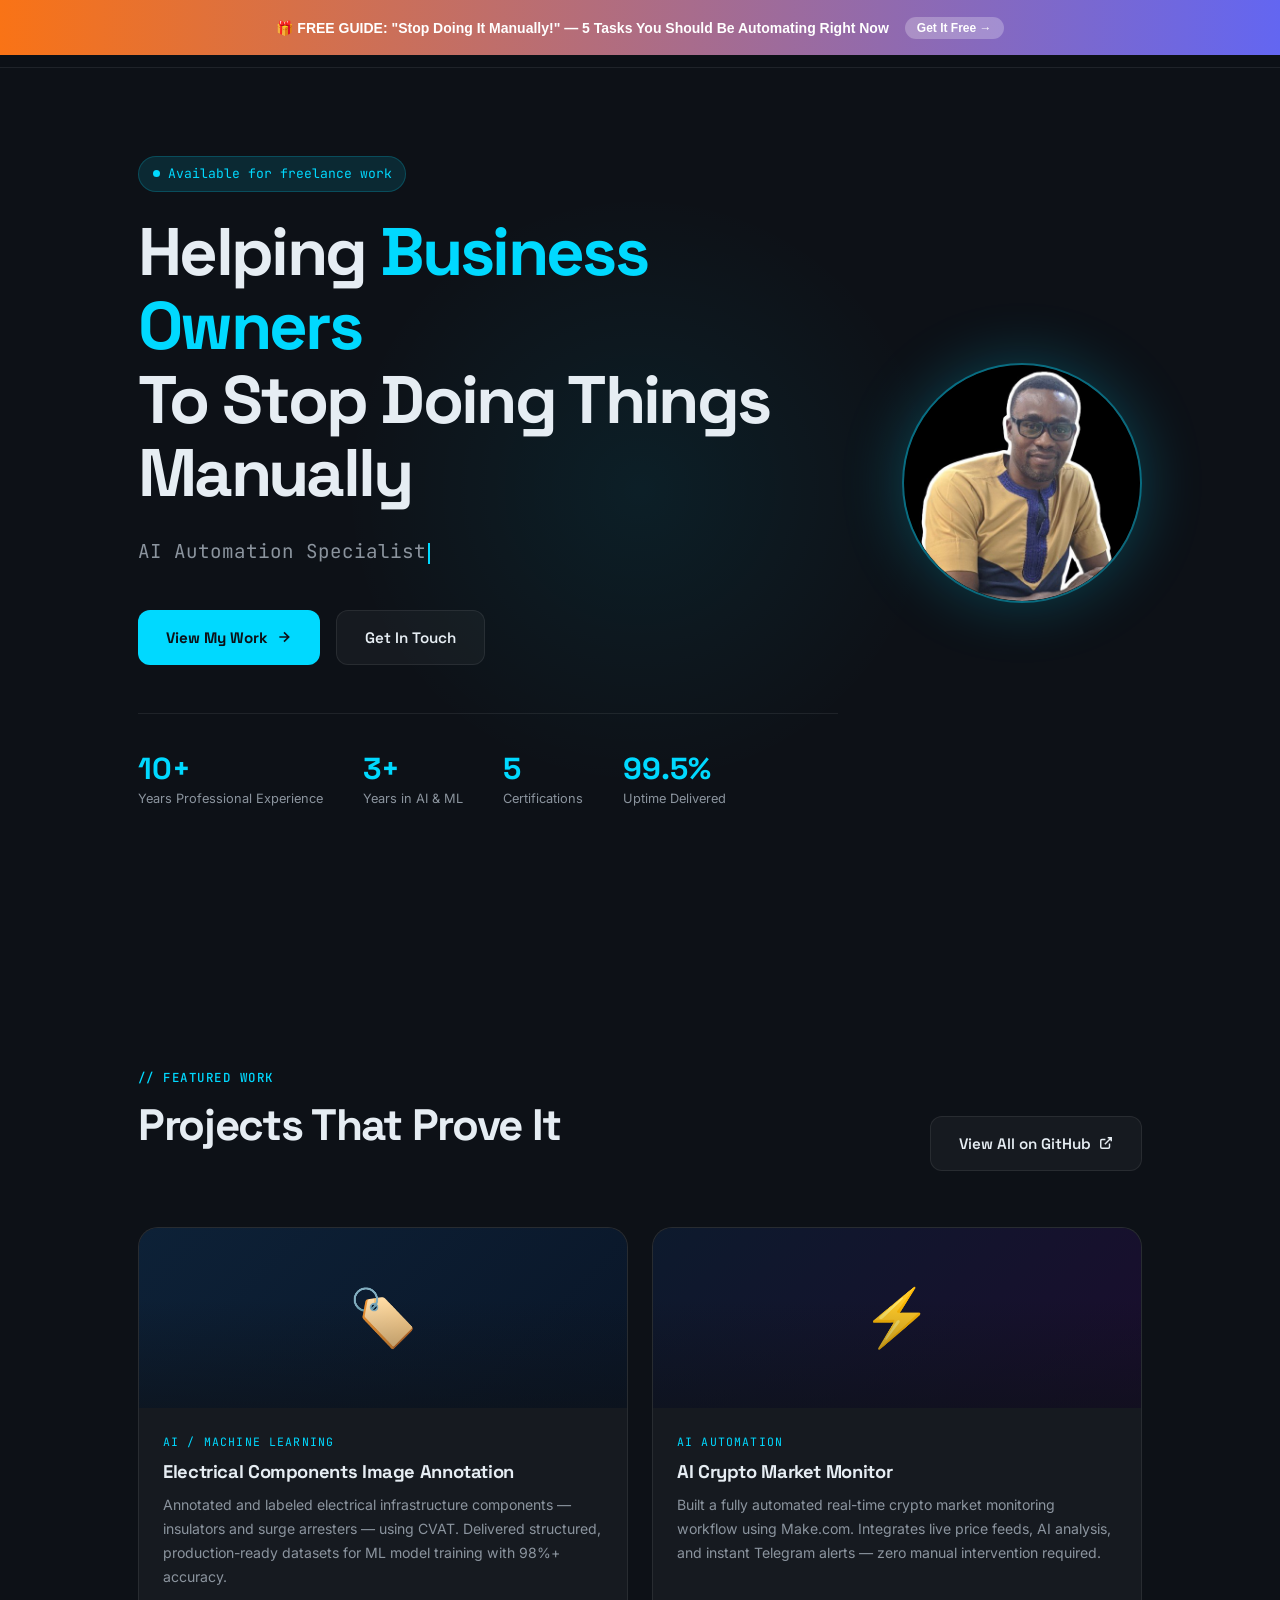
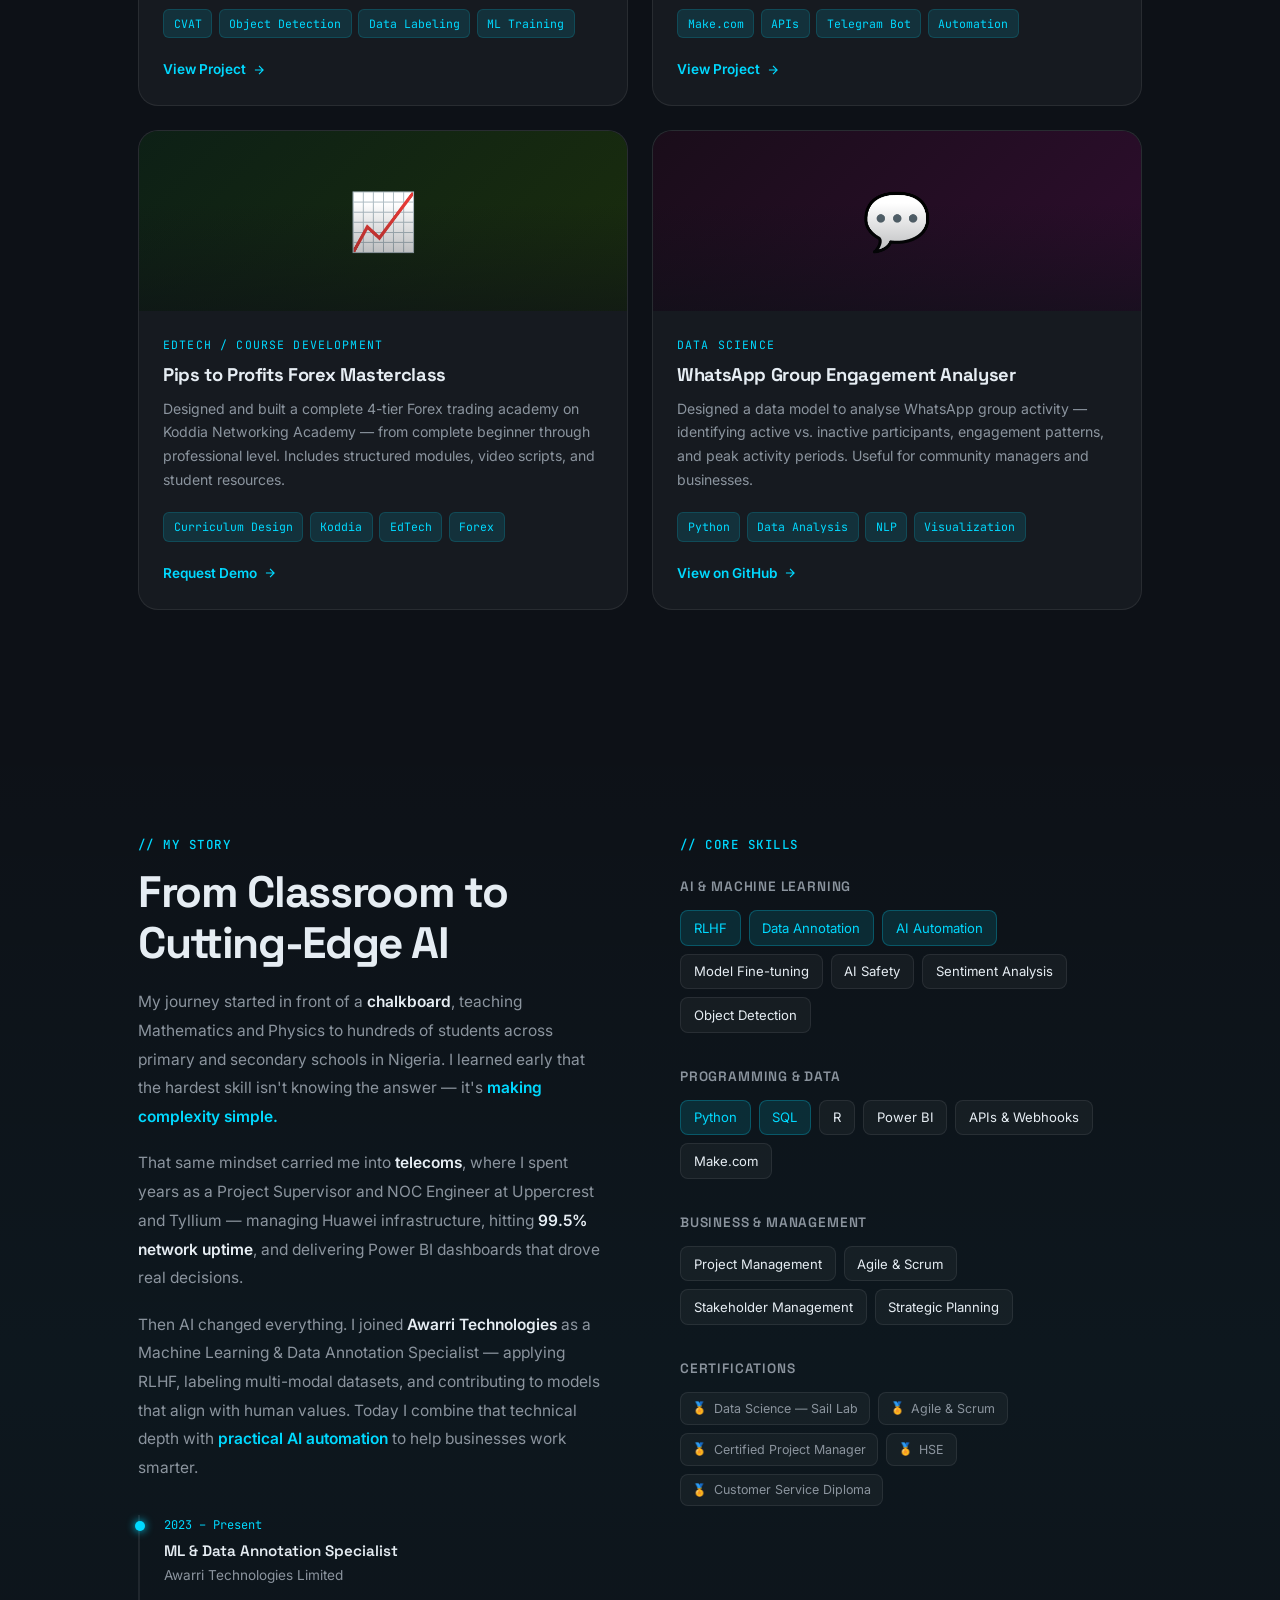
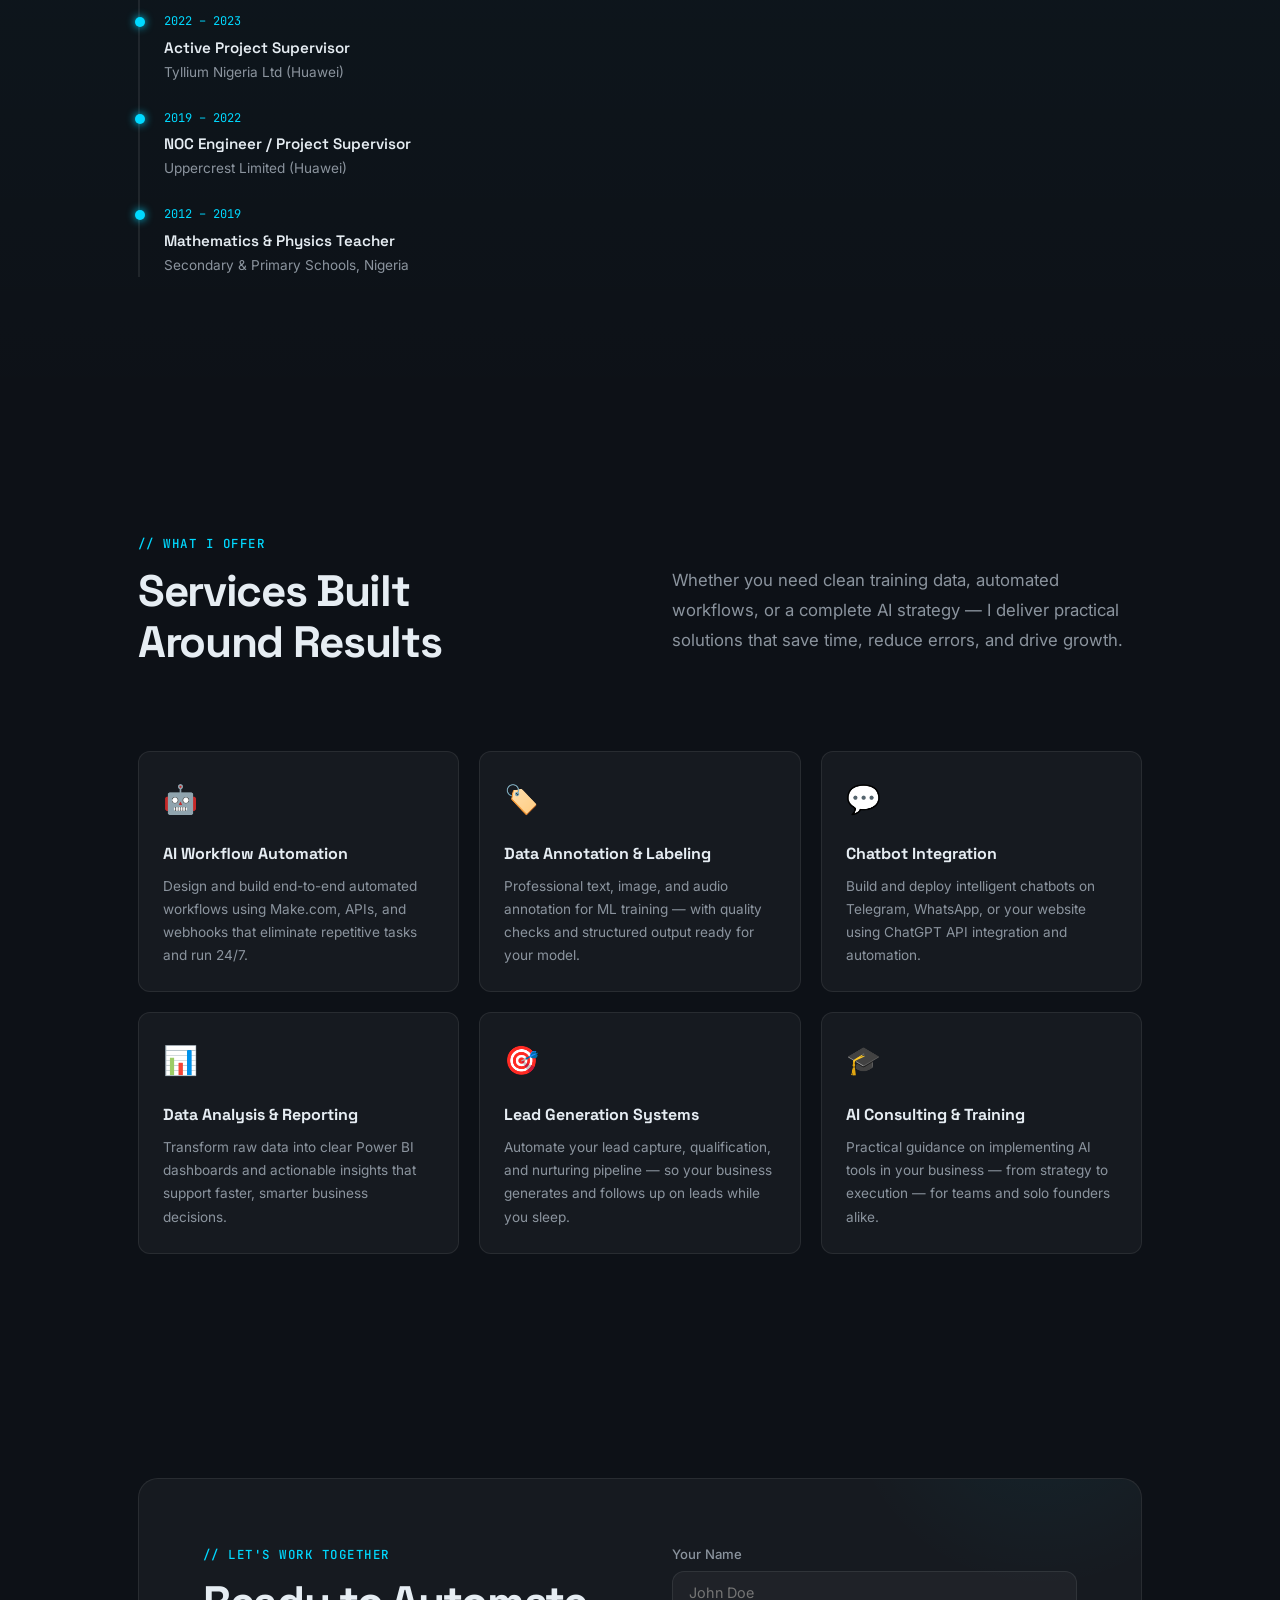
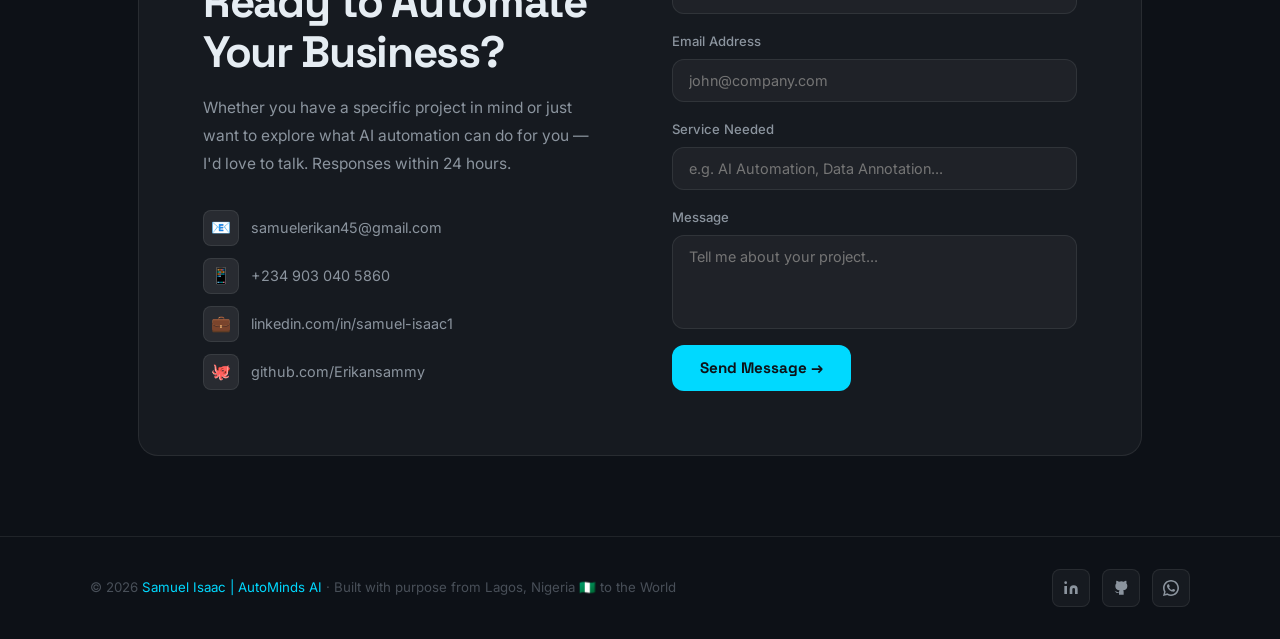
==== index.html @ 9fdaac25 "Add files via upload" ====
<!DOCTYPE html>
<html lang="en" data-theme="dark">
<head>
  <meta charset="UTF-8" />
  <meta name="viewport" content="width=device-width, initial-scale=1.0" />
  <meta name="description" content="AutoMinds AI — Samuel Isaac helps Nigerian small businesses automate their operations using AI. Stop doing things manually. Save time, capture leads, and grow." />
  <meta name="keywords" content="AI Automation, Data Scientist, Machine Learning, RLHF, Make.com, Workflow Automation, Nigeria, Samuel Isaac" />
  <meta property="og:title" content="Samuel Isaac | AutoMinds AI — AI Automation Specialist" />
  <meta property="og:description" content="helps Nigerian small businesses automate their operations using AI. Stop doing things manually. Save time, capture leads, and grow." />
  <title>Samuel Isaac | AutoMinds AI — AI Automation Specialist</title>
  <link rel="preconnect" href="https://fonts.googleapis.com" />
  <link rel="preconnect" href="https://fonts.gstatic.com" crossorigin />
  <link href="https://fonts.googleapis.com/css2?family=Space+Grotesk:wght@300;400;500;600;700&family=Inter:wght@300;400;500;600&family=JetBrains+Mono:wght@400;500&display=swap" rel="stylesheet" />
  <style>
    /* ── TOKENS ──────────────────────────────────────────── */
    :root {
      --bg:          #0D1117;
      --bg-card:     rgba(255,255,255,0.04);
      --bg-card-h:   rgba(255,255,255,0.08);
      --border:      rgba(255,255,255,0.08);
      --border-h:    rgba(0,217,255,0.4);
      --cyan:        #00D9FF;
      --cyan-dim:    rgba(0,217,255,0.12);
      --cyan-glow:   rgba(0,217,255,0.25);
      --text:        #E6EDF3;
      --text-muted:  #8B949E;
      --text-faint:  #484F58;
      --white:       #ffffff;
      --radius:      12px;
      --radius-lg:   20px;
      --nav-h:       68px;
      --transition:  0.25s cubic-bezier(0.4,0,0.2,1);
    }
    [data-theme="light"] {
      --bg:          #F6F8FA;
      --bg-card:     rgba(0,0,0,0.03);
      --bg-card-h:   rgba(0,0,0,0.06);
      --border:      rgba(0,0,0,0.08);
      --border-h:    rgba(0,150,180,0.5);
      --cyan:        #0088AA;
      --cyan-dim:    rgba(0,136,170,0.10);
      --cyan-glow:   rgba(0,136,170,0.20);
      --text:        #1C2128;
      --text-muted:  #57606A;
      --text-faint:  #B0BAC4;
      --white:       #ffffff;
    }

    /* ── RESET ───────────────────────────────────────────── */
    *, *::before, *::after { box-sizing: border-box; margin: 0; padding: 0; }
    html { scroll-behavior: smooth; }
    body {
      font-family: 'Inter', sans-serif;
      background: var(--bg);
      color: var(--text);
      line-height: 1.7;
      overflow-x: hidden;
      transition: background var(--transition), color var(--transition);
    }
    a { color: inherit; text-decoration: none; }
    img { display: block; max-width: 100%; }
    ul { list-style: none; }
    button { cursor: pointer; font-family: inherit; border: none; background: none; }

    /* ── ANIMATIONS ──────────────────────────────────────── */
    @keyframes fadeUp {
      from { opacity: 0; transform: translateY(28px); }
      to   { opacity: 1; transform: translateY(0); }
    }
    @keyframes blink {
      0%,100% { opacity: 1; } 50% { opacity: 0; }
    }
    @keyframes pulse-ring {
      0%   { transform: scale(0.9); box-shadow: 0 0 0 0 var(--cyan-glow); }
      70%  { transform: scale(1);   box-shadow: 0 0 0 14px rgba(0,217,255,0); }
      100% { transform: scale(0.9); box-shadow: 0 0 0 0 rgba(0,217,255,0); }
    }
    @keyframes shimmer {
      0%   { background-position: -400px 0; }
      100% { background-position: 400px 0; }
    }
    @keyframes float {
      0%,100% { transform: translateY(0px); }
      50%      { transform: translateY(-8px); }
    }
    .fade-up { animation: fadeUp 0.7s ease both; }
    .delay-1 { animation-delay: 0.1s; }
    .delay-2 { animation-delay: 0.22s; }
    .delay-3 { animation-delay: 0.36s; }
    .delay-4 { animation-delay: 0.52s; }
    .delay-5 { animation-delay: 0.68s; }

    /* ── NAV ─────────────────────────────────────────────── */
    nav {
      position: fixed; top: 0; left: 0; right: 0; z-index: 100;
      height: var(--nav-h);
      display: flex; align-items: center;
      padding: 0 clamp(1.25rem, 5vw, 3rem);
      background: rgba(13,17,23,0.85);
      backdrop-filter: blur(18px);
      border-bottom: 1px solid var(--border);
      transition: background var(--transition), border-color var(--transition);
    }
    [data-theme="light"] nav { background: rgba(246,248,250,0.88); }
    .nav-inner {
      width: 100%; max-width: 1100px; margin: 0 auto;
      display: flex; align-items: center; justify-content: space-between;
    }
    .nav-logo {
      font-family: 'Space Grotesk', sans-serif;
      font-weight: 700; font-size: 1.15rem;
      letter-spacing: -0.02em;
    }
    .nav-logo span { color: var(--cyan); }
    .nav-links {
      display: flex; gap: 2rem; align-items: center;
    }
    .nav-links a {
      font-size: 0.9rem; font-weight: 500;
      color: var(--text-muted);
      transition: color var(--transition);
      position: relative;
    }
    .nav-links a::after {
      content: ''; position: absolute; bottom: -4px; left: 0;
      width: 0; height: 2px; background: var(--cyan);
      transition: width var(--transition);
    }
    .nav-links a:hover { color: var(--text); }
    .nav-links a:hover::after { width: 100%; }
    .nav-right { display: flex; align-items: center; gap: 1rem; }
    .theme-toggle {
      width: 40px; height: 40px; border-radius: 50%;
      display: flex; align-items: center; justify-content: center;
      background: var(--bg-card);
      border: 1px solid var(--border);
      color: var(--text-muted);
      font-size: 1rem;
      transition: all var(--transition);
    }
    .theme-toggle:hover { border-color: var(--border-h); color: var(--cyan); }
    .nav-cta {
      padding: 0.45rem 1.1rem;
      background: var(--cyan-dim);
      border: 1px solid var(--border-h);
      border-radius: 8px;
      color: var(--cyan);
      font-size: 0.85rem; font-weight: 600;
      transition: all var(--transition);
    }
    .nav-cta:hover { background: var(--cyan); color: var(--bg); }
    .hamburger {
      display: none; flex-direction: column; gap: 5px;
      width: 32px; padding: 4px;
    }
    .hamburger span {
      display: block; height: 2px; width: 100%;
      background: var(--text); border-radius: 2px;
      transition: all var(--transition);
    }
    .mobile-menu {
      display: none; position: fixed; top: var(--nav-h); left: 0; right: 0;
      background: var(--bg); border-bottom: 1px solid var(--border);
      padding: 1.5rem clamp(1.25rem,5vw,3rem);
      flex-direction: column; gap: 1.25rem; z-index: 99;
    }
    .mobile-menu.open { display: flex; }
    .mobile-menu a {
      font-size: 1rem; font-weight: 500; color: var(--text-muted);
      transition: color var(--transition);
    }
    .mobile-menu a:hover { color: var(--cyan); }

    /* ── LAYOUT HELPERS ──────────────────────────────────── */
    .container {
      max-width: 1100px; margin: 0 auto;
      padding: 0 clamp(1.25rem, 5vw, 3rem);
    }
    section { padding: 7rem 0; }
    .section-label {
      font-family: 'JetBrains Mono', monospace;
      font-size: 0.78rem; font-weight: 500;
      color: var(--cyan); letter-spacing: 0.12em;
      text-transform: uppercase; margin-bottom: 0.75rem;
    }
    .section-title {
      font-family: 'Space Grotesk', sans-serif;
      font-size: clamp(2rem, 4vw, 2.75rem);
      font-weight: 700; letter-spacing: -0.03em;
      line-height: 1.15; margin-bottom: 1.25rem;
    }
    .section-sub {
      font-size: 1.05rem; color: var(--text-muted);
      max-width: 520px; line-height: 1.8;
    }

    /* ── HERO ────────────────────────────────────────────── */
    #hero {
      min-height: 100vh;
      display: flex; align-items: center;
      padding-top: var(--nav-h);
      position: relative; overflow: hidden;
    }
    .hero-glow {
      position: absolute; top: 15%; left: 50%;
      transform: translateX(-50%);
      width: 600px; height: 600px; border-radius: 50%;
      background: radial-gradient(circle, rgba(0,217,255,0.07) 0%, transparent 70%);
      pointer-events: none;
    }
    .hero-inner {
      display: grid; grid-template-columns: 1fr auto;
      gap: 4rem; align-items: center;
      width: 100%;
    }
    .hero-eyebrow {
      display: inline-flex; align-items: center; gap: 0.5rem;
      font-family: 'JetBrains Mono', monospace;
      font-size: 0.82rem; color: var(--cyan);
      background: var(--cyan-dim);
      border: 1px solid rgba(0,217,255,0.2);
      padding: 0.35rem 0.85rem; border-radius: 100px;
      margin-bottom: 1.5rem;
    }
    .hero-eyebrow::before {
      content: ''; width: 7px; height: 7px; border-radius: 50%;
      background: var(--cyan); animation: pulse-ring 2s ease-out infinite;
    }
    .hero-headline {
      font-family: 'Space Grotesk', sans-serif;
      font-size: clamp(2.6rem, 6vw, 4.2rem);
      font-weight: 700; letter-spacing: -0.04em;
      line-height: 1.1; margin-bottom: 1.5rem;
    }
    .hero-headline .accent { color: var(--cyan); }
    .hero-headline .line2 { display: block; }
    .typewriter-wrap {
      font-family: 'JetBrains Mono', monospace;
      font-size: clamp(1rem, 2vw, 1.2rem);
      color: var(--text-muted); margin-bottom: 2.5rem;
      min-height: 1.8em;
    }
    .typewriter-wrap .cursor {
      display: inline-block; width: 2px; height: 1.1em;
      background: var(--cyan); margin-left: 2px;
      animation: blink 1s step-end infinite;
      vertical-align: text-bottom;
    }
    .hero-ctas { display: flex; gap: 1rem; flex-wrap: wrap; }
    .btn-primary {
      display: inline-flex; align-items: center; gap: 0.5rem;
      padding: 0.85rem 1.75rem;
      background: var(--cyan); color: #0D1117;
      font-family: 'Space Grotesk', sans-serif;
      font-weight: 700; font-size: 0.95rem;
      border-radius: var(--radius);
      transition: all var(--transition);
      box-shadow: 0 0 0 0 var(--cyan-glow);
    }
    .btn-primary:hover {
      transform: translateY(-2px);
      box-shadow: 0 8px 30px var(--cyan-glow);
    }
    .btn-secondary {
      display: inline-flex; align-items: center; gap: 0.5rem;
      padding: 0.85rem 1.75rem;
      background: var(--bg-card);
      border: 1px solid var(--border);
      color: var(--text);
      font-family: 'Space Grotesk', sans-serif;
      font-weight: 600; font-size: 0.95rem;
      border-radius: var(--radius);
      transition: all var(--transition);
    }
    .btn-secondary:hover { border-color: var(--border-h); color: var(--cyan); transform: translateY(-2px); }
    .hero-avatar-wrap {
      position: relative; flex-shrink: 0;
      animation: float 5s ease-in-out infinite;
    }
    .hero-avatar {
      width: 240px; height: 240px; border-radius: 50%;
      background: linear-gradient(135deg, var(--cyan-dim), var(--bg-card));
      border: 2px solid var(--border-h);
      display: flex; align-items: center; justify-content: center;
      font-size: 5rem; overflow: hidden;
      box-shadow: 0 0 60px var(--cyan-glow);
    }
    .hero-avatar img { width: 100%; height: 100%; object-fit: cover; }
    .avatar-initials {
      font-family: 'Space Grotesk', sans-serif;
      font-size: 3.5rem; font-weight: 700;
      color: var(--cyan); letter-spacing: -0.05em;
    }
    .hero-stats {
      display: flex; gap: 2.5rem; margin-top: 3rem;
      padding-top: 2.5rem;
      border-top: 1px solid var(--border);
    }
    .stat-item { }
    .stat-num {
      font-family: 'Space Grotesk', sans-serif;
      font-size: 1.9rem; font-weight: 700;
      color: var(--cyan); line-height: 1;
    }
    .stat-label {
      font-size: 0.8rem; color: var(--text-muted);
      margin-top: 0.25rem;
    }

    /* ── PROJECTS ────────────────────────────────────────── */
    #work { background: transparent; }
    .projects-header {
      display: flex; justify-content: space-between;
      align-items: flex-end; flex-wrap: wrap;
      gap: 1.5rem; margin-bottom: 3.5rem;
    }
    .projects-grid {
      display: grid;
      grid-template-columns: repeat(auto-fill, minmax(min(100%, 320px), 1fr));
      gap: 1.5rem;
    }
    .project-card {
      background: var(--bg-card);
      border: 1px solid var(--border);
      border-radius: var(--radius-lg);
      overflow: hidden;
      transition: all var(--transition);
      display: flex; flex-direction: column;
    }
    .project-card:hover {
      border-color: var(--border-h);
      transform: translateY(-5px);
      box-shadow: 0 20px 60px rgba(0,0,0,0.3);
    }
    .project-thumb {
      height: 180px;
      display: flex; align-items: center; justify-content: center;
      font-size: 3.5rem; position: relative; overflow: hidden;
    }
    .thumb-annotation { background: linear-gradient(135deg, #0D2137, #0A1628); }
    .thumb-automation { background: linear-gradient(135deg, #0D1A2D, #1A0D2D); }
    .thumb-forex      { background: linear-gradient(135deg, #0D2016, #1A2D0D); }
    .thumb-whatsapp   { background: linear-gradient(135deg, #1A0D1A, #2D0D2D); }
    .project-thumb::after {
      content: ''; position: absolute; inset: 0;
      background: linear-gradient(to bottom, transparent 40%, rgba(13,17,23,0.6));
    }
    .project-body { padding: 1.5rem; flex: 1; display: flex; flex-direction: column; }
    .project-category {
      font-family: 'JetBrains Mono', monospace;
      font-size: 0.72rem; color: var(--cyan);
      letter-spacing: 0.1em; text-transform: uppercase;
      margin-bottom: 0.5rem;
    }
    .project-title {
      font-family: 'Space Grotesk', sans-serif;
      font-size: 1.15rem; font-weight: 700;
      letter-spacing: -0.02em; margin-bottom: 0.6rem;
      line-height: 1.3;
    }
    .project-desc {
      font-size: 0.88rem; color: var(--text-muted);
      line-height: 1.7; flex: 1; margin-bottom: 1.25rem;
    }
    .project-tags { display: flex; flex-wrap: wrap; gap: 0.4rem; margin-bottom: 1.25rem; }
    .tag {
      font-family: 'JetBrains Mono', monospace;
      font-size: 0.72rem; padding: 0.25rem 0.6rem;
      background: var(--cyan-dim);
      border: 1px solid rgba(0,217,255,0.15);
      border-radius: 6px; color: var(--cyan);
    }
    .project-link {
      display: inline-flex; align-items: center; gap: 0.4rem;
      font-size: 0.85rem; font-weight: 600; color: var(--cyan);
      transition: gap var(--transition);
    }
    .project-link:hover { gap: 0.65rem; }

    /* ── ABOUT ───────────────────────────────────────────── */
    #about {
      background: linear-gradient(180deg, transparent, rgba(0,217,255,0.03) 50%, transparent);
    }
    .about-grid {
      display: grid; grid-template-columns: 1fr 1fr;
      gap: 5rem; align-items: start;
    }
    .about-bio p {
      font-size: 0.97rem; color: var(--text-muted);
      line-height: 1.85; margin-bottom: 1.1rem;
    }
    .about-bio p strong { color: var(--text); font-weight: 600; }
    .about-bio .highlight {
      color: var(--cyan); font-weight: 600; font-style: normal;
    }
    .timeline {
      margin: 2rem 0;
      border-left: 2px solid var(--border);
      padding-left: 1.5rem;
      display: flex; flex-direction: column; gap: 1.5rem;
    }
    .timeline-item { position: relative; }
    .timeline-item::before {
      content: ''; position: absolute;
      left: calc(-1.5rem - 5px); top: 6px;
      width: 10px; height: 10px; border-radius: 50%;
      background: var(--cyan);
      box-shadow: 0 0 8px var(--cyan);
    }
    .timeline-year {
      font-family: 'JetBrains Mono', monospace;
      font-size: 0.75rem; color: var(--cyan);
      margin-bottom: 0.2rem;
    }
    .timeline-role {
      font-family: 'Space Grotesk', sans-serif;
      font-weight: 600; font-size: 0.95rem;
    }
    .timeline-place { font-size: 0.85rem; color: var(--text-muted); }
    .skills-panel { }
    .skills-panel .section-label { margin-bottom: 1.25rem; }
    .skill-group { margin-bottom: 2rem; }
    .skill-group-title {
      font-family: 'Space Grotesk', sans-serif;
      font-size: 0.85rem; font-weight: 600;
      color: var(--text-muted); text-transform: uppercase;
      letter-spacing: 0.06em; margin-bottom: 0.75rem;
    }
    .skill-chips { display: flex; flex-wrap: wrap; gap: 0.5rem; }
    .skill-chip {
      font-size: 0.82rem; padding: 0.35rem 0.8rem;
      background: var(--bg-card);
      border: 1px solid var(--border);
      border-radius: 8px; color: var(--text);
      transition: all var(--transition);
    }
    .skill-chip:hover { border-color: var(--border-h); color: var(--cyan); }
    .skill-chip.core {
      background: var(--cyan-dim);
      border-color: rgba(0,217,255,0.25);
      color: var(--cyan);
    }
    .certs-row {
      display: flex; flex-wrap: wrap; gap: 0.5rem;
      margin-top: 0.5rem;
    }
    .cert-badge {
      display: flex; align-items: center; gap: 0.4rem;
      font-size: 0.78rem; padding: 0.3rem 0.7rem;
      background: var(--bg-card);
      border: 1px solid var(--border);
      border-radius: 8px; color: var(--text-muted);
    }
    .cert-badge::before { content: '🏅'; font-size: 0.75rem; }

    /* ── SERVICES ────────────────────────────────────────── */
    #services { }
    .services-intro {
      display: grid; grid-template-columns: 1fr 1fr;
      gap: 4rem; align-items: center; margin-bottom: 4rem;
    }
    .services-grid {
      display: grid;
      grid-template-columns: repeat(auto-fill, minmax(min(100%, 280px), 1fr));
      gap: 1.25rem;
    }
    .service-card {
      background: var(--bg-card);
      border: 1px solid var(--border);
      border-radius: var(--radius);
      padding: 1.5rem;
      transition: all var(--transition);
      position: relative; overflow: hidden;
    }
    .service-card::before {
      content: ''; position: absolute;
      top: 0; left: 0; right: 0; height: 2px;
      background: linear-gradient(90deg, var(--cyan), transparent);
      opacity: 0; transition: opacity var(--transition);
    }
    .service-card:hover { border-color: var(--border-h); transform: translateY(-3px); }
    .service-card:hover::before { opacity: 1; }
    .service-icon { font-size: 1.75rem; margin-bottom: 1rem; }
    .service-name {
      font-family: 'Space Grotesk', sans-serif;
      font-weight: 700; font-size: 1rem;
      margin-bottom: 0.5rem;
    }
    .service-desc { font-size: 0.85rem; color: var(--text-muted); line-height: 1.7; }

    /* ── CONTACT ─────────────────────────────────────────── */
    #contact { padding-bottom: 5rem; }
    .contact-box {
      background: var(--bg-card);
      border: 1px solid var(--border);
      border-radius: var(--radius-lg);
      padding: clamp(2rem, 5vw, 4rem);
      display: grid; grid-template-columns: 1fr 1fr;
      gap: 4rem; align-items: center;
      position: relative; overflow: hidden;
    }
    .contact-box::before {
      content: ''; position: absolute;
      top: -50%; right: -10%;
      width: 400px; height: 400px; border-radius: 50%;
      background: radial-gradient(circle, rgba(0,217,255,0.06) 0%, transparent 70%);
      pointer-events: none;
    }
    .contact-left .section-title { margin-bottom: 1rem; }
    .contact-desc { font-size: 0.97rem; color: var(--text-muted); line-height: 1.8; margin-bottom: 2rem; }
    .contact-links { display: flex; flex-direction: column; gap: 0.75rem; }
    .contact-link-item {
      display: flex; align-items: center; gap: 0.75rem;
      font-size: 0.9rem; color: var(--text-muted);
      transition: color var(--transition);
    }
    .contact-link-item:hover { color: var(--cyan); }
    .contact-link-icon {
      width: 36px; height: 36px; border-radius: 8px;
      background: var(--bg-card-h);
      border: 1px solid var(--border);
      display: flex; align-items: center; justify-content: center;
      font-size: 1rem; flex-shrink: 0;
    }
    .contact-form { display: flex; flex-direction: column; gap: 1rem; }
    .form-group { display: flex; flex-direction: column; gap: 0.4rem; }
    .form-group label {
      font-size: 0.82rem; font-weight: 500;
      color: var(--text-muted);
    }
    .form-group input,
    .form-group textarea {
      padding: 0.75rem 1rem;
      background: rgba(255,255,255,0.04);
      border: 1px solid var(--border);
      border-radius: var(--radius);
      color: var(--text); font-family: inherit; font-size: 0.9rem;
      transition: border-color var(--transition);
      resize: none;
    }
    [data-theme="light"] .form-group input,
    [data-theme="light"] .form-group textarea { background: rgba(0,0,0,0.04); }
    .form-group input:focus,
    .form-group textarea:focus {
      outline: none; border-color: var(--border-h);
      box-shadow: 0 0 0 3px var(--cyan-dim);
    }
    .form-submit {
      padding: 0.85rem 1.75rem;
      background: var(--cyan); color: #0D1117;
      font-family: 'Space Grotesk', sans-serif;
      font-weight: 700; font-size: 0.95rem;
      border-radius: var(--radius);
      transition: all var(--transition);
      align-self: flex-start;
    }
    .form-submit:hover { opacity: 0.88; transform: translateY(-2px); }

    /* ── FOOTER ──────────────────────────────────────────── */
    footer {
      border-top: 1px solid var(--border);
      padding: 2rem clamp(1.25rem, 5vw, 3rem);
    }
    .footer-inner {
      max-width: 1100px; margin: 0 auto;
      display: flex; justify-content: space-between;
      align-items: center; flex-wrap: wrap; gap: 1rem;
    }
    .footer-copy { font-size: 0.83rem; color: var(--text-faint); }
    .footer-copy span { color: var(--cyan); }
    .social-links { display: flex; gap: 0.75rem; }
    .social-link {
      width: 38px; height: 38px; border-radius: 8px;
      background: var(--bg-card);
      border: 1px solid var(--border);
      display: flex; align-items: center; justify-content: center;
      font-size: 1rem; color: var(--text-muted);
      transition: all var(--transition);
    }
    .social-link:hover { border-color: var(--border-h); color: var(--cyan); }

    /* ── SCROLL REVEAL ───────────────────────────────────── */
    .reveal {
      opacity: 0; transform: translateY(24px);
      transition: opacity 0.65s ease, transform 0.65s ease;
    }
    .reveal.visible { opacity: 1; transform: translateY(0); }

    /* ── RESPONSIVE ──────────────────────────────────────── */
    @media (max-width: 860px) {
      .hero-inner { grid-template-columns: 1fr; text-align: center; }
      .hero-avatar-wrap { display: none; }
      .hero-ctas { justify-content: center; }
      .hero-stats { justify-content: center; }
      .about-grid { grid-template-columns: 1fr; gap: 3rem; }
      .services-intro { grid-template-columns: 1fr; gap: 2rem; }
      .contact-box { grid-template-columns: 1fr; gap: 2.5rem; }
      .nav-links { display: none; }
      .nav-cta { display: none; }
      .hamburger { display: flex; }
    }
    @media (max-width: 560px) {
      section { padding: 4.5rem 0; }
      .hero-stats { gap: 1.5rem; }
      .stat-num { font-size: 1.5rem; }
    }
    @media (prefers-reduced-motion: reduce) {
      *, *::before, *::after { animation-duration: 0.01ms !important; transition-duration: 0.01ms !important; }
    }
  </style>
</head>
<body>

  <!-- NAV -->
  <nav>
    <div class="nav-inner">
      <a href="#hero" class="nav-logo">Samuel<span>.</span></a>
      <ul class="nav-links">
        <li><a href="#work">Work</a></li>
        <li><a href="#about">About</a></li>
        <li><a href="#services">Services</a></li>
        <li><a href="#contact">Contact</a></li>
      </ul>
      <div class="nav-right">
        <button class="theme-toggle" id="themeToggle" aria-label="Toggle theme">☀️</button>
        <a href="mailto:samuelerikan45@gmail.com" class="nav-cta">Hire Me</a>
        <button class="hamburger" id="hamburger" aria-label="Open menu">
          <span></span><span></span><span></span>
        </button>
      </div>
    </div>
  </nav>
  <div id="free-guide-banner" style="position:relative !important;z-index:9999 !important;background:linear-gradient(90deg,#F97316,#6366F1) !important;padding:14px 20px !important;text-align:center !important;font-family:'Segoe UI',sans-serif !important;width:100% !important;display:block !important;">
  <a href="free-consultation.html" style="color:#ffffff !important;text-decoration:none !important;font-size:14px !important;font-weight:700 !important;display:inline-flex !important;align-items:center !important;gap:8px !important;line-height:normal !important;">
    🎁 FREE GUIDE: "Stop Doing It Manually!" — 5 Tasks You Should Be Automating Right Now
    <span style="background:rgba(255,255,255,0.25) !important;padding:4px 12px !important;border-radius:20px !important;font-size:12px !important;margin-left:8px !important;color:#ffffff !important;">Get It Free →</span>
  </a>
</div>

  <!-- MOBILE MENU -->
  <div class="mobile-menu" id="mobileMenu">
    <a href="#work"     onclick="closeMobileMenu()">Work</a>
    <a href="#about"    onclick="closeMobileMenu()">About</a>
    <a href="#services" onclick="closeMobileMenu()">Services</a>
    <a href="#contact"  onclick="closeMobileMenu()">Contact</a>
    <a href="mailto:samuelerikan45@gmail.com" class="nav-cta" style="align-self:flex-start;">Hire Me</a>
  </div>

  <!-- HERO -->
  <section id="hero">
    <div class="hero-glow"></div>
    <div class="container">
      <div class="hero-inner">
        <div class="hero-content">
          <div class="hero-eyebrow fade-up delay-1">Available for freelance work</div>
          <h1 class="hero-headline fade-up delay-2">
            Helping <span class="accent">Business Owners</span>
            <span class="line2">To Stop Doing Things</span>
            <span class="line2">Manually</span>
          </h1>
          <div class="typewriter-wrap fade-up delay-3">
            <span id="typewriter"></span><span class="cursor"></span>
          </div>
          <div class="hero-ctas fade-up delay-4">
            <a href="#work" class="btn-primary">
              View My Work
              <svg width="16" height="16" viewBox="0 0 24 24" fill="none" stroke="currentColor" stroke-width="2.5"><path d="M5 12h14M12 5l7 7-7 7"/></svg>
            </a>
            <a href="mailto:samuelerikan45@gmail.com" class="btn-secondary">
              Get In Touch
            </a>
          </div>
          <div class="hero-stats fade-up delay-5">
            <div class="stat-item">
              <div class="stat-num">10+</div>
              <div class="stat-label">Years Professional Experience</div>
            </div>
            <div class="stat-item">
              <div class="stat-num">3+</div>
              <div class="stat-label">Years in AI & ML</div>
            </div>
            <div class="stat-item">
              <div class="stat-num">5</div>
              <div class="stat-label">Certifications</div>
            </div>
            <div class="stat-item">
              <div class="stat-num">99.5%</div>
              <div class="stat-label">Uptime Delivered</div>
            </div>
          </div>
        </div>
        <div class="hero-avatar-wrap fade-up delay-3">
          <div class="hero-avatar">
            <img src="[data-uri]" alt="Samuel Isaac" style="width:100%;height:100%;object-fit:cover;border-radius:50%;">
          </div>
        </div>
      </div>
    </div>
  </section>

  <!-- PROJECTS -->
  <section id="work">
    <div class="container">
      <div class="projects-header reveal">
        <div>
          <div class="section-label">// Featured Work</div>
          <h2 class="section-title">Projects That Prove It</h2>
        </div>
        <a href="https://github.com/Erikansammy" target="_blank" rel="noopener" class="btn-secondary">
          View All on GitHub
          <svg width="14" height="14" viewBox="0 0 24 24" fill="none" stroke="currentColor" stroke-width="2.5"><path d="M18 13v6a2 2 0 01-2 2H5a2 2 0 01-2-2V8a2 2 0 012-2h6M15 3h6v6M10 14L21 3"/></svg>
        </a>
      </div>
      <div class="projects-grid">

        <!-- Project 1 -->
        <div class="project-card reveal">
          <div class="project-thumb thumb-annotation">🏷️</div>
          <div class="project-body">
            <div class="project-category">AI / Machine Learning</div>
            <h3 class="project-title">Electrical Components Image Annotation</h3>
            <p class="project-desc">Annotated and labeled electrical infrastructure components — insulators and surge arresters — using CVAT. Delivered structured, production-ready datasets for ML model training with 98%+ accuracy.</p>
            <div class="project-tags">
              <span class="tag">CVAT</span>
              <span class="tag">Object Detection</span>
              <span class="tag">Data Labeling</span>
              <span class="tag">ML Training</span>
            </div>
            <a href="https://github.com/Erikansammy/Image-Annotation-Project-Electrical-Components-CVAT-" target="_blank" rel="noopener" class="project-link">
              View Project
              <svg width="14" height="14" viewBox="0 0 24 24" fill="none" stroke="currentColor" stroke-width="2"><path d="M5 12h14M12 5l7 7-7 7"/></svg>
            </a>
          </div>
        </div>

        <!-- Project 2 -->
        <div class="project-card reveal">
          <div class="project-thumb thumb-automation">⚡</div>
          <div class="project-body">
            <div class="project-category">AI Automation</div>
            <h3 class="project-title">AI Crypto Market Monitor</h3>
            <p class="project-desc">Built a fully automated real-time crypto market monitoring workflow using Make.com. Integrates live price feeds, AI analysis, and instant Telegram alerts — zero manual intervention required.</p>
            <div class="project-tags">
              <span class="tag">Make.com</span>
              <span class="tag">APIs</span>
              <span class="tag">Telegram Bot</span>
              <span class="tag">Automation</span>
            </div>
            <a href="https://github.com/Erikansammy/AI-Crypto-Market-Monitor-Automation-Workflow-with-Make.com-" target="_blank" rel="noopener" class="project-link">
              View Project
              <svg width="14" height="14" viewBox="0 0 24 24" fill="none" stroke="currentColor" stroke-width="2"><path d="M5 12h14M12 5l7 7-7 7"/></svg>
            </a>
          </div>
        </div>

        <!-- Project 3 -->
        <div class="project-card reveal">
          <div class="project-thumb thumb-forex">📈</div>
          <div class="project-body">
            <div class="project-category">EdTech / Course Development</div>
            <h3 class="project-title">Pips to Profits Forex Masterclass</h3>
            <p class="project-desc">Designed and built a complete 4-tier Forex trading academy on Koddia Networking Academy — from complete beginner through professional level. Includes structured modules, video scripts, and student resources.</p>
            <div class="project-tags">
              <span class="tag">Curriculum Design</span>
              <span class="tag">Koddia</span>
              <span class="tag">EdTech</span>
              <span class="tag">Forex</span>
            </div>
            <a href="#contact" class="project-link">
              Request Demo
              <svg width="14" height="14" viewBox="0 0 24 24" fill="none" stroke="currentColor" stroke-width="2"><path d="M5 12h14M12 5l7 7-7 7"/></svg>
            </a>
          </div>
        </div>

        <!-- Project 4 -->
        <div class="project-card reveal">
          <div class="project-thumb thumb-whatsapp">💬</div>
          <div class="project-body">
            <div class="project-category">Data Science</div>
            <h3 class="project-title">WhatsApp Group Engagement Analyser</h3>
            <p class="project-desc">Designed a data model to analyse WhatsApp group activity — identifying active vs. inactive participants, engagement patterns, and peak activity periods. Useful for community managers and businesses.</p>
            <div class="project-tags">
              <span class="tag">Python</span>
              <span class="tag">Data Analysis</span>
              <span class="tag">NLP</span>
              <span class="tag">Visualization</span>
            </div>
            <a href="https://github.com/Erikansammy" target="_blank" rel="noopener" class="project-link">
              View on GitHub
              <svg width="14" height="14" viewBox="0 0 24 24" fill="none" stroke="currentColor" stroke-width="2"><path d="M5 12h14M12 5l7 7-7 7"/></svg>
            </a>
          </div>
        </div>

      </div>
    </div>
  </section>

  <!-- ABOUT -->
  <section id="about">
    <div class="container">
      <div class="about-grid">
        <div class="about-bio reveal">
          <div class="section-label">// My Story</div>
          <h2 class="section-title">From Classroom to<br>Cutting-Edge AI</h2>
          <p>My journey started in front of a <strong>chalkboard</strong>, teaching Mathematics and Physics to hundreds of students across primary and secondary schools in Nigeria. I learned early that the hardest skill isn't knowing the answer — it's <em class="highlight">making complexity simple.</em></p>
          <p>That same mindset carried me into <strong>telecoms</strong>, where I spent years as a Project Supervisor and NOC Engineer at Uppercrest and Tyllium — managing Huawei infrastructure, hitting <strong>99.5% network uptime</strong>, and delivering Power BI dashboards that drove real decisions.</p>
          <p>Then AI changed everything. I joined <strong>Awarri Technologies</strong> as a Machine Learning & Data Annotation Specialist — applying RLHF, labeling multi-modal datasets, and contributing to models that align with human values. Today I combine that technical depth with <em class="highlight">practical AI automation</em> to help businesses work smarter.</p>
          <div class="timeline">
            <div class="timeline-item">
              <div class="timeline-year">2023 – Present</div>
              <div class="timeline-role">ML & Data Annotation Specialist</div>
              <div class="timeline-place">Awarri Technologies Limited</div>
            </div>
            <div class="timeline-item">
              <div class="timeline-year">2022 – 2023</div>
              <div class="timeline-role">Active Project Supervisor</div>
              <div class="timeline-place">Tyllium Nigeria Ltd (Huawei)</div>
            </div>
            <div class="timeline-item">
              <div class="timeline-year">2019 – 2022</div>
              <div class="timeline-role">NOC Engineer / Project Supervisor</div>
              <div class="timeline-place">Uppercrest Limited (Huawei)</div>
            </div>
            <div class="timeline-item">
              <div class="timeline-year">2012 – 2019</div>
              <div class="timeline-role">Mathematics & Physics Teacher</div>
              <div class="timeline-place">Secondary & Primary Schools, Nigeria</div>
            </div>
          </div>
        </div>
        <div class="skills-panel reveal">
          <div class="section-label">// Core Skills</div>
          <div class="skill-group">
            <div class="skill-group-title">AI & Machine Learning</div>
            <div class="skill-chips">
              <span class="skill-chip core">RLHF</span>
              <span class="skill-chip core">Data Annotation</span>
              <span class="skill-chip core">AI Automation</span>
              <span class="skill-chip">Model Fine-tuning</span>
              <span class="skill-chip">AI Safety</span>
              <span class="skill-chip">Sentiment Analysis</span>
              <span class="skill-chip">Object Detection</span>
            </div>
          </div>
          <div class="skill-group">
            <div class="skill-group-title">Programming & Data</div>
            <div class="skill-chips">
              <span class="skill-chip core">Python</span>
              <span class="skill-chip core">SQL</span>
              <span class="skill-chip">R</span>
              <span class="skill-chip">Power BI</span>
              <span class="skill-chip">APIs & Webhooks</span>
              <span class="skill-chip">Make.com</span>
            </div>
          </div>
          <div class="skill-group">
            <div class="skill-group-title">Business & Management</div>
            <div class="skill-chips">
              <span class="skill-chip">Project Management</span>
              <span class="skill-chip">Agile & Scrum</span>
              <span class="skill-chip">Stakeholder Management</span>
              <span class="skill-chip">Strategic Planning</span>
            </div>
          </div>
          <div class="skill-group">
            <div class="skill-group-title">Certifications</div>
            <div class="certs-row">
              <span class="cert-badge">Data Science — Sail Lab</span>
              <span class="cert-badge">Agile & Scrum</span>
              <span class="cert-badge">Certified Project Manager</span>
              <span class="cert-badge">HSE</span>
              <span class="cert-badge">Customer Service Diploma</span>
            </div>
          </div>
        </div>
      </div>
    </div>
  </section>

  <!-- SERVICES -->
  <section id="services">
    <div class="container">
      <div class="services-intro reveal">
        <div>
          <div class="section-label">// What I Offer</div>
          <h2 class="section-title">Services Built<br>Around Results</h2>
        </div>
        <p class="section-sub">Whether you need clean training data, automated workflows, or a complete AI strategy — I deliver practical solutions that save time, reduce errors, and drive growth.</p>
      </div>
      <div class="services-grid">
        <div class="service-card reveal">
          <div class="service-icon">🤖</div>
          <div class="service-name">AI Workflow Automation</div>
          <p class="service-desc">Design and build end-to-end automated workflows using Make.com, APIs, and webhooks that eliminate repetitive tasks and run 24/7.</p>
        </div>
        <div class="service-card reveal">
          <div class="service-icon">🏷️</div>
          <div class="service-name">Data Annotation & Labeling</div>
          <p class="service-desc">Professional text, image, and audio annotation for ML training — with quality checks and structured output ready for your model.</p>
        </div>
        <div class="service-card reveal">
          <div class="service-icon">💬</div>
          <div class="service-name">Chatbot Integration</div>
          <p class="service-desc">Build and deploy intelligent chatbots on Telegram, WhatsApp, or your website using ChatGPT API integration and automation.</p>
        </div>
        <div class="service-card reveal">
          <div class="service-icon">📊</div>
          <div class="service-name">Data Analysis & Reporting</div>
          <p class="service-desc">Transform raw data into clear Power BI dashboards and actionable insights that support faster, smarter business decisions.</p>
        </div>
        <div class="service-card reveal">
          <div class="service-icon">🎯</div>
          <div class="service-name">Lead Generation Systems</div>
          <p class="service-desc">Automate your lead capture, qualification, and nurturing pipeline — so your business generates and follows up on leads while you sleep.</p>
        </div>
        <div class="service-card reveal">
          <div class="service-icon">🎓</div>
          <div class="service-name">AI Consulting & Training</div>
          <p class="service-desc">Practical guidance on implementing AI tools in your business — from strategy to execution — for teams and solo founders alike.</p>
        </div>
      </div>
    </div>
  </section>

  <!-- CONTACT -->
  <section id="contact">
    <div class="container">
      <div class="contact-box reveal">
        <div class="contact-left">
          <div class="section-label">// Let's Work Together</div>
          <h2 class="section-title">Ready to Automate<br>Your Business?</h2>
          <p class="contact-desc">Whether you have a specific project in mind or just want to explore what AI automation can do for you — I'd love to talk. Responses within 24 hours.</p>
          <div class="contact-links">
            <a href="mailto:samuelerikan45@gmail.com" class="contact-link-item">
              <span class="contact-link-icon">📧</span>
              samuelerikan45@gmail.com
            </a>
            <a href="https://wa.me/2349030405860" target="_blank" rel="noopener" class="contact-link-item">
              <span class="contact-link-icon">📱</span>
              +234 903 040 5860
            </a>
            <a href="https://linkedin.com/in/samuel-isaac1" target="_blank" rel="noopener" class="contact-link-item">
              <span class="contact-link-icon">💼</span>
              linkedin.com/in/samuel-isaac1
            </a>
            <a href="https://github.com/Erikansammy" target="_blank" rel="noopener" class="contact-link-item">
              <span class="contact-link-icon">🐙</span>
              github.com/Erikansammy
            </a>
          </div>
        </div>
        <div class="contact-right">
          <form class="contact-form" onsubmit="handleSubmit(event)">
            <div class="form-group">
              <label for="name">Your Name</label>
              <input type="text" id="name" placeholder="John Doe" required />
            </div>
            <div class="form-group">
              <label for="email">Email Address</label>
              <input type="email" id="email" placeholder="john@company.com" required />
            </div>
            <div class="form-group">
              <label for="service">Service Needed</label>
              <input type="text" id="service" placeholder="e.g. AI Automation, Data Annotation..." />
            </div>
            <div class="form-group">
              <label for="message">Message</label>
              <textarea id="message" rows="4" placeholder="Tell me about your project..." required></textarea>
            </div>
            <button type="submit" class="form-submit" id="submitBtn">Send Message →</button>
          </form>
        </div>
      </div>
    </div>
  </section>

  <!-- FOOTER -->
  <footer>
    <div class="footer-inner">
      <p class="footer-copy">© 2026 <span>Samuel Isaac | AutoMinds AI</span> · Built with purpose from Lagos, Nigeria 🇳🇬 to the World</p>
      <div class="social-links">
        <a href="https://linkedin.com/in/samuel-isaac1" target="_blank" rel="noopener" class="social-link" aria-label="LinkedIn">
          <svg width="16" height="16" viewBox="0 0 24 24" fill="currentColor"><path d="M16 8a6 6 0 016 6v7h-4v-7a2 2 0 00-2-2 2 2 0 00-2 2v7h-4v-7a6 6 0 016-6zM2 9h4v12H2z"/><circle cx="4" cy="4" r="2"/></svg>
        </a>
        <a href="https://github.com/Erikansammy" target="_blank" rel="noopener" class="social-link" aria-label="GitHub">
          <svg width="16" height="16" viewBox="0 0 24 24" fill="currentColor"><path d="M9 19c-5 1.5-5-2.5-7-3m14 6v-3.87a3.37 3.37 0 00-.94-2.61c3.14-.35 6.44-1.54 6.44-7A5.44 5.44 0 0020 4.77 5.07 5.07 0 0019.91 1S18.73.65 16 2.48a13.38 13.38 0 00-7 0C6.27.65 5.09 1 5.09 1A5.07 5.07 0 005 4.77a5.44 5.44 0 00-1.5 3.78c0 5.42 3.3 6.61 6.44 7A3.37 3.37 0 009 18.13V22"/></svg>
        </a>
        <a href="https://wa.me/2349030405860" target="_blank" rel="noopener" class="social-link" aria-label="WhatsApp">
          <svg width="16" height="16" viewBox="0 0 24 24" fill="currentColor"><path d="M17.472 14.382c-.297-.149-1.758-.867-2.03-.967-.273-.099-.471-.148-.67.15-.197.297-.767.966-.94 1.164-.173.199-.347.223-.644.075-.297-.15-1.255-.463-2.39-1.475-.883-.788-1.48-1.761-1.653-2.059-.173-.297-.018-.458.13-.606.134-.133.298-.347.446-.52.149-.174.198-.298.298-.497.099-.198.05-.371-.025-.52-.075-.149-.669-1.612-.916-2.207-.242-.579-.487-.5-.669-.51-.173-.008-.371-.01-.57-.01-.198 0-.52.074-.792.372-.272.297-1.04 1.016-1.04 2.479 0 1.462 1.065 2.875 1.213 3.074.149.198 2.096 3.2 5.077 4.487.709.306 1.262.489 1.694.625.712.227 1.36.195 1.871.118.571-.085 1.758-.719 2.006-1.413.248-.694.248-1.289.173-1.413-.074-.124-.272-.198-.57-.347z"/><path d="M12 0C5.373 0 0 5.373 0 12c0 2.123.555 4.118 1.528 5.849L0 24l6.335-1.507A11.945 11.945 0 0012 24c6.627 0 12-5.373 12-12S18.627 0 12 0zm0 21.6a9.6 9.6 0 01-4.9-1.342l-.352-.208-3.651.868.9-3.553-.229-.365A9.557 9.557 0 012.4 12C2.4 6.698 6.698 2.4 12 2.4S21.6 6.698 21.6 12 17.302 21.6 12 21.6z"/></svg>
        </a>
      </div>
    </div>
  </footer>

  <script>
    // ── THEME TOGGLE ─────────────────────────────────────
    const themeToggle = document.getElementById('themeToggle');
    const html = document.documentElement;
    const saved = localStorage.getItem('theme') || 'dark';
    html.setAttribute('data-theme', saved);
    themeToggle.textContent = saved === 'dark' ? '☀️' : '🌙';

    themeToggle.addEventListener('click', () => {
      const current = html.getAttribute('data-theme');
      const next = current === 'dark' ? 'light' : 'dark';
      html.setAttribute('data-theme', next);
      themeToggle.textContent = next === 'dark' ? '☀️' : '🌙';
      localStorage.setItem('theme', next);
    });

    // ── MOBILE MENU ──────────────────────────────────────
    const hamburger = document.getElementById('hamburger');
    const mobileMenu = document.getElementById('mobileMenu');
    hamburger.addEventListener('click', () => {
      mobileMenu.classList.toggle('open');
    });
    function closeMobileMenu() { mobileMenu.classList.remove('open'); }

    // ── TYPEWRITER ───────────────────────────────────────
    const phrases = [
      'AI Automation Specialist',
      'Data Scientist & ML Engineer',
      'Workflow Automation Expert',
      'RLHF & Data Annotation Pro',
      'AI Content Creator'
    ];
    let pi = 0, ci = 0, deleting = false;
    const el = document.getElementById('typewriter');

    function type() {
      const phrase = phrases[pi];
      if (!deleting) {
        el.textContent = phrase.slice(0, ++ci);
        if (ci === phrase.length) { deleting = true; setTimeout(type, 1800); return; }
      } else {
        el.textContent = phrase.slice(0, --ci);
        if (ci === 0) { deleting = false; pi = (pi + 1) % phrases.length; }
      }
      setTimeout(type, deleting ? 45 : 80);
    }
    type();

    // ── SCROLL REVEAL ────────────────────────────────────
    const observer = new IntersectionObserver((entries) => {
      entries.forEach(e => { if (e.isIntersecting) { e.target.classList.add('visible'); } });
    }, { threshold: 0.12 });
    document.querySelectorAll('.reveal').forEach(el => observer.observe(el));

    // ── CONTACT FORM ─────────────────────────────────────
    function handleSubmit(e) {
      e.preventDefault();
      const btn = document.getElementById('submitBtn');
      const name = document.getElementById('name').value;
      const email = document.getElementById('email').value;
      const service = document.getElementById('service').value;
      const message = document.getElementById('message').value;
      const mailto = `mailto:eriksammy79@gmail.com?subject=Project Inquiry from ${encodeURIComponent(name)}&body=${encodeURIComponent(`Name: ${name}\nEmail: ${email}\nService: ${service}\n\nMessage:\n${message}`)}`;
      btn.textContent = 'Opening Email...';
      btn.style.opacity = '0.7';
      window.location.href = mailto;
      setTimeout(() => { btn.textContent = 'Send Message →'; btn.style.opacity = '1'; }, 2000);
    }
  </script>
</body>
</html>
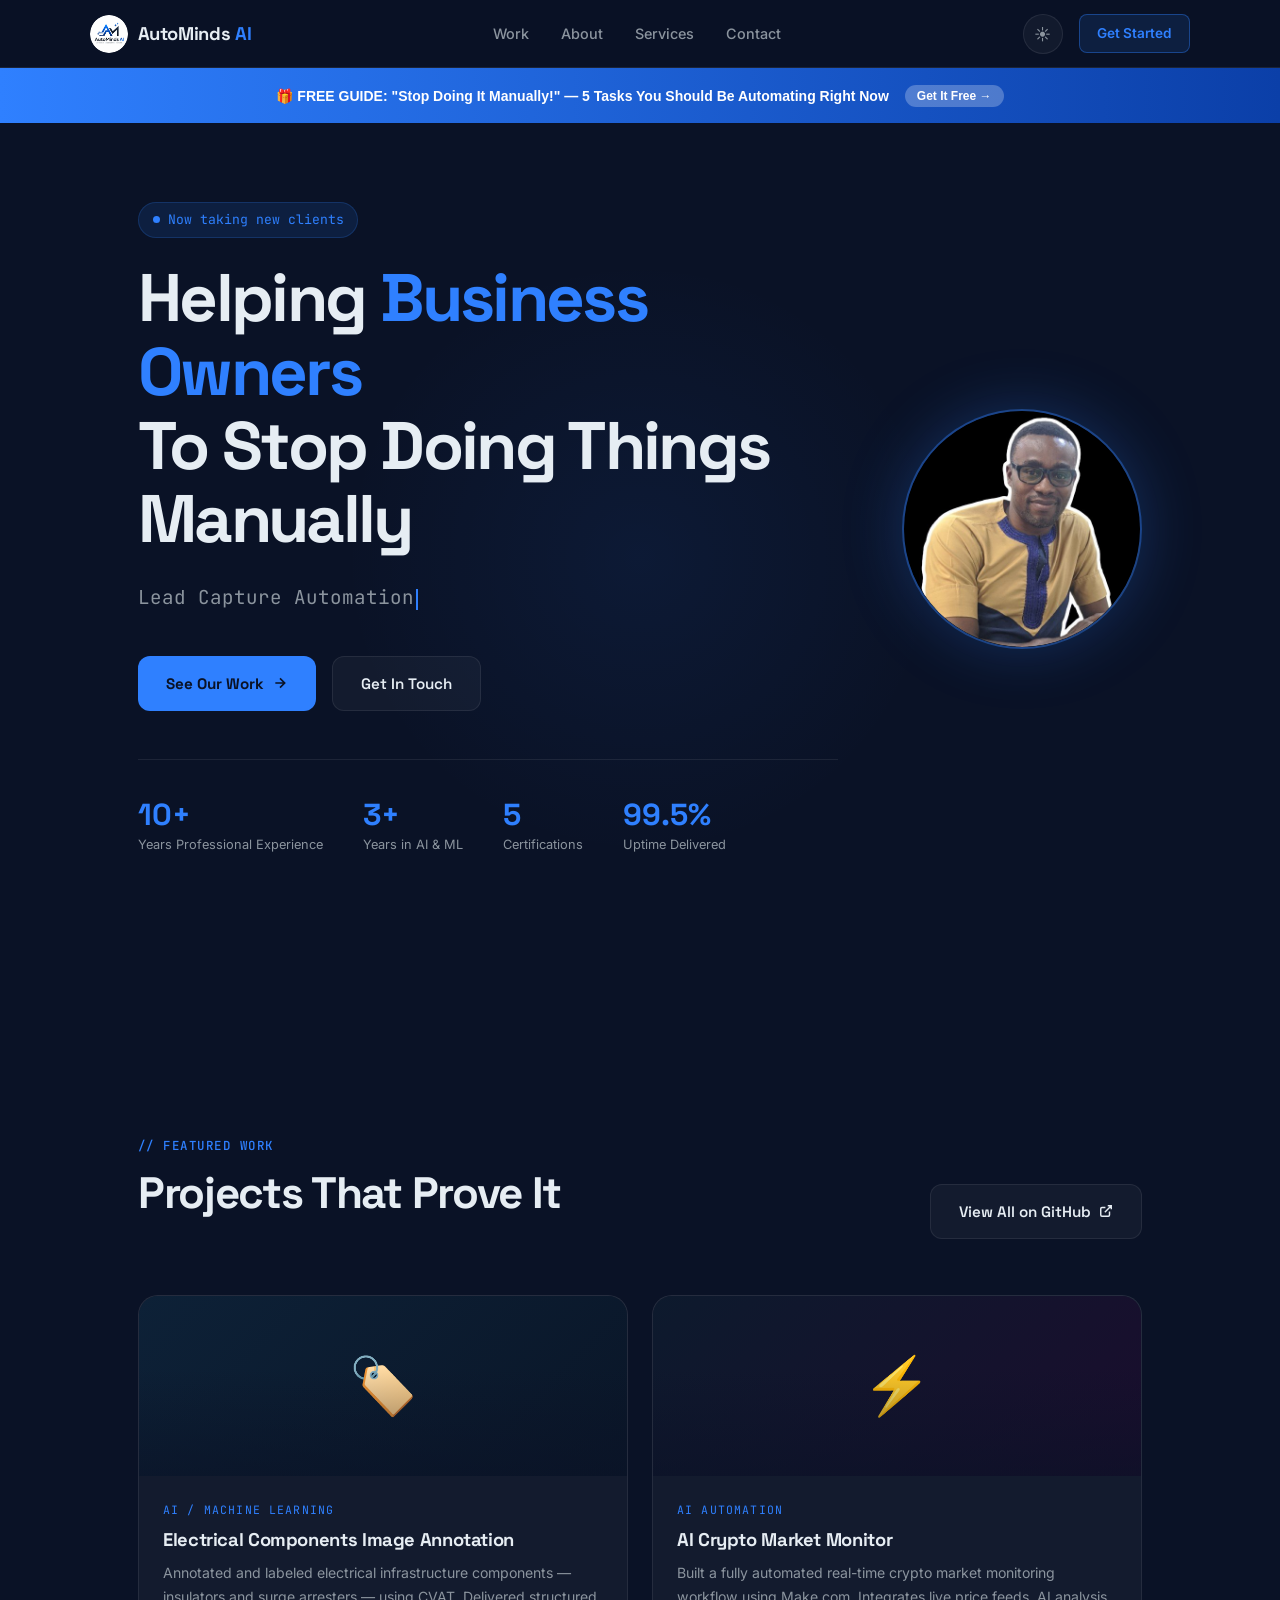
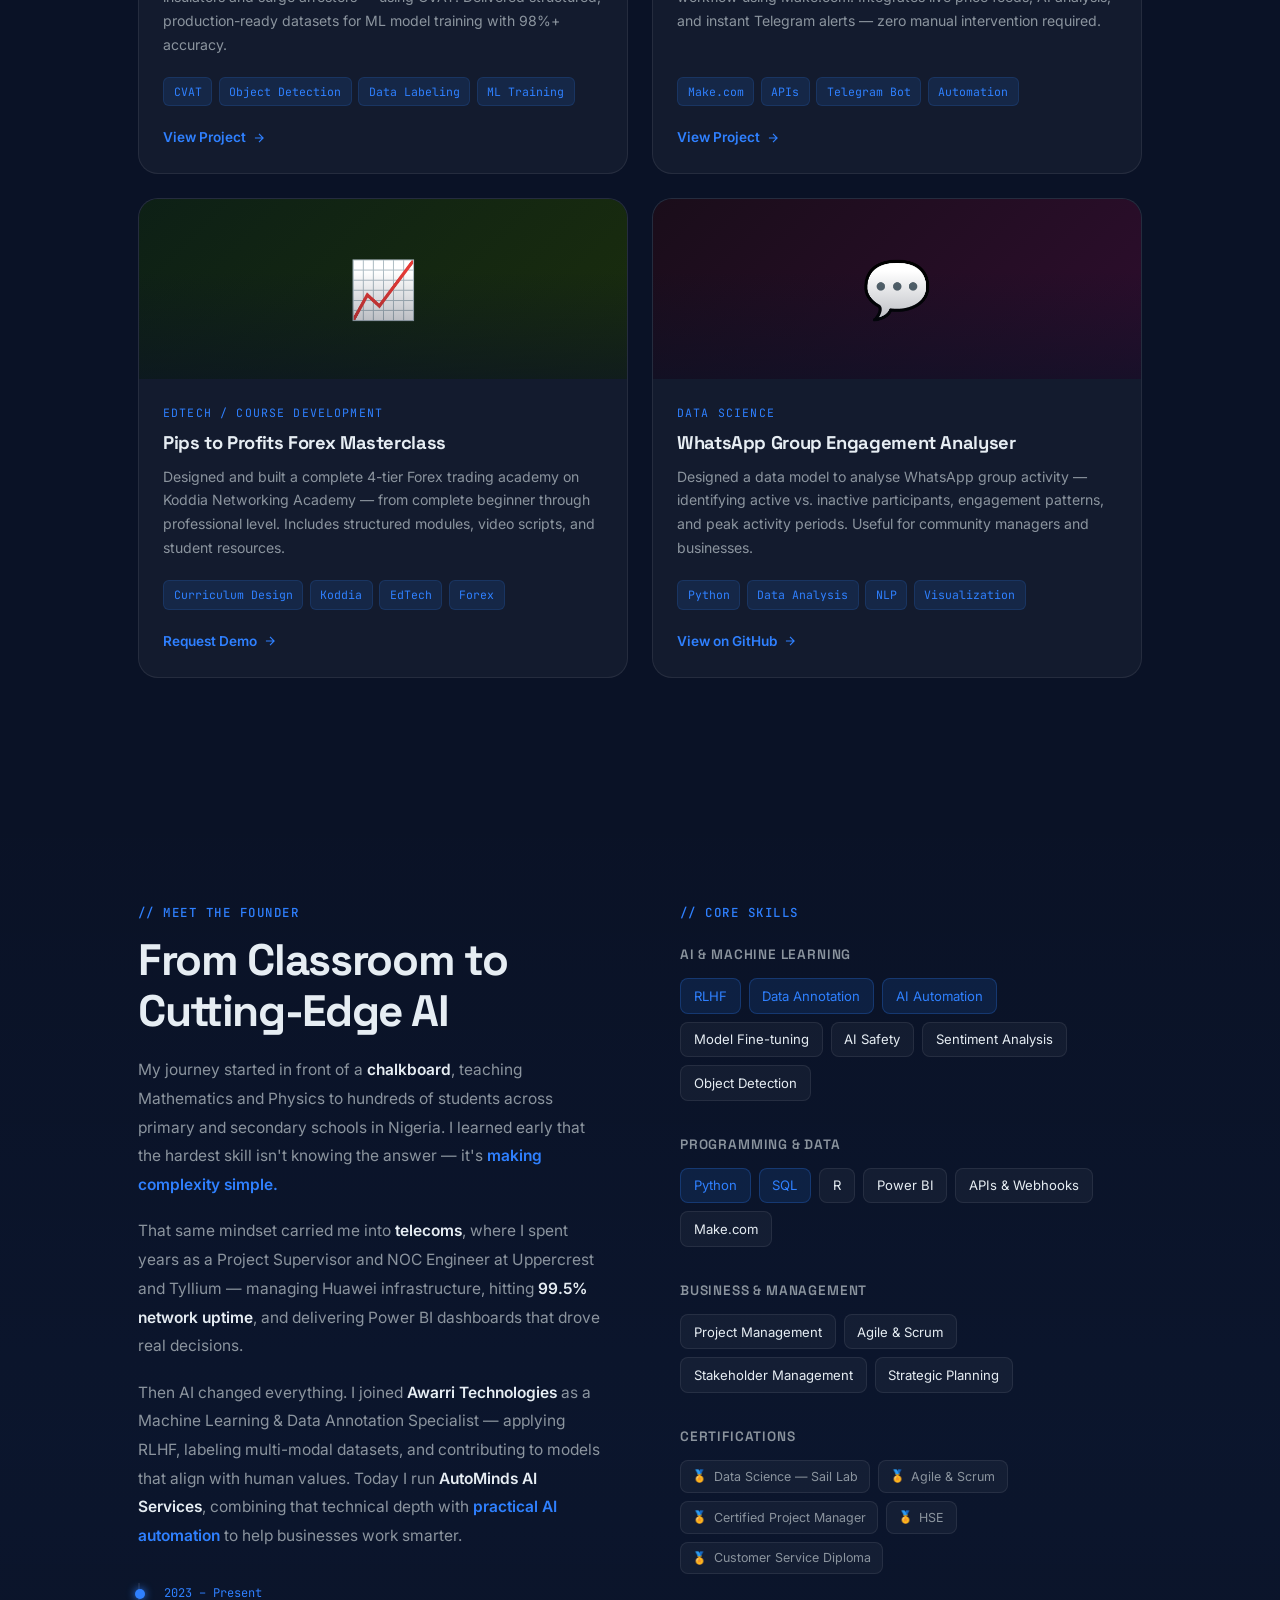
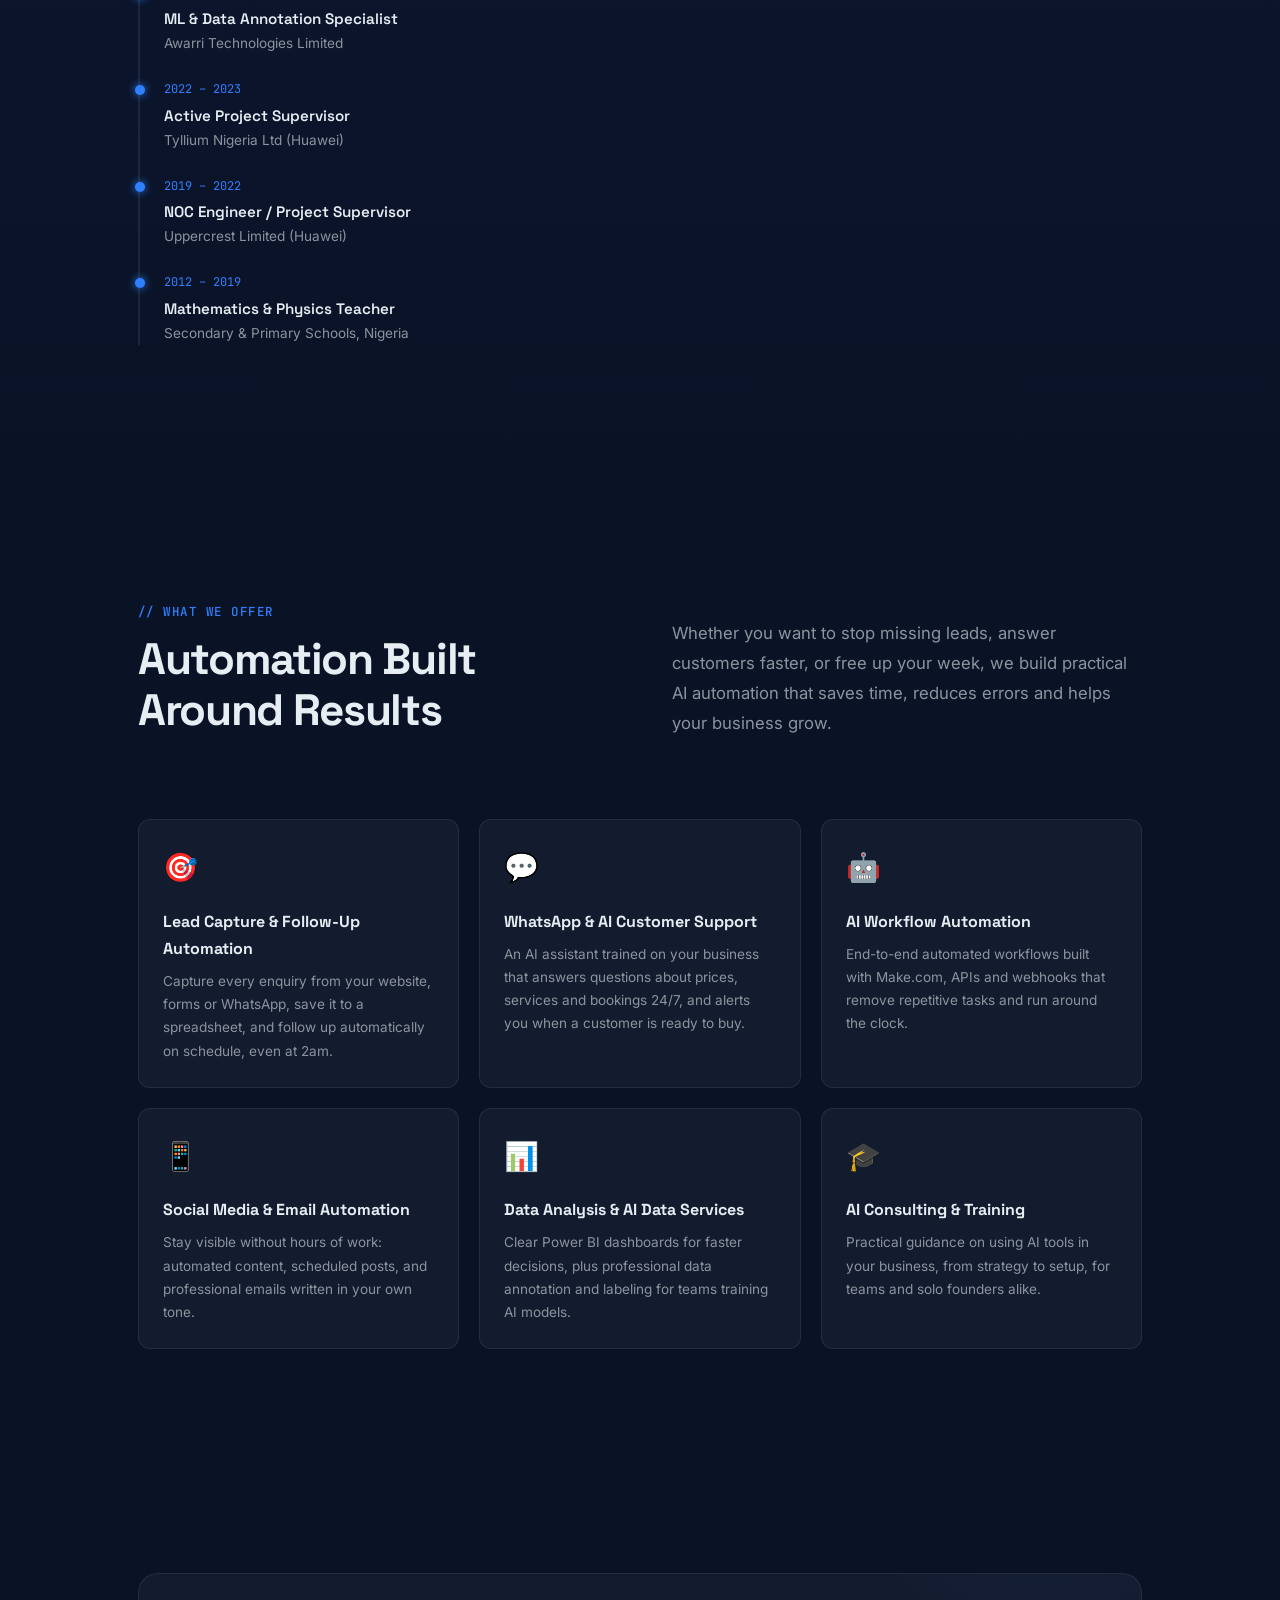
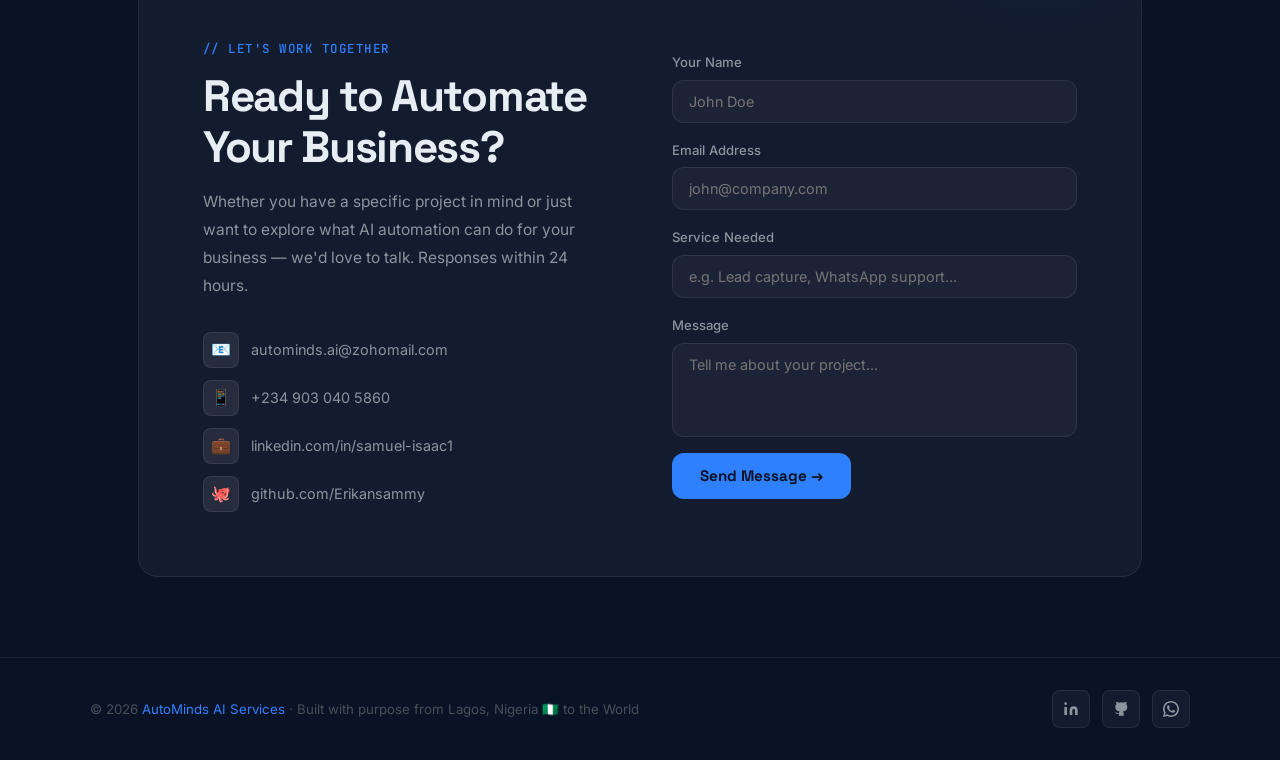
==== commit e2d8db81: "Add files via upload" ====
--- a/index.html
+++ b/index.html
@@ -3,25 +3,30 @@
 <head>
   <meta charset="UTF-8" />
   <meta name="viewport" content="width=device-width, initial-scale=1.0" />
-  <meta name="description" content="AutoMinds AI — Samuel Isaac helps Nigerian small businesses automate their operations using AI. Stop doing things manually. Save time, capture leads, and grow." />
-  <meta name="keywords" content="AI Automation, Data Scientist, Machine Learning, RLHF, Make.com, Workflow Automation, Nigeria, Samuel Isaac" />
-  <meta property="og:title" content="Samuel Isaac | AutoMinds AI — AI Automation Specialist" />
-  <meta property="og:description" content="helps Nigerian small businesses automate their operations using AI. Stop doing things manually. Save time, capture leads, and grow." />
-  <title>Samuel Isaac | AutoMinds AI — AI Automation Specialist</title>
+  <meta name="description" content="AutoMinds AI Services helps Nigerian businesses automate lead capture, follow-ups, customer support and content with AI. Stop doing things manually. Save time and win more customers." />
+  <meta name="keywords" content="AI Automation, AutoMinds AI Services, Lead Capture Automation, WhatsApp Automation, Make.com, Workflow Automation, Lagos, Nigeria" />
+  <meta property="og:title" content="AutoMinds AI Services | AI Automation for Nigerian Businesses" />
+  <meta property="og:type" content="website" />
+  <meta property="og:url" content="https://autominds-ai.github.io/" />
+  <meta property="og:image" content="https://autominds-ai.github.io/autominds-logo.png" />
+  <meta property="og:description" content="We help Nigerian businesses automate lead capture, follow-ups, customer support and content with AI. Stop doing things manually." />
+  <title>AutoMinds AI Services | AI Automation for Nigerian Businesses</title>
+  <link rel="icon" type="image/png" href="favicon.png" />
+  <link rel="apple-touch-icon" href="apple-touch-icon.png" />
   <link rel="preconnect" href="https://fonts.googleapis.com" />
   <link rel="preconnect" href="https://fonts.gstatic.com" crossorigin />
   <link href="https://fonts.googleapis.com/css2?family=Space+Grotesk:wght@300;400;500;600;700&family=Inter:wght@300;400;500;600&family=JetBrains+Mono:wght@400;500&display=swap" rel="stylesheet" />
   <style>
     /* ── TOKENS ──────────────────────────────────────────── */
     :root {
-      --bg:          #0D1117;
+      --bg:          #0A1226;
       --bg-card:     rgba(255,255,255,0.04);
       --bg-card-h:   rgba(255,255,255,0.08);
       --border:      rgba(255,255,255,0.08);
-      --border-h:    rgba(0,217,255,0.4);
-      --cyan:        #00D9FF;
-      --cyan-dim:    rgba(0,217,255,0.12);
-      --cyan-glow:   rgba(0,217,255,0.25);
+      --border-h:    rgba(47,128,255,0.4);
+      --cyan:        #2F80FF;
+      --cyan-dim:    rgba(47,128,255,0.12);
+      --cyan-glow:   rgba(47,128,255,0.25);
       --text:        #E6EDF3;
       --text-muted:  #8B949E;
       --text-faint:  #484F58;
@@ -36,10 +41,10 @@
       --bg-card:     rgba(0,0,0,0.03);
       --bg-card-h:   rgba(0,0,0,0.06);
       --border:      rgba(0,0,0,0.08);
-      --border-h:    rgba(0,150,180,0.5);
-      --cyan:        #0088AA;
-      --cyan-dim:    rgba(0,136,170,0.10);
-      --cyan-glow:   rgba(0,136,170,0.20);
+      --border-h:    rgba(26,95,208,0.5);
+      --cyan:        #1A5FD0;
+      --cyan-dim:    rgba(26,95,208,0.10);
+      --cyan-glow:   rgba(26,95,208,0.20);
       --text:        #1C2128;
       --text-muted:  #57606A;
       --text-faint:  #B0BAC4;
@@ -72,8 +77,8 @@
     }
     @keyframes pulse-ring {
       0%   { transform: scale(0.9); box-shadow: 0 0 0 0 var(--cyan-glow); }
-      70%  { transform: scale(1);   box-shadow: 0 0 0 14px rgba(0,217,255,0); }
-      100% { transform: scale(0.9); box-shadow: 0 0 0 0 rgba(0,217,255,0); }
+      70%  { transform: scale(1);   box-shadow: 0 0 0 14px rgba(47,128,255,0); }
+      100% { transform: scale(0.9); box-shadow: 0 0 0 0 rgba(47,128,255,0); }
     }
     @keyframes shimmer {
       0%   { background-position: -400px 0; }
@@ -96,7 +101,7 @@
       height: var(--nav-h);
       display: flex; align-items: center;
       padding: 0 clamp(1.25rem, 5vw, 3rem);
-      background: rgba(13,17,23,0.85);
+      background: rgba(10,18,38,0.85);
       backdrop-filter: blur(18px);
       border-bottom: 1px solid var(--border);
       transition: background var(--transition), border-color var(--transition);
@@ -111,6 +116,8 @@
       font-weight: 700; font-size: 1.15rem;
       letter-spacing: -0.02em;
     }
+    .nav-logo { display: inline-flex; align-items: center; gap: 0.6rem; }
+    .nav-logo-img { width: 38px; height: 38px; border-radius: 50%; flex-shrink: 0; }
     .nav-logo span { color: var(--cyan); }
     .nav-links {
       display: flex; gap: 2rem; align-items: center;
@@ -198,14 +205,14 @@
     #hero {
       min-height: 100vh;
       display: flex; align-items: center;
-      padding-top: var(--nav-h);
+      padding-top: 1.5rem;
       position: relative; overflow: hidden;
     }
     .hero-glow {
       position: absolute; top: 15%; left: 50%;
       transform: translateX(-50%);
       width: 600px; height: 600px; border-radius: 50%;
-      background: radial-gradient(circle, rgba(0,217,255,0.07) 0%, transparent 70%);
+      background: radial-gradient(circle, rgba(47,128,255,0.07) 0%, transparent 70%);
       pointer-events: none;
     }
     .hero-inner {
@@ -218,7 +225,7 @@
       font-family: 'JetBrains Mono', monospace;
       font-size: 0.82rem; color: var(--cyan);
       background: var(--cyan-dim);
-      border: 1px solid rgba(0,217,255,0.2);
+      border: 1px solid rgba(47,128,255,0.2);
       padding: 0.35rem 0.85rem; border-radius: 100px;
       margin-bottom: 1.5rem;
     }
@@ -250,7 +257,7 @@
     .btn-primary {
       display: inline-flex; align-items: center; gap: 0.5rem;
       padding: 0.85rem 1.75rem;
-      background: var(--cyan); color: #0D1117;
+      background: var(--cyan); color: #0A1226;
       font-family: 'Space Grotesk', sans-serif;
       font-weight: 700; font-size: 0.95rem;
       border-radius: var(--radius);
@@ -343,7 +350,7 @@
     .thumb-whatsapp   { background: linear-gradient(135deg, #1A0D1A, #2D0D2D); }
     .project-thumb::after {
       content: ''; position: absolute; inset: 0;
-      background: linear-gradient(to bottom, transparent 40%, rgba(13,17,23,0.6));
+      background: linear-gradient(to bottom, transparent 40%, rgba(10,18,38,0.6));
     }
     .project-body { padding: 1.5rem; flex: 1; display: flex; flex-direction: column; }
     .project-category {
@@ -367,7 +374,7 @@
       font-family: 'JetBrains Mono', monospace;
       font-size: 0.72rem; padding: 0.25rem 0.6rem;
       background: var(--cyan-dim);
-      border: 1px solid rgba(0,217,255,0.15);
+      border: 1px solid rgba(47,128,255,0.15);
       border-radius: 6px; color: var(--cyan);
     }
     .project-link {
@@ -379,7 +386,7 @@
 
     /* ── ABOUT ───────────────────────────────────────────── */
     #about {
-      background: linear-gradient(180deg, transparent, rgba(0,217,255,0.03) 50%, transparent);
+      background: linear-gradient(180deg, transparent, rgba(47,128,255,0.03) 50%, transparent);
     }
     .about-grid {
       display: grid; grid-template-columns: 1fr 1fr;
@@ -437,7 +444,7 @@
     .skill-chip:hover { border-color: var(--border-h); color: var(--cyan); }
     .skill-chip.core {
       background: var(--cyan-dim);
-      border-color: rgba(0,217,255,0.25);
+      border-color: rgba(47,128,255,0.25);
       color: var(--cyan);
     }
     .certs-row {
@@ -503,7 +510,7 @@
       content: ''; position: absolute;
       top: -50%; right: -10%;
       width: 400px; height: 400px; border-radius: 50%;
-      background: radial-gradient(circle, rgba(0,217,255,0.06) 0%, transparent 70%);
+      background: radial-gradient(circle, rgba(47,128,255,0.06) 0%, transparent 70%);
       pointer-events: none;
     }
     .contact-left .section-title { margin-bottom: 1rem; }
@@ -547,7 +554,7 @@
     }
     .form-submit {
       padding: 0.85rem 1.75rem;
-      background: var(--cyan); color: #0D1117;
+      background: var(--cyan); color: #0A1226;
       font-family: 'Space Grotesk', sans-serif;
       font-weight: 700; font-size: 0.95rem;
       border-radius: var(--radius);
@@ -614,7 +621,7 @@
   <!-- NAV -->
   <nav>
     <div class="nav-inner">
-      <a href="#hero" class="nav-logo">Samuel<span>.</span></a>
+      <a href="#hero" class="nav-logo"><img src="autominds-logo.png" alt="AutoMinds AI logo" class="nav-logo-img" onerror="this.style.display='none'" /><b style="font-weight:700">AutoMinds<span> AI</span></b></a>
       <ul class="nav-links">
         <li><a href="#work">Work</a></li>
         <li><a href="#about">About</a></li>
@@ -623,14 +630,14 @@
       </ul>
       <div class="nav-right">
         <button class="theme-toggle" id="themeToggle" aria-label="Toggle theme">☀️</button>
-        <a href="mailto:samuelerikan45@gmail.com" class="nav-cta">Hire Me</a>
+        <a href="mailto:autominds.ai@zohomail.com" class="nav-cta">Get Started</a>
         <button class="hamburger" id="hamburger" aria-label="Open menu">
           <span></span><span></span><span></span>
         </button>
       </div>
     </div>
   </nav>
-  <div id="free-guide-banner" style="position:relative !important;z-index:9999 !important;background:linear-gradient(90deg,#F97316,#6366F1) !important;padding:14px 20px !important;text-align:center !important;font-family:'Segoe UI',sans-serif !important;width:100% !important;display:block !important;">
+  <div id="free-guide-banner" style="position:relative !important;z-index:1 !important;margin-top:68px !important;background:linear-gradient(90deg,#2F80FF,#0B3FA8) !important;padding:14px 20px !important;text-align:center !important;font-family:'Segoe UI',sans-serif !important;width:100% !important;display:block !important;">
   <a href="free-consultation.html" style="color:#ffffff !important;text-decoration:none !important;font-size:14px !important;font-weight:700 !important;display:inline-flex !important;align-items:center !important;gap:8px !important;line-height:normal !important;">
     🎁 FREE GUIDE: "Stop Doing It Manually!" — 5 Tasks You Should Be Automating Right Now
     <span style="background:rgba(255,255,255,0.25) !important;padding:4px 12px !important;border-radius:20px !important;font-size:12px !important;margin-left:8px !important;color:#ffffff !important;">Get It Free →</span>
@@ -643,7 +650,7 @@
     <a href="#about"    onclick="closeMobileMenu()">About</a>
     <a href="#services" onclick="closeMobileMenu()">Services</a>
     <a href="#contact"  onclick="closeMobileMenu()">Contact</a>
-    <a href="mailto:samuelerikan45@gmail.com" class="nav-cta" style="align-self:flex-start;">Hire Me</a>
+    <a href="mailto:autominds.ai@zohomail.com" class="nav-cta" style="align-self:flex-start;">Get Started</a>
   </div>
 
   <!-- HERO -->
@@ -652,7 +659,7 @@
     <div class="container">
       <div class="hero-inner">
         <div class="hero-content">
-          <div class="hero-eyebrow fade-up delay-1">Available for freelance work</div>
+          <div class="hero-eyebrow fade-up delay-1">Now taking new clients</div>
           <h1 class="hero-headline fade-up delay-2">
             Helping <span class="accent">Business Owners</span>
             <span class="line2">To Stop Doing Things</span>
@@ -663,10 +670,10 @@
           </div>
           <div class="hero-ctas fade-up delay-4">
             <a href="#work" class="btn-primary">
-              View My Work
+              See Our Work
               <svg width="16" height="16" viewBox="0 0 24 24" fill="none" stroke="currentColor" stroke-width="2.5"><path d="M5 12h14M12 5l7 7-7 7"/></svg>
             </a>
-            <a href="mailto:samuelerikan45@gmail.com" class="btn-secondary">
+            <a href="mailto:autominds.ai@zohomail.com" class="btn-secondary">
               Get In Touch
             </a>
           </div>
@@ -802,11 +809,11 @@
     <div class="container">
       <div class="about-grid">
         <div class="about-bio reveal">
-          <div class="section-label">// My Story</div>
+          <div class="section-label">// Meet the Founder</div>
           <h2 class="section-title">From Classroom to<br>Cutting-Edge AI</h2>
           <p>My journey started in front of a <strong>chalkboard</strong>, teaching Mathematics and Physics to hundreds of students across primary and secondary schools in Nigeria. I learned early that the hardest skill isn't knowing the answer — it's <em class="highlight">making complexity simple.</em></p>
           <p>That same mindset carried me into <strong>telecoms</strong>, where I spent years as a Project Supervisor and NOC Engineer at Uppercrest and Tyllium — managing Huawei infrastructure, hitting <strong>99.5% network uptime</strong>, and delivering Power BI dashboards that drove real decisions.</p>
-          <p>Then AI changed everything. I joined <strong>Awarri Technologies</strong> as a Machine Learning & Data Annotation Specialist — applying RLHF, labeling multi-modal datasets, and contributing to models that align with human values. Today I combine that technical depth with <em class="highlight">practical AI automation</em> to help businesses work smarter.</p>
+          <p>Then AI changed everything. I joined <strong>Awarri Technologies</strong> as a Machine Learning & Data Annotation Specialist — applying RLHF, labeling multi-modal datasets, and contributing to models that align with human values. Today I run <strong>AutoMinds AI Services</strong>, combining that technical depth with <em class="highlight">practical AI automation</em> to help businesses work smarter.</p>
           <div class="timeline">
             <div class="timeline-item">
               <div class="timeline-year">2023 – Present</div>
@@ -884,41 +891,41 @@
     <div class="container">
       <div class="services-intro reveal">
         <div>
-          <div class="section-label">// What I Offer</div>
-          <h2 class="section-title">Services Built<br>Around Results</h2>
-        </div>
-        <p class="section-sub">Whether you need clean training data, automated workflows, or a complete AI strategy — I deliver practical solutions that save time, reduce errors, and drive growth.</p>
+          <div class="section-label">// What We Offer</div>
+          <h2 class="section-title">Automation Built<br>Around Results</h2>
+        </div>
+        <p class="section-sub">Whether you want to stop missing leads, answer customers faster, or free up your week, we build practical AI automation that saves time, reduces errors and helps your business grow.</p>
       </div>
       <div class="services-grid">
         <div class="service-card reveal">
+          <div class="service-icon">🎯</div>
+          <div class="service-name">Lead Capture &amp; Follow-Up Automation</div>
+          <p class="service-desc">Capture every enquiry from your website, forms or WhatsApp, save it to a spreadsheet, and follow up automatically on schedule, even at 2am.</p>
+        </div>
+        <div class="service-card reveal">
+          <div class="service-icon">💬</div>
+          <div class="service-name">WhatsApp &amp; AI Customer Support</div>
+          <p class="service-desc">An AI assistant trained on your business that answers questions about prices, services and bookings 24/7, and alerts you when a customer is ready to buy.</p>
+        </div>
+        <div class="service-card reveal">
           <div class="service-icon">🤖</div>
           <div class="service-name">AI Workflow Automation</div>
-          <p class="service-desc">Design and build end-to-end automated workflows using Make.com, APIs, and webhooks that eliminate repetitive tasks and run 24/7.</p>
+          <p class="service-desc">End-to-end automated workflows built with Make.com, APIs and webhooks that remove repetitive tasks and run around the clock.</p>
         </div>
         <div class="service-card reveal">
-          <div class="service-icon">🏷️</div>
-          <div class="service-name">Data Annotation & Labeling</div>
-          <p class="service-desc">Professional text, image, and audio annotation for ML training — with quality checks and structured output ready for your model.</p>
-        </div>
-        <div class="service-card reveal">
-          <div class="service-icon">💬</div>
-          <div class="service-name">Chatbot Integration</div>
-          <p class="service-desc">Build and deploy intelligent chatbots on Telegram, WhatsApp, or your website using ChatGPT API integration and automation.</p>
+          <div class="service-icon">📱</div>
+          <div class="service-name">Social Media &amp; Email Automation</div>
+          <p class="service-desc">Stay visible without hours of work: automated content, scheduled posts, and professional emails written in your own tone.</p>
         </div>
         <div class="service-card reveal">
           <div class="service-icon">📊</div>
-          <div class="service-name">Data Analysis & Reporting</div>
-          <p class="service-desc">Transform raw data into clear Power BI dashboards and actionable insights that support faster, smarter business decisions.</p>
-        </div>
-        <div class="service-card reveal">
-          <div class="service-icon">🎯</div>
-          <div class="service-name">Lead Generation Systems</div>
-          <p class="service-desc">Automate your lead capture, qualification, and nurturing pipeline — so your business generates and follows up on leads while you sleep.</p>
+          <div class="service-name">Data Analysis &amp; AI Data Services</div>
+          <p class="service-desc">Clear Power BI dashboards for faster decisions, plus professional data annotation and labeling for teams training AI models.</p>
         </div>
         <div class="service-card reveal">
           <div class="service-icon">🎓</div>
-          <div class="service-name">AI Consulting & Training</div>
-          <p class="service-desc">Practical guidance on implementing AI tools in your business — from strategy to execution — for teams and solo founders alike.</p>
+          <div class="service-name">AI Consulting &amp; Training</div>
+          <p class="service-desc">Practical guidance on using AI tools in your business, from strategy to setup, for teams and solo founders alike.</p>
         </div>
       </div>
     </div>
@@ -931,11 +938,11 @@
         <div class="contact-left">
           <div class="section-label">// Let's Work Together</div>
           <h2 class="section-title">Ready to Automate<br>Your Business?</h2>
-          <p class="contact-desc">Whether you have a specific project in mind or just want to explore what AI automation can do for you — I'd love to talk. Responses within 24 hours.</p>
+          <p class="contact-desc">Whether you have a specific project in mind or just want to explore what AI automation can do for your business — we'd love to talk. Responses within 24 hours.</p>
           <div class="contact-links">
-            <a href="mailto:samuelerikan45@gmail.com" class="contact-link-item">
+            <a href="mailto:autominds.ai@zohomail.com" class="contact-link-item">
               <span class="contact-link-icon">📧</span>
-              samuelerikan45@gmail.com
+              autominds.ai@zohomail.com
             </a>
             <a href="https://wa.me/2349030405860" target="_blank" rel="noopener" class="contact-link-item">
               <span class="contact-link-icon">📱</span>
@@ -963,7 +970,7 @@
             </div>
             <div class="form-group">
               <label for="service">Service Needed</label>
-              <input type="text" id="service" placeholder="e.g. AI Automation, Data Annotation..." />
+              <input type="text" id="service" placeholder="e.g. Lead capture, WhatsApp support..." />
             </div>
             <div class="form-group">
               <label for="message">Message</label>
@@ -979,7 +986,7 @@
   <!-- FOOTER -->
   <footer>
     <div class="footer-inner">
-      <p class="footer-copy">© 2026 <span>Samuel Isaac | AutoMinds AI</span> · Built with purpose from Lagos, Nigeria 🇳🇬 to the World</p>
+      <p class="footer-copy">© 2026 <span>AutoMinds AI Services</span> · Built with purpose from Lagos, Nigeria 🇳🇬 to the World</p>
       <div class="social-links">
         <a href="https://linkedin.com/in/samuel-isaac1" target="_blank" rel="noopener" class="social-link" aria-label="LinkedIn">
           <svg width="16" height="16" viewBox="0 0 24 24" fill="currentColor"><path d="M16 8a6 6 0 016 6v7h-4v-7a2 2 0 00-2-2 2 2 0 00-2 2v7h-4v-7a6 6 0 016-6zM2 9h4v12H2z"/><circle cx="4" cy="4" r="2"/></svg>
@@ -1020,11 +1027,11 @@
 
     // ── TYPEWRITER ───────────────────────────────────────
     const phrases = [
-      'AI Automation Specialist',
-      'Data Scientist & ML Engineer',
-      'Workflow Automation Expert',
-      'RLHF & Data Annotation Pro',
-      'AI Content Creator'
+      'Lead Capture Automation',
+      'WhatsApp Follow-Up Systems',
+      'AI Customer Support Assistants',
+      'Social Media & Email Automation',
+      'AI Workflow Automation'
     ];
     let pi = 0, ci = 0, deleting = false;
     const el = document.getElementById('typewriter');
@@ -1056,7 +1063,7 @@
       const email = document.getElementById('email').value;
       const service = document.getElementById('service').value;
       const message = document.getElementById('message').value;
-      const mailto = `mailto:eriksammy79@gmail.com?subject=Project Inquiry from ${encodeURIComponent(name)}&body=${encodeURIComponent(`Name: ${name}\nEmail: ${email}\nService: ${service}\n\nMessage:\n${message}`)}`;
+      const mailto = `mailto:autominds.ai@zohomail.com?subject=Project Inquiry from ${encodeURIComponent(name)}&body=${encodeURIComponent(`Name: ${name}\nEmail: ${email}\nService: ${service}\n\nMessage:\n${message}`)}`;
       btn.textContent = 'Opening Email...';
       btn.style.opacity = '0.7';
       window.location.href = mailto;
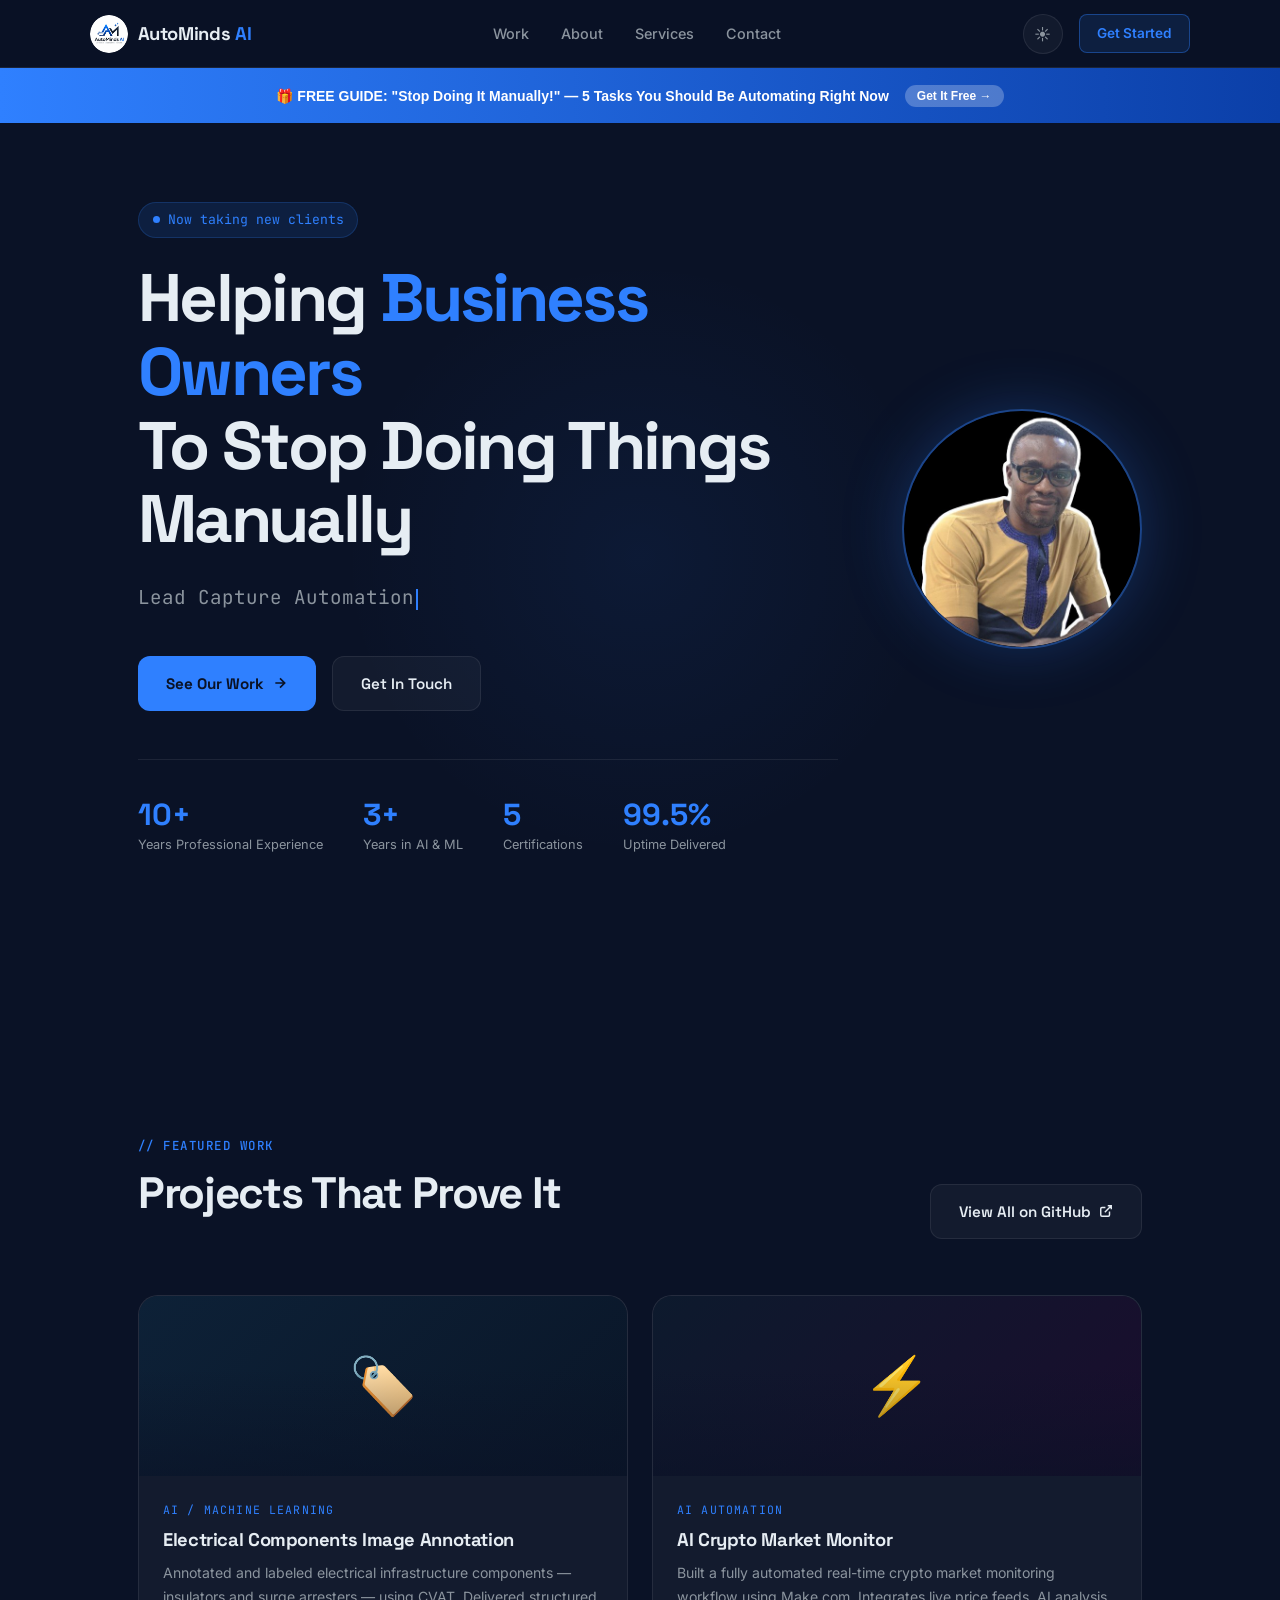
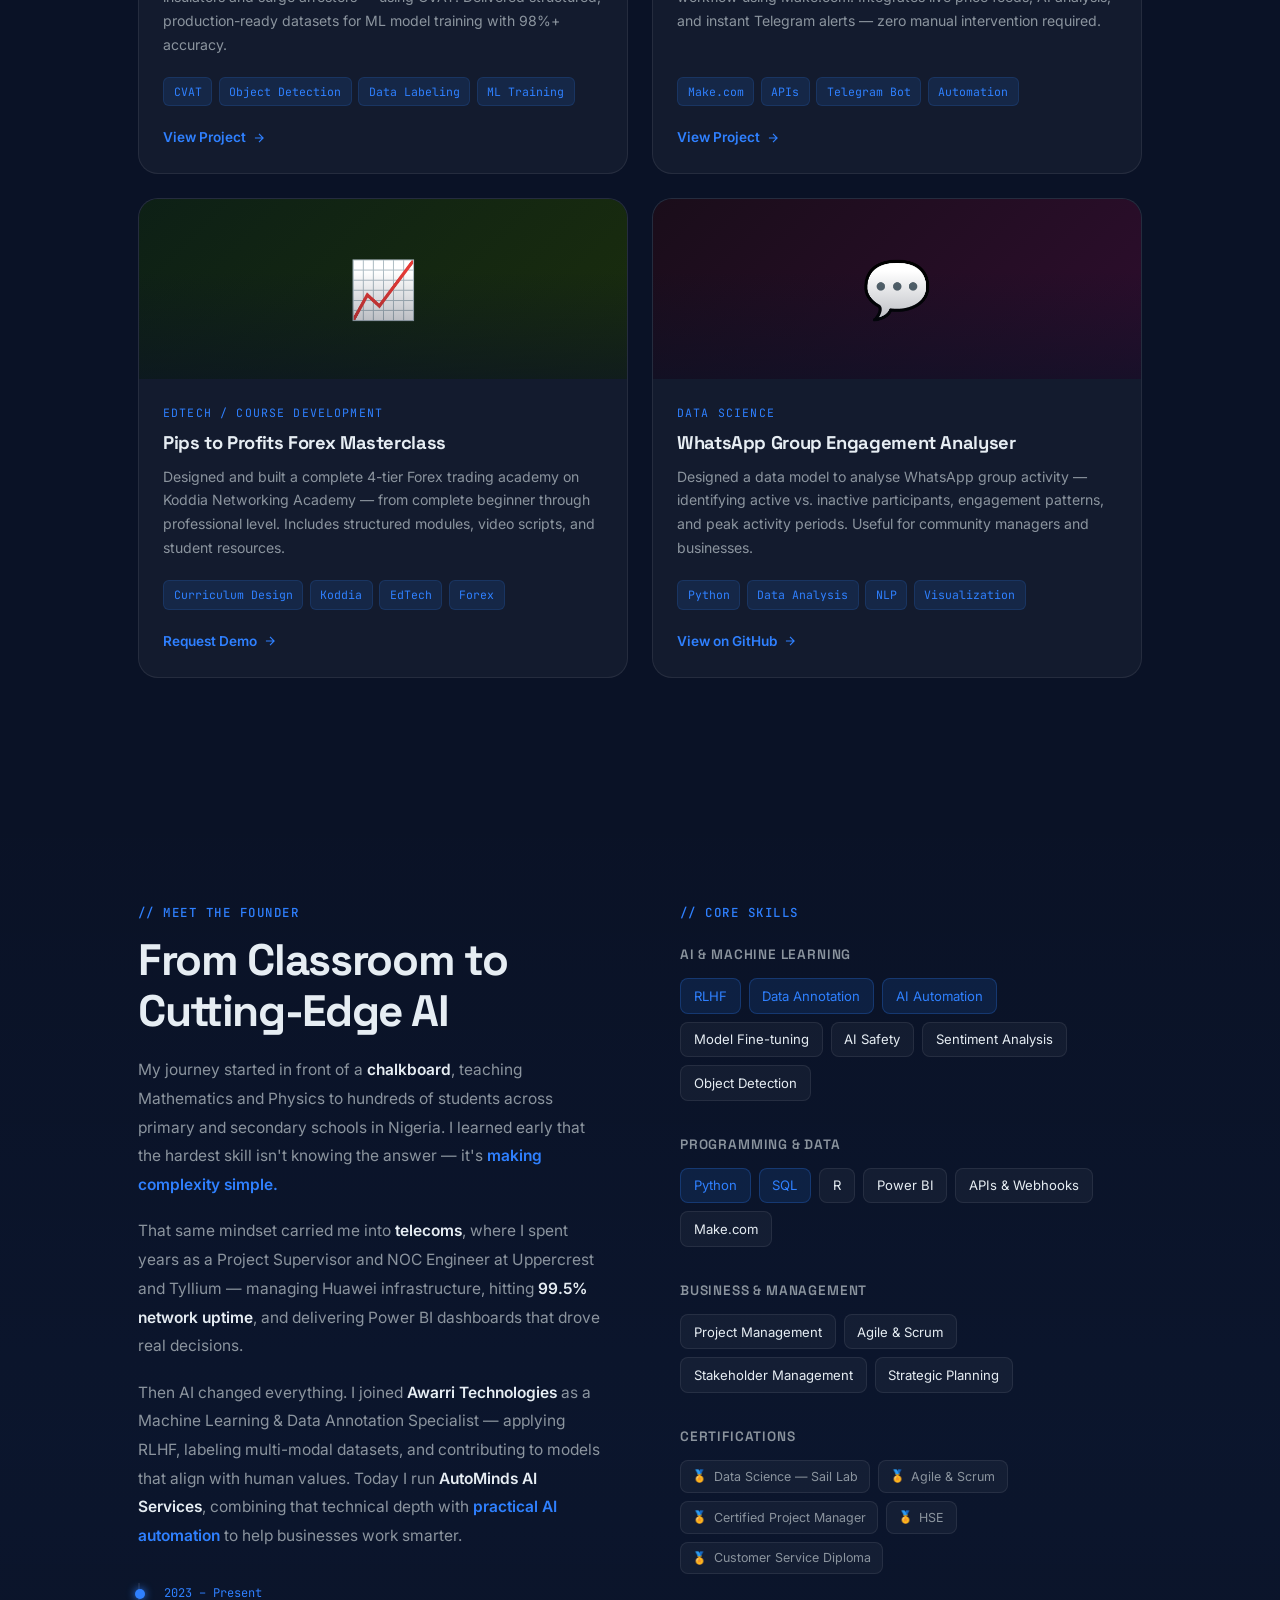
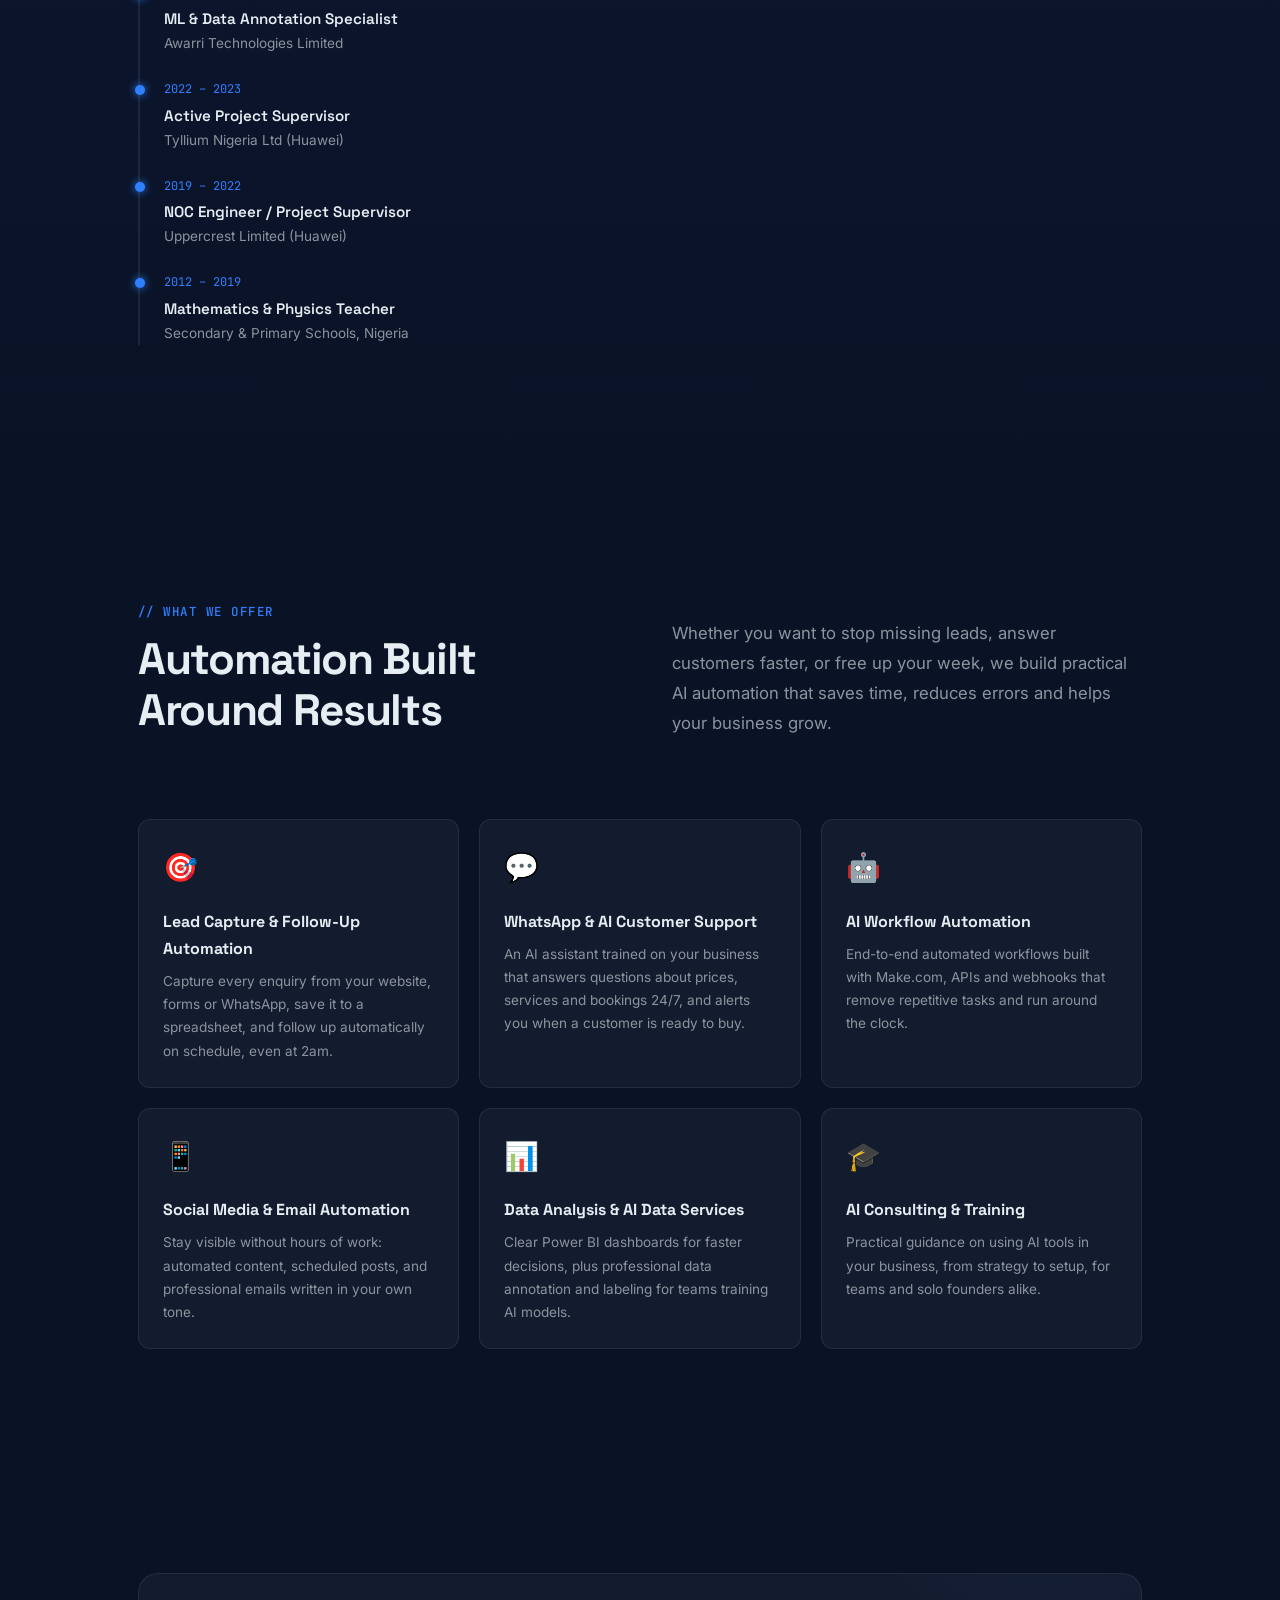
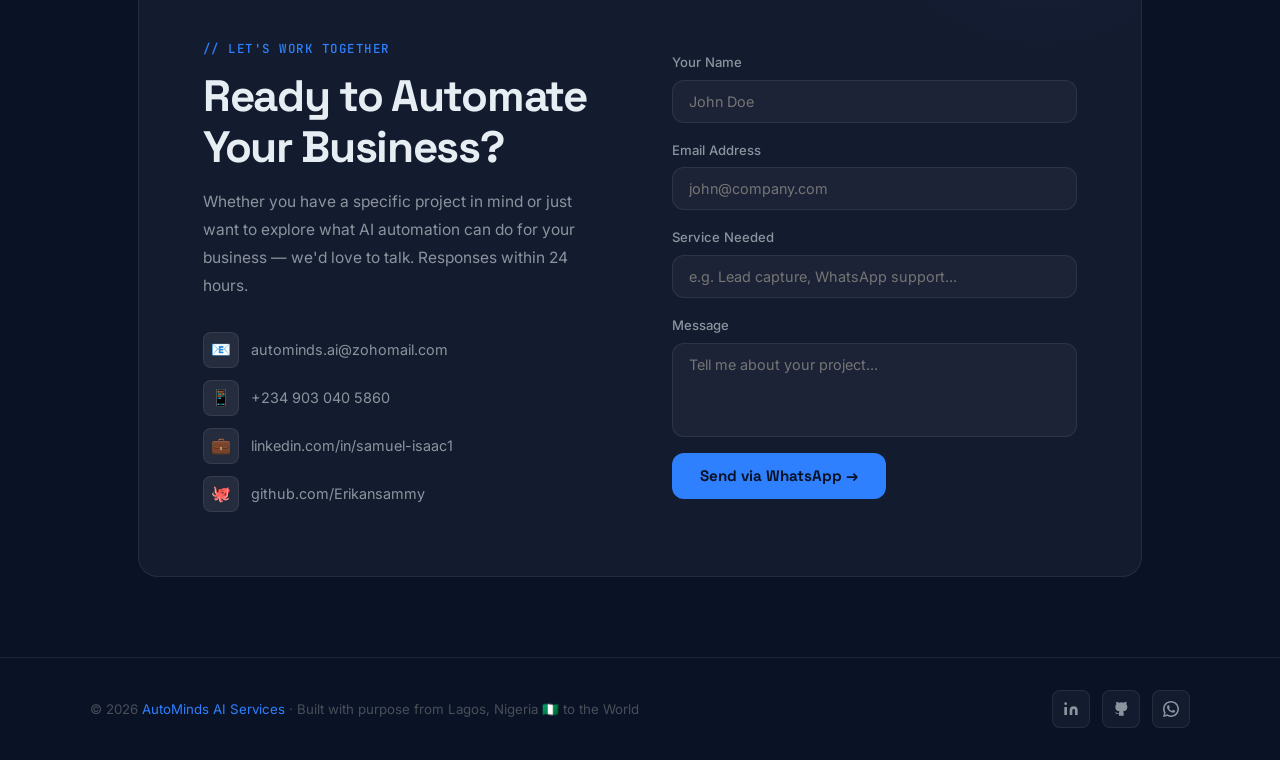
==== commit ca2f2800: "Add files via upload" ====
--- a/index.html
+++ b/index.html
@@ -630,7 +630,7 @@
       </ul>
       <div class="nav-right">
         <button class="theme-toggle" id="themeToggle" aria-label="Toggle theme">☀️</button>
-        <a href="mailto:autominds.ai@zohomail.com" class="nav-cta">Get Started</a>
+        <a href="free-consultation.html" class="nav-cta">Get Started</a>
         <button class="hamburger" id="hamburger" aria-label="Open menu">
           <span></span><span></span><span></span>
         </button>
@@ -650,7 +650,7 @@
     <a href="#about"    onclick="closeMobileMenu()">About</a>
     <a href="#services" onclick="closeMobileMenu()">Services</a>
     <a href="#contact"  onclick="closeMobileMenu()">Contact</a>
-    <a href="mailto:autominds.ai@zohomail.com" class="nav-cta" style="align-self:flex-start;">Get Started</a>
+    <a href="free-consultation.html" class="nav-cta" style="align-self:flex-start;">Get Started</a>
   </div>
 
   <!-- HERO -->
@@ -673,7 +673,7 @@
               See Our Work
               <svg width="16" height="16" viewBox="0 0 24 24" fill="none" stroke="currentColor" stroke-width="2.5"><path d="M5 12h14M12 5l7 7-7 7"/></svg>
             </a>
-            <a href="mailto:autominds.ai@zohomail.com" class="btn-secondary">
+            <a href="https://wa.me/2349030405860?text=Hi%20AutoMinds%20AI%2C%20I%27d%20like%20to%20automate%20my%20business" target="_blank" rel="noopener" class="btn-secondary">
               Get In Touch
             </a>
           </div>
@@ -976,7 +976,7 @@
               <label for="message">Message</label>
               <textarea id="message" rows="4" placeholder="Tell me about your project..." required></textarea>
             </div>
-            <button type="submit" class="form-submit" id="submitBtn">Send Message →</button>
+            <button type="submit" class="form-submit" id="submitBtn">Send via WhatsApp →</button>
           </form>
         </div>
       </div>
@@ -1063,11 +1063,11 @@
       const email = document.getElementById('email').value;
       const service = document.getElementById('service').value;
       const message = document.getElementById('message').value;
-      const mailto = `mailto:autominds.ai@zohomail.com?subject=Project Inquiry from ${encodeURIComponent(name)}&body=${encodeURIComponent(`Name: ${name}\nEmail: ${email}\nService: ${service}\n\nMessage:\n${message}`)}`;
-      btn.textContent = 'Opening Email...';
+      const text = `Hi AutoMinds AI, my name is ${name}.\nEmail: ${email}\nService needed: ${service || 'Not sure yet'}\n\n${message}`;
+      btn.textContent = 'Opening WhatsApp...';
       btn.style.opacity = '0.7';
-      window.location.href = mailto;
-      setTimeout(() => { btn.textContent = 'Send Message →'; btn.style.opacity = '1'; }, 2000);
+      window.open('https://wa.me/2349030405860?text=' + encodeURIComponent(text), '_blank');
+      setTimeout(() => { btn.textContent = 'Send via WhatsApp →'; btn.style.opacity = '1'; }, 2000);
     }
   </script>
 </body>
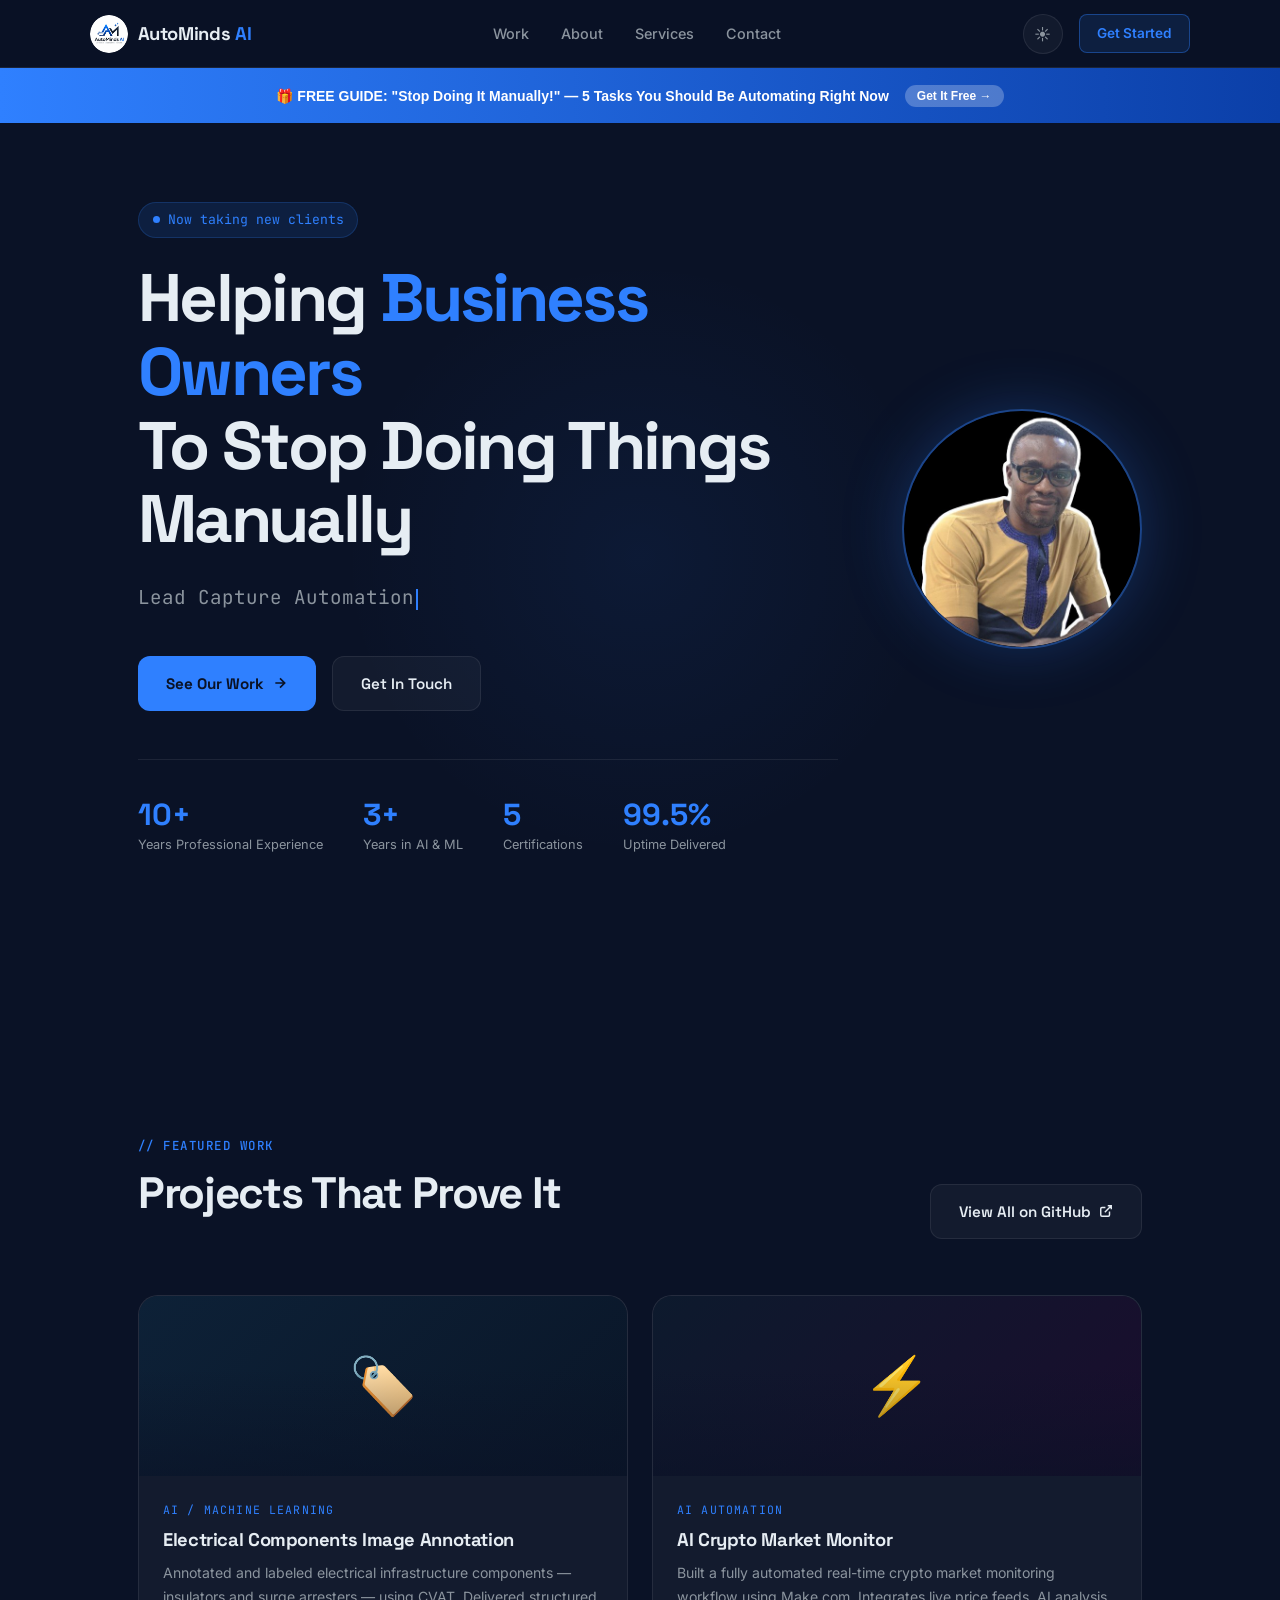
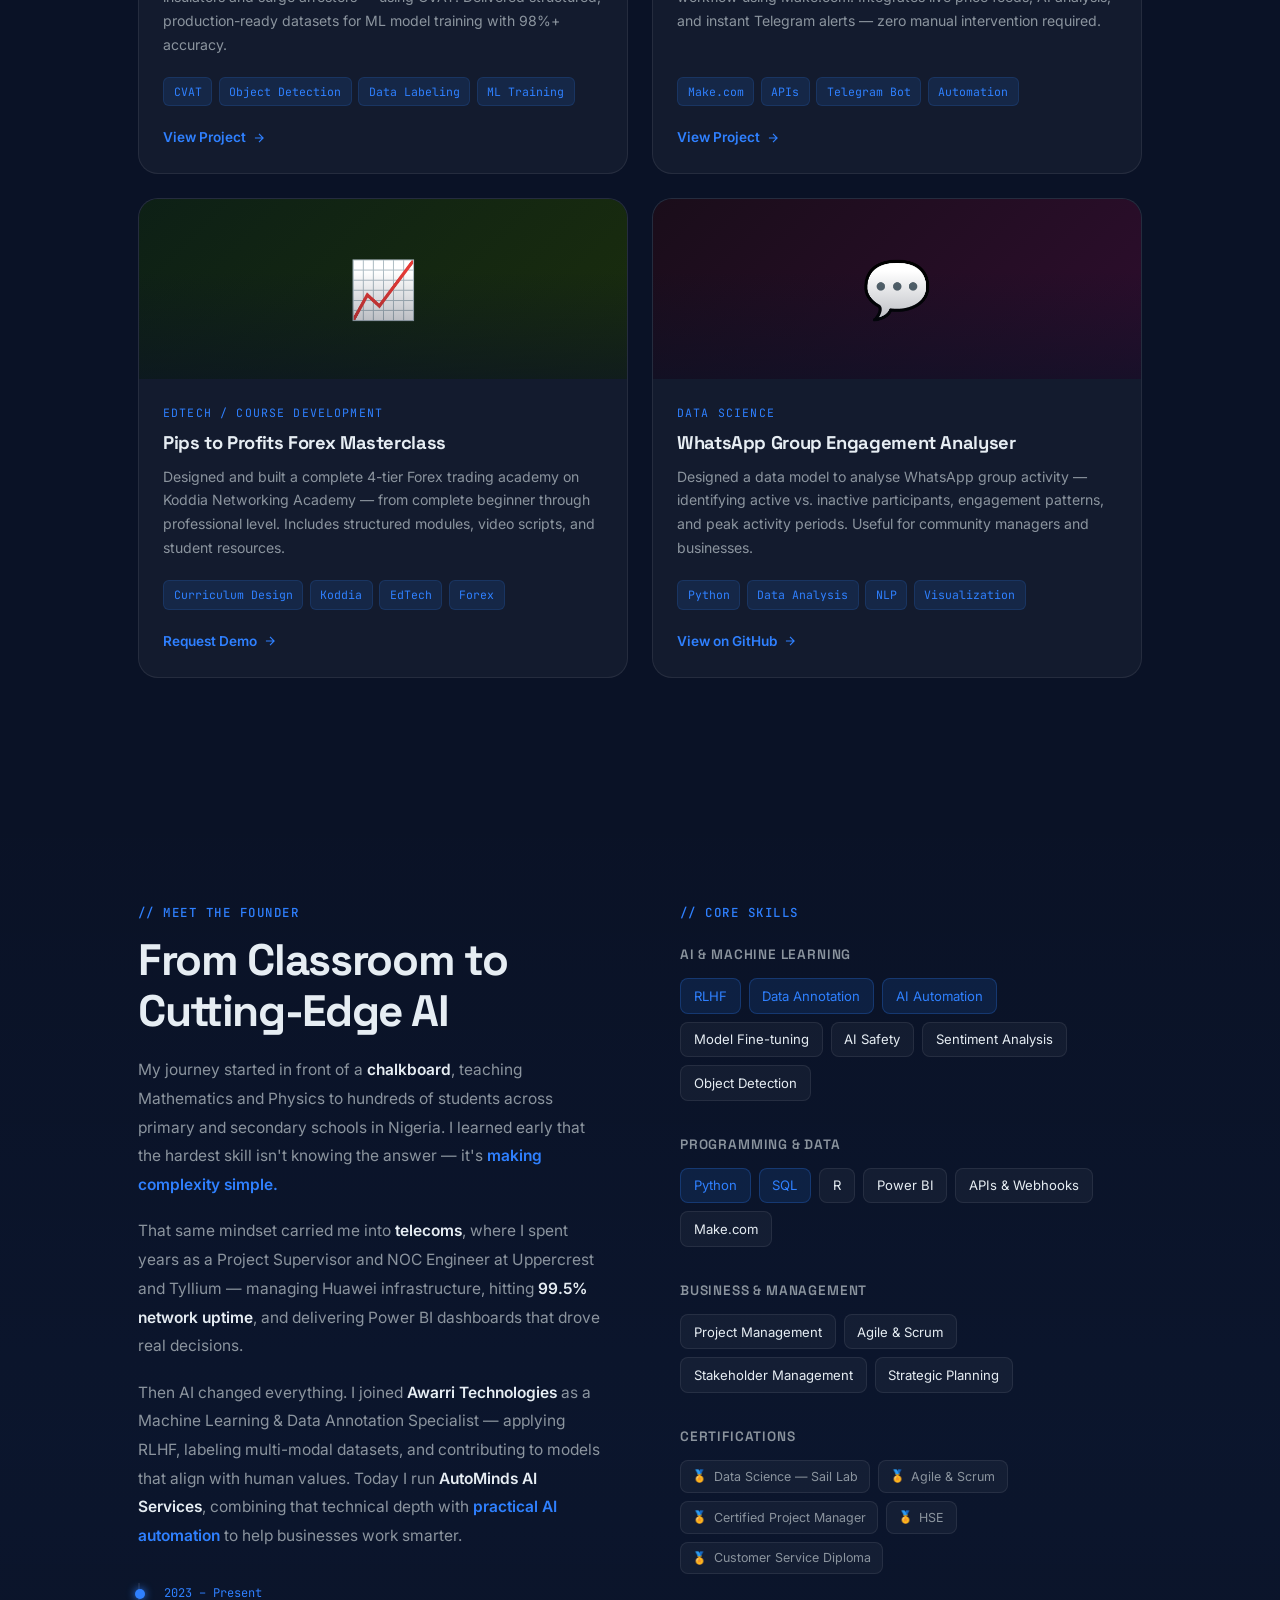
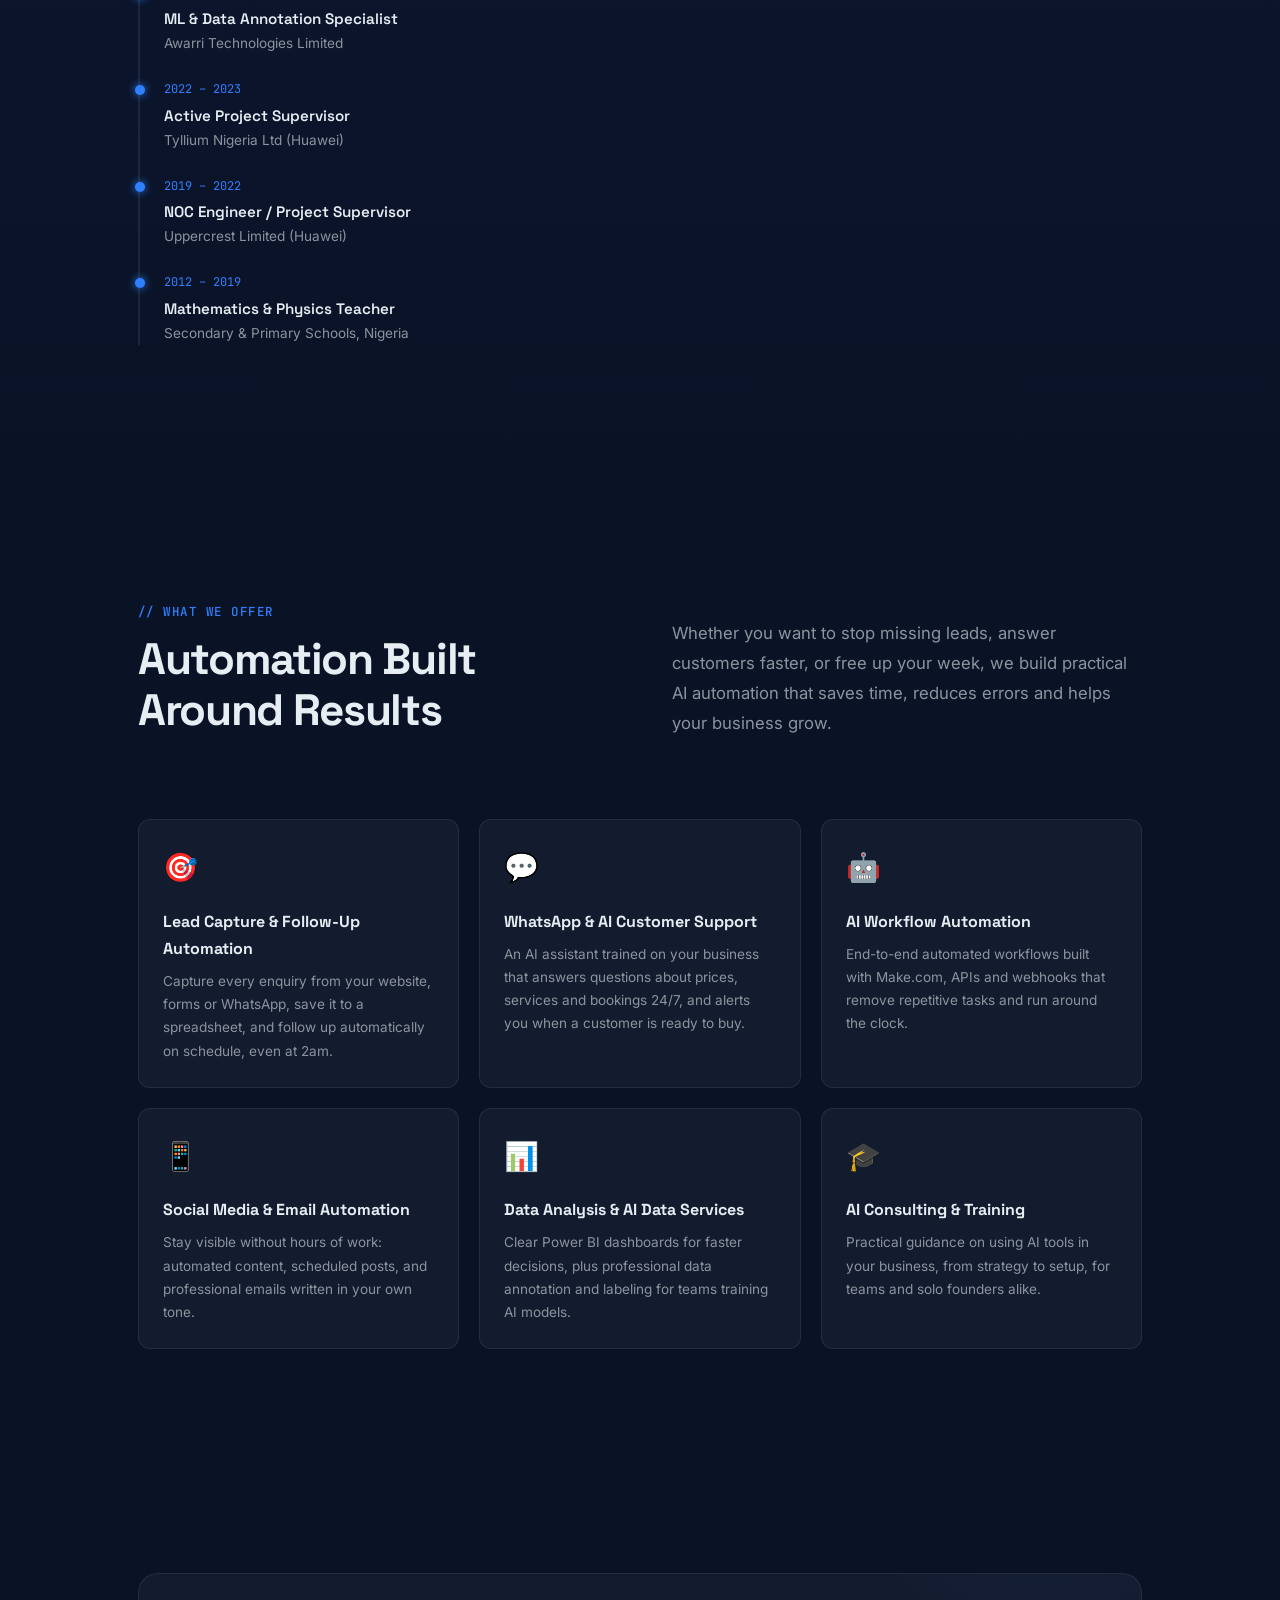
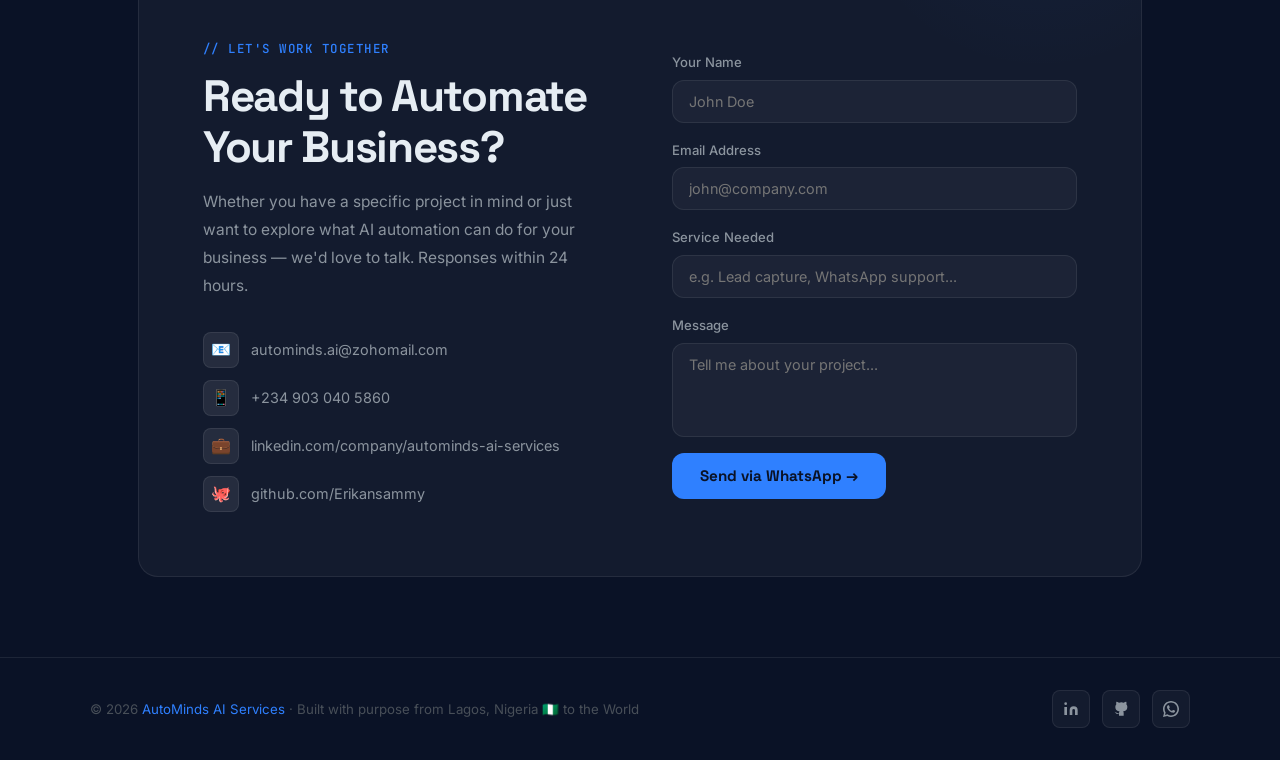
==== commit f0a79eaa: "Add files via upload" ====
--- a/index.html
+++ b/index.html
@@ -948,9 +948,9 @@
               <span class="contact-link-icon">📱</span>
               +234 903 040 5860
             </a>
-            <a href="https://linkedin.com/in/samuel-isaac1" target="_blank" rel="noopener" class="contact-link-item">
+            <a href="https://www.linkedin.com/company/autominds-ai-services/" target="_blank" rel="noopener" class="contact-link-item">
               <span class="contact-link-icon">💼</span>
-              linkedin.com/in/samuel-isaac1
+              linkedin.com/company/autominds-ai-services
             </a>
             <a href="https://github.com/Erikansammy" target="_blank" rel="noopener" class="contact-link-item">
               <span class="contact-link-icon">🐙</span>
@@ -988,7 +988,7 @@
     <div class="footer-inner">
       <p class="footer-copy">© 2026 <span>AutoMinds AI Services</span> · Built with purpose from Lagos, Nigeria 🇳🇬 to the World</p>
       <div class="social-links">
-        <a href="https://linkedin.com/in/samuel-isaac1" target="_blank" rel="noopener" class="social-link" aria-label="LinkedIn">
+        <a href="https://www.linkedin.com/company/autominds-ai-services/" target="_blank" rel="noopener" class="social-link" aria-label="LinkedIn">
           <svg width="16" height="16" viewBox="0 0 24 24" fill="currentColor"><path d="M16 8a6 6 0 016 6v7h-4v-7a2 2 0 00-2-2 2 2 0 00-2 2v7h-4v-7a6 6 0 016-6zM2 9h4v12H2z"/><circle cx="4" cy="4" r="2"/></svg>
         </a>
         <a href="https://github.com/Erikansammy" target="_blank" rel="noopener" class="social-link" aria-label="GitHub">
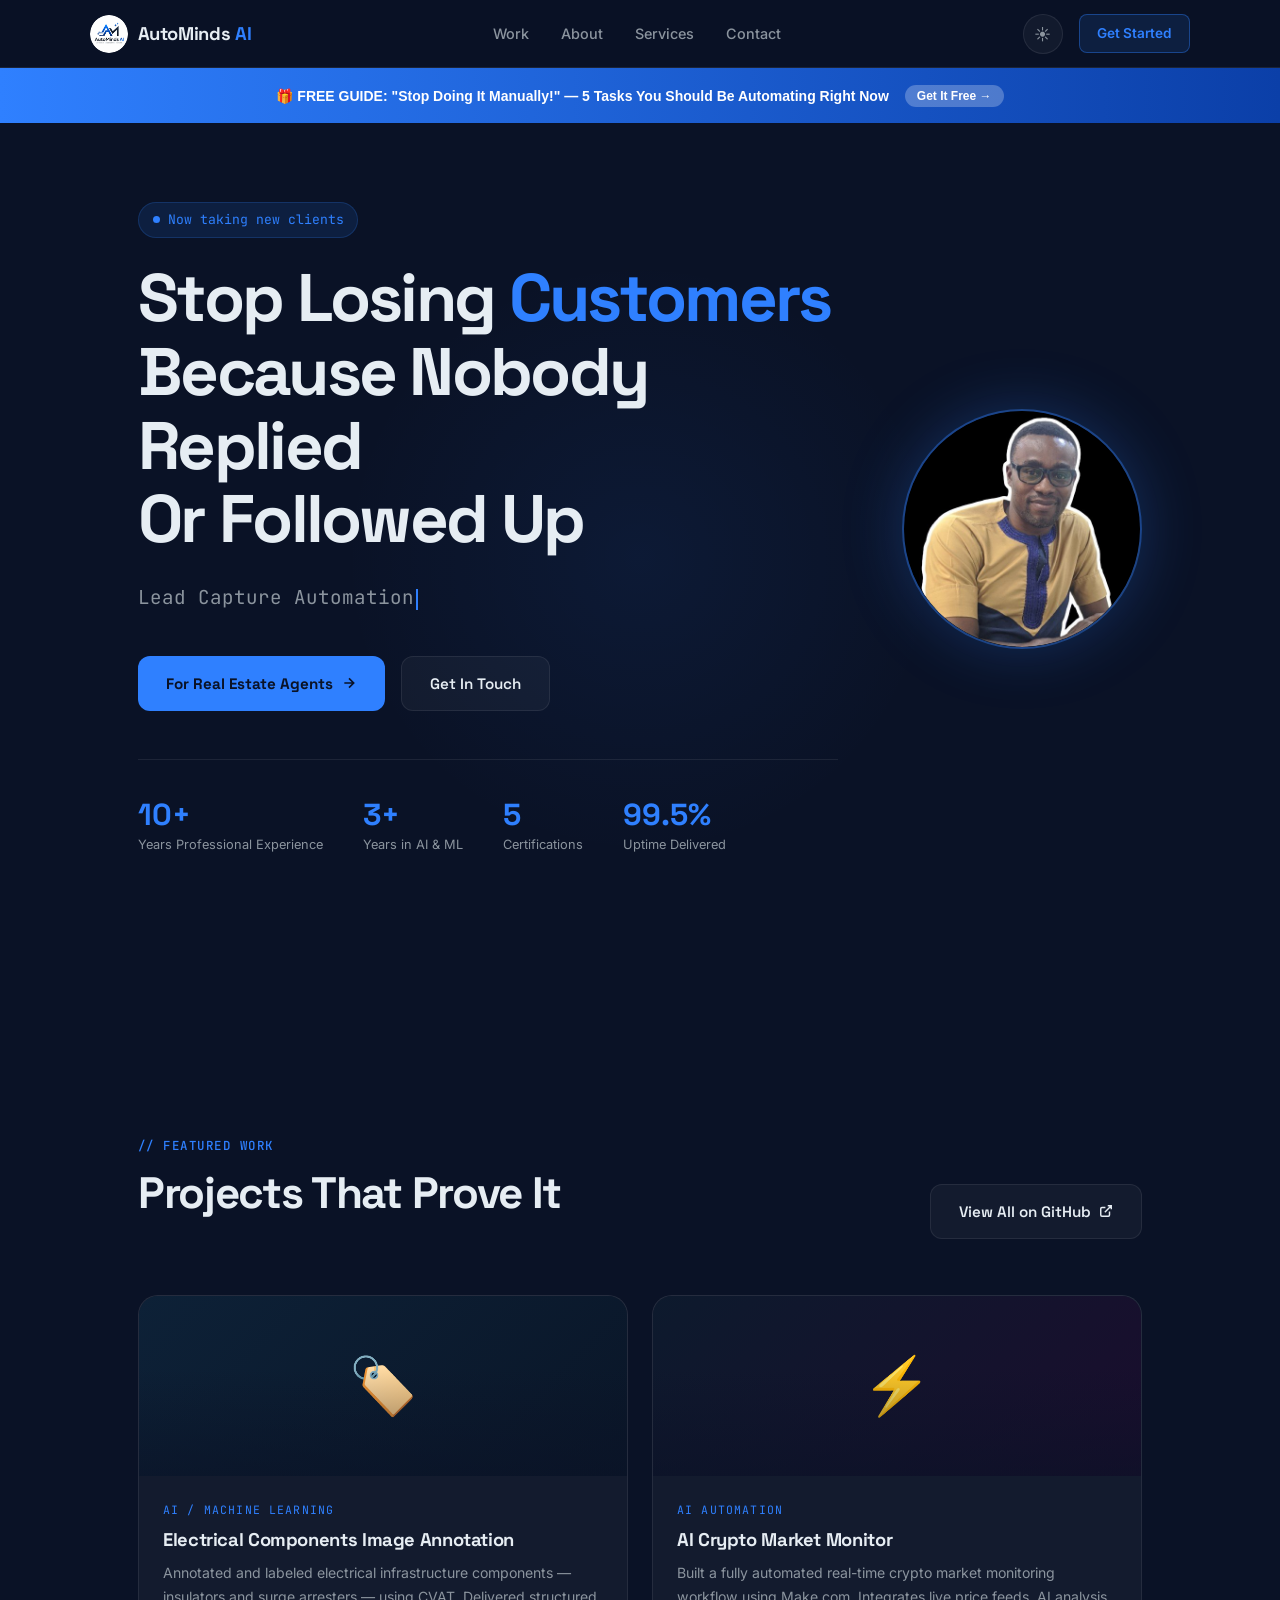
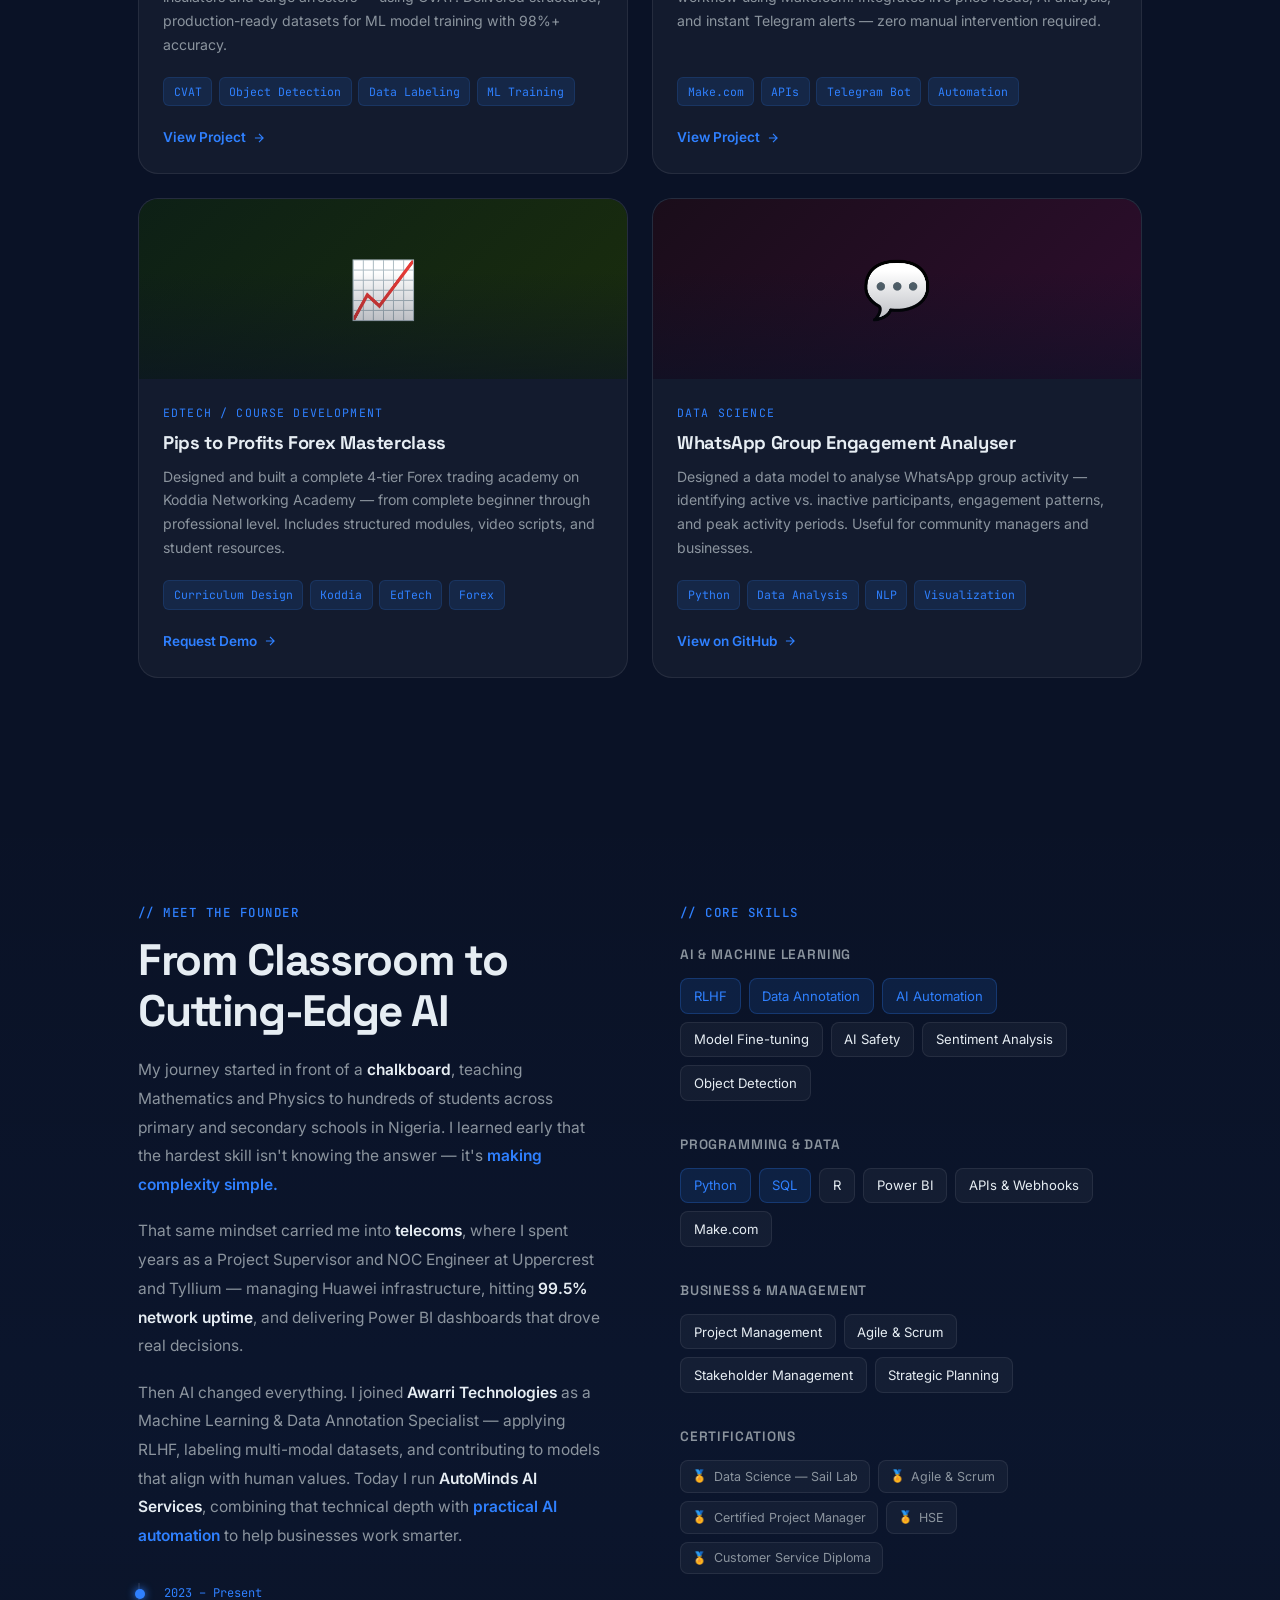
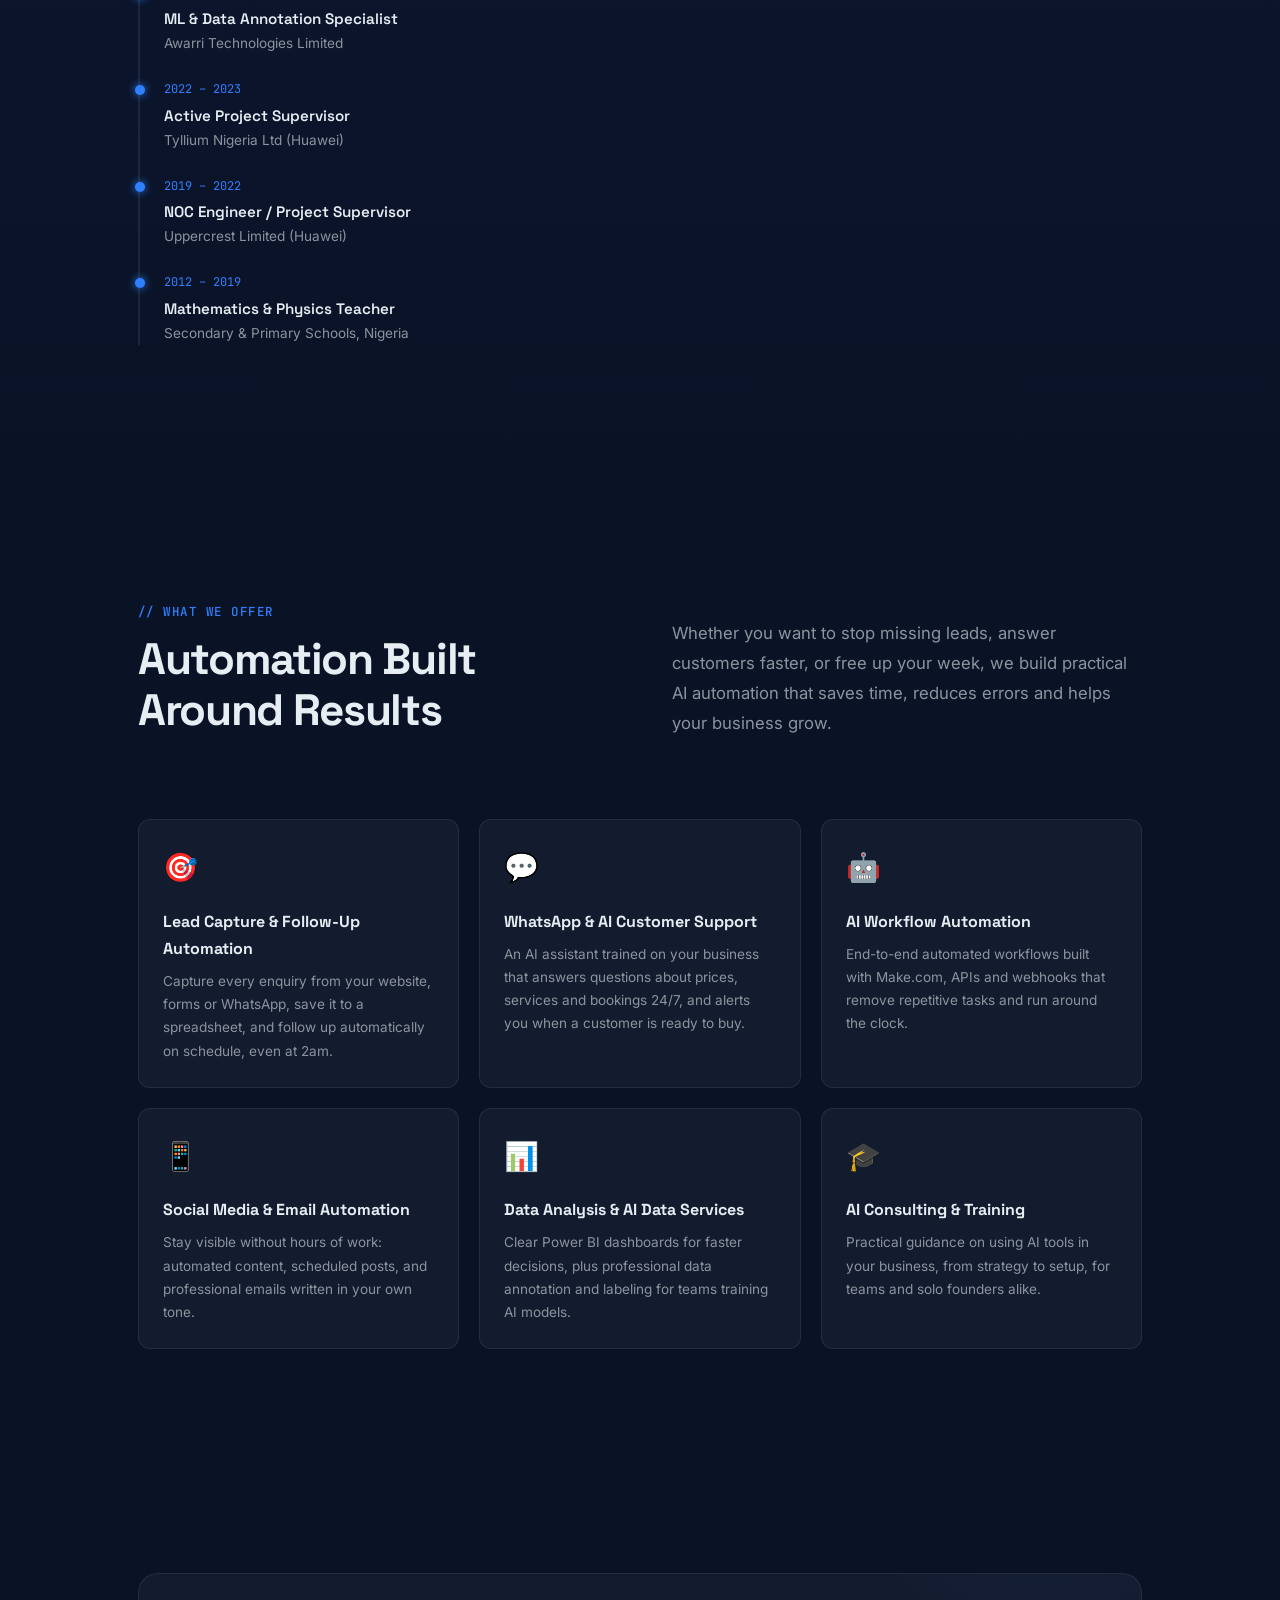
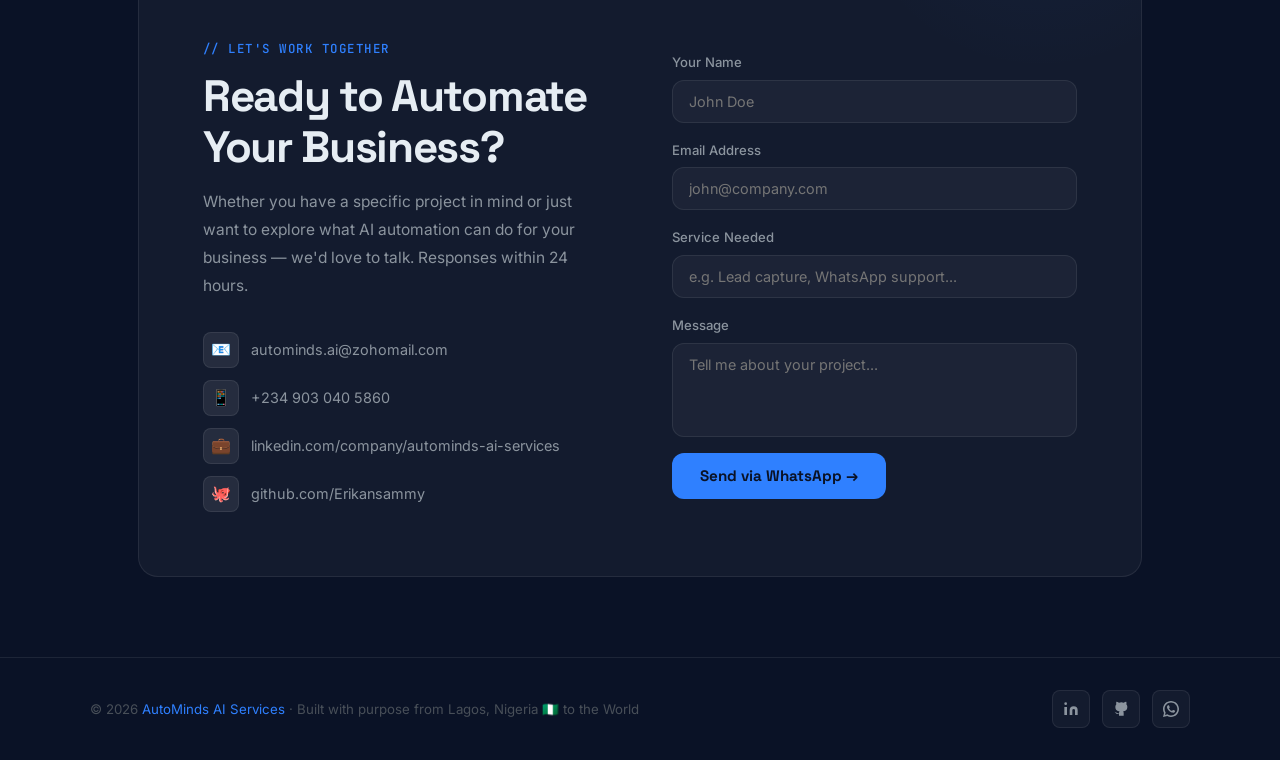
==== commit 0b5814a0: "Update index.html" ====
--- a/index.html
+++ b/index.html
@@ -661,19 +661,19 @@
         <div class="hero-content">
           <div class="hero-eyebrow fade-up delay-1">Now taking new clients</div>
           <h1 class="hero-headline fade-up delay-2">
-            Helping <span class="accent">Business Owners</span>
-            <span class="line2">To Stop Doing Things</span>
-            <span class="line2">Manually</span>
+            Stop Losing <span class="accent">Customers</span>
+            <span class="line2">Because Nobody Replied</span>
+            <span class="line2">Or Followed Up</span>
           </h1>
           <div class="typewriter-wrap fade-up delay-3">
             <span id="typewriter"></span><span class="cursor"></span>
           </div>
           <div class="hero-ctas fade-up delay-4">
-            <a href="#work" class="btn-primary">
-              See Our Work
+            <a href="real-estate.html?src=website" class="btn-primary">
+              For Real Estate Agents
               <svg width="16" height="16" viewBox="0 0 24 24" fill="none" stroke="currentColor" stroke-width="2.5"><path d="M5 12h14M12 5l7 7-7 7"/></svg>
             </a>
-            <a href="https://wa.me/2349030405860?text=Hi%20AutoMinds%20AI%2C%20I%27d%20like%20to%20automate%20my%20business" target="_blank" rel="noopener" class="btn-secondary">
+            <a href="https://wa.me/2349030405860?text=Hi%20AutoMinds%20AI%2C%20I%27d%20like%20to%20automate%20my%20business%20%28source%3A%20website%29" target="_blank" rel="noopener" class="btn-secondary">
               Get In Touch
             </a>
           </div>
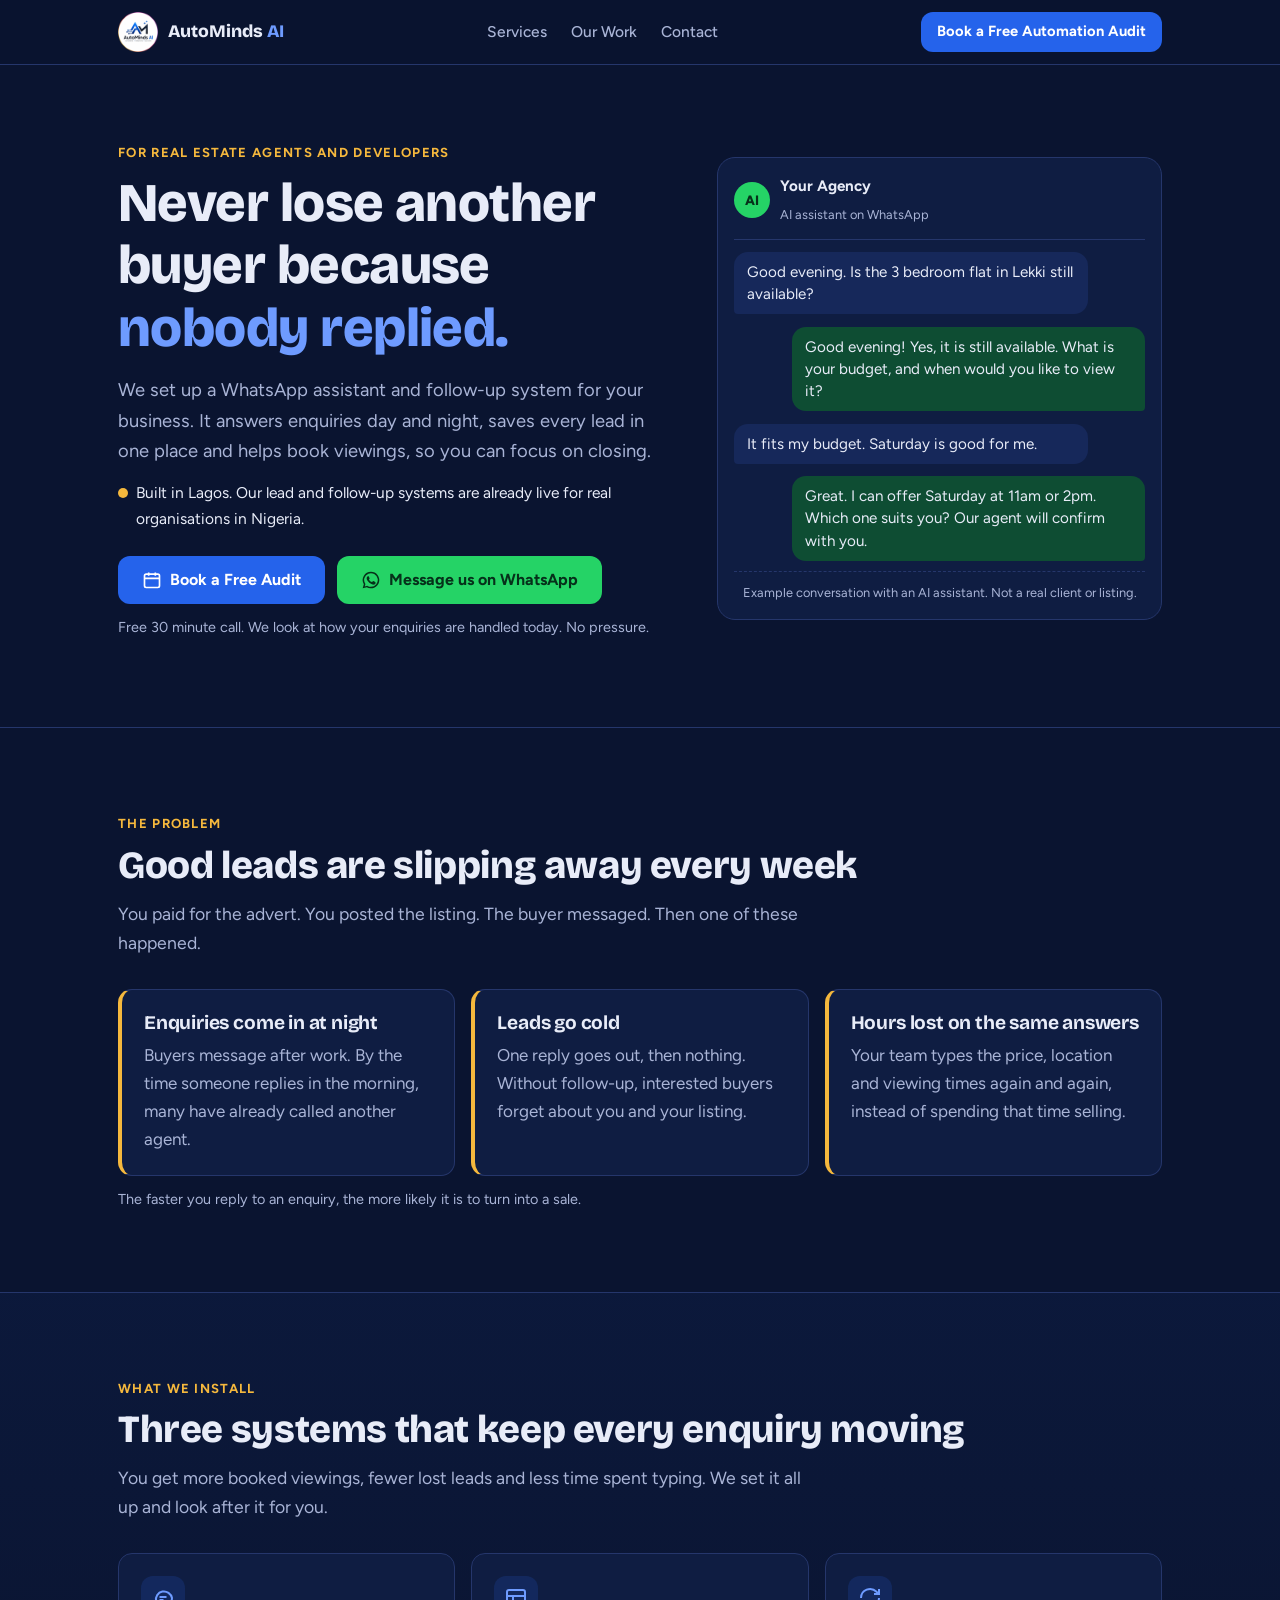
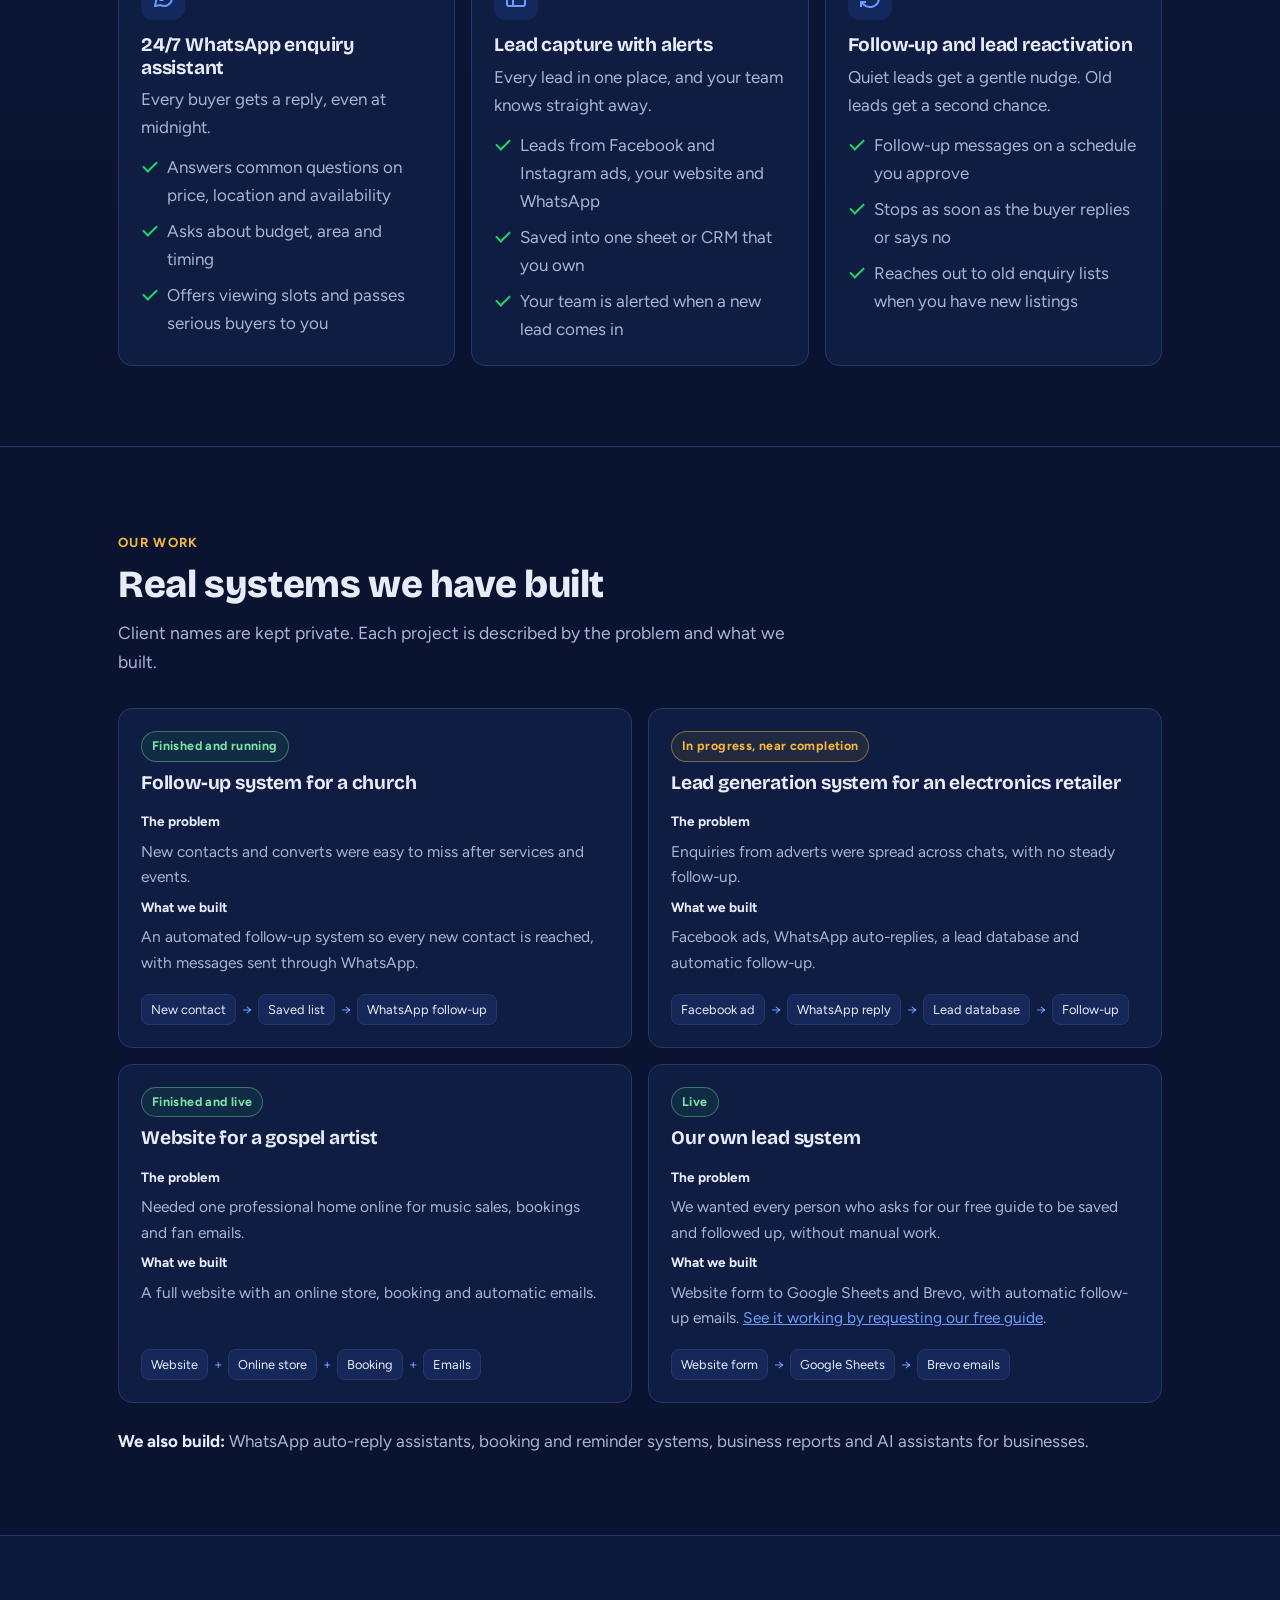
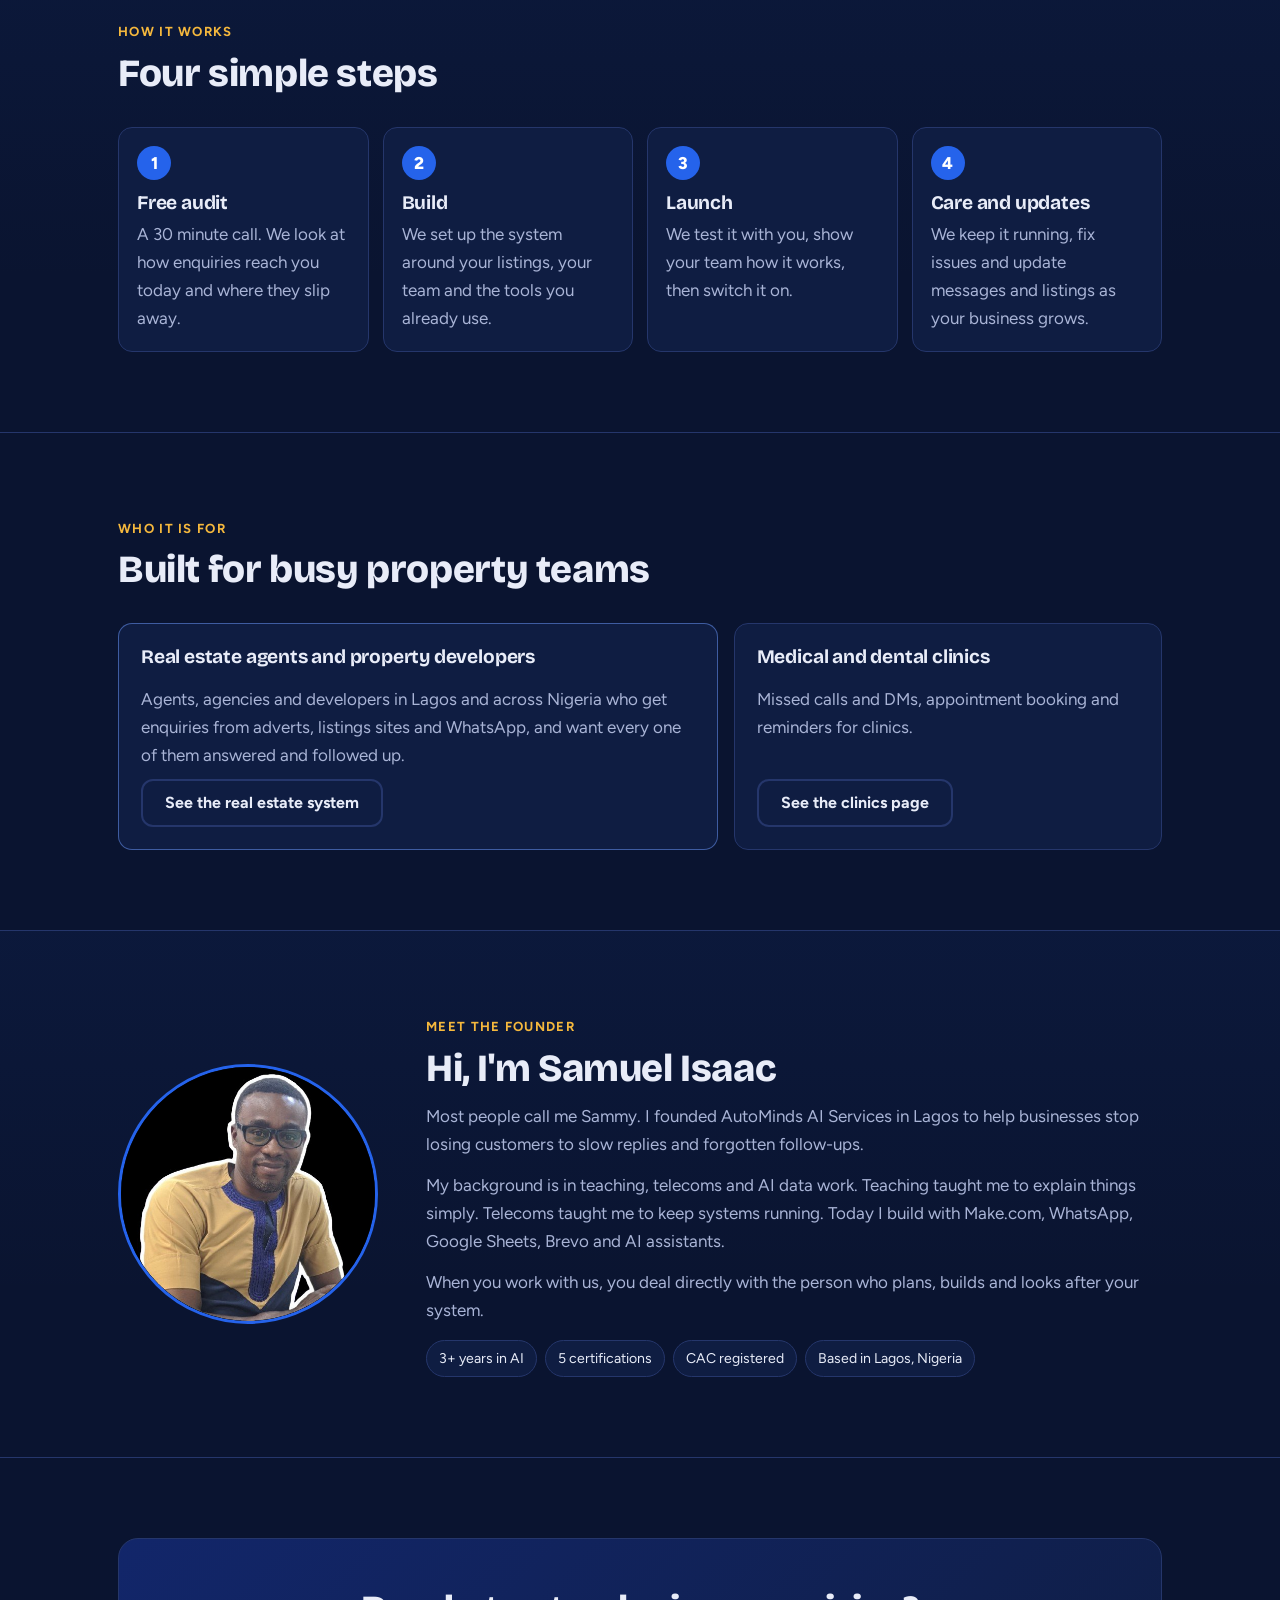
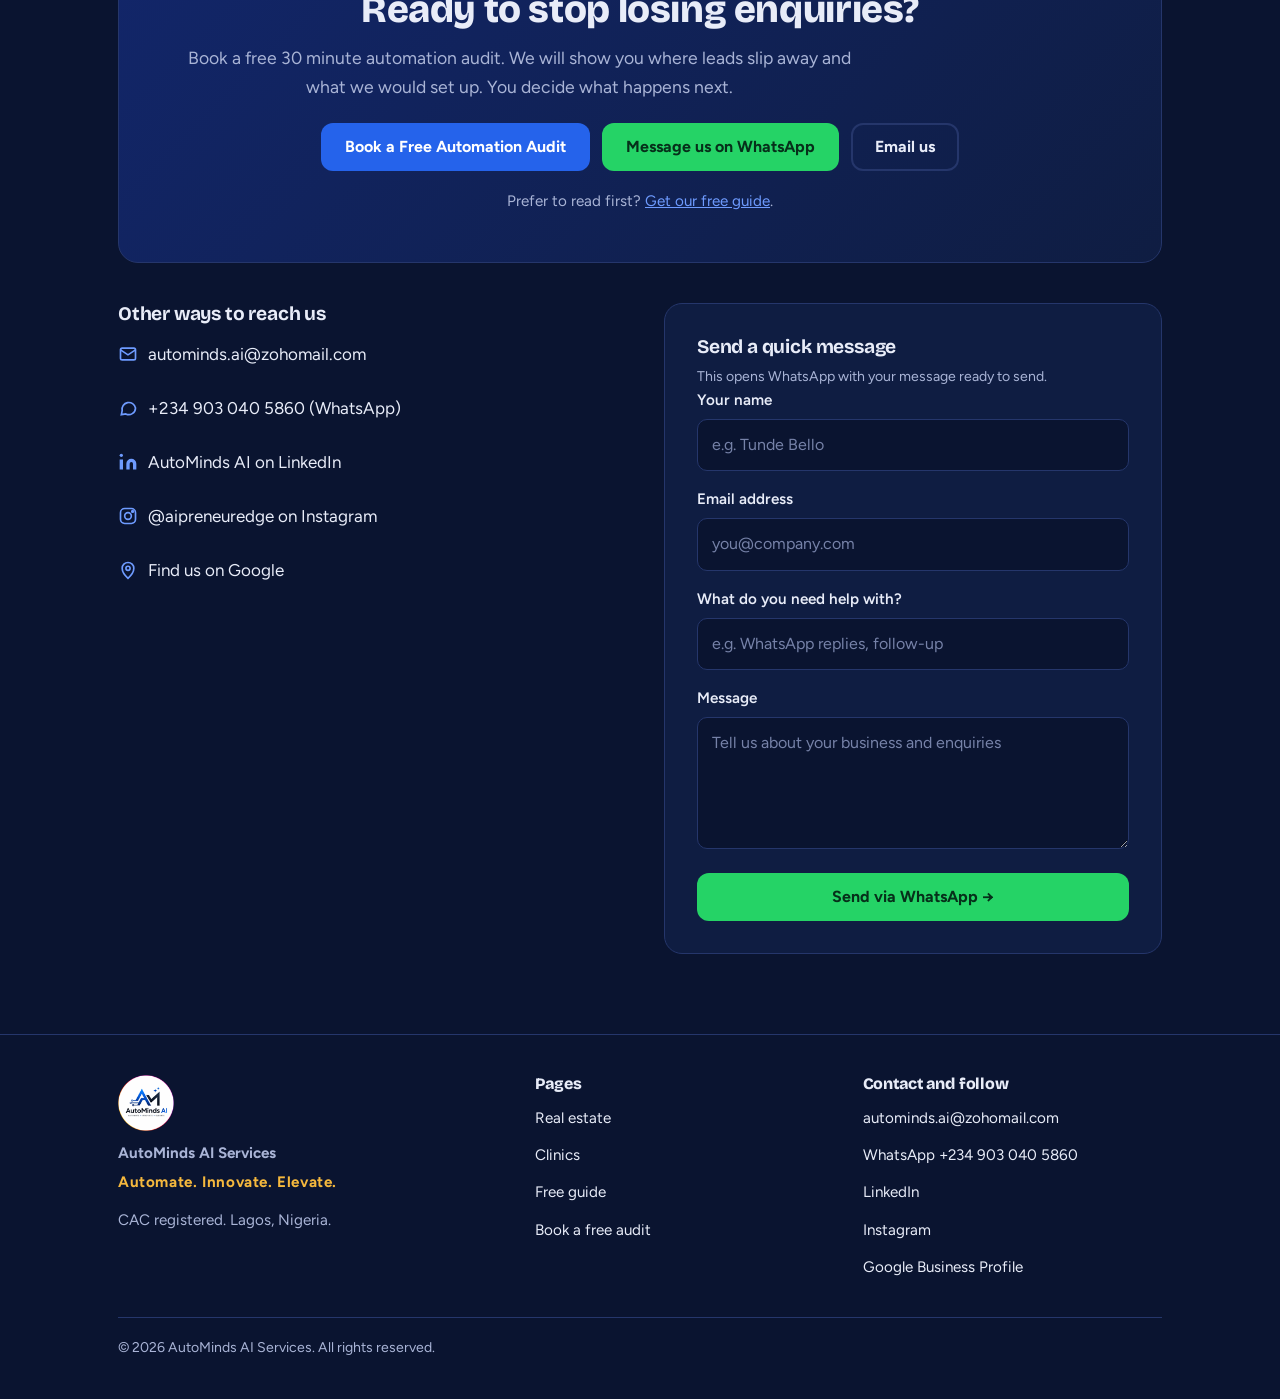
==== commit 40ea7ee1: "Rebuild site around real estate and clinics lead generation - New home page focused on real estate a" ====
--- a/index.html
+++ b/index.html
@@ -1,1061 +1,403 @@
 <!DOCTYPE html>
-<html lang="en" data-theme="dark">
+<html lang="en">
 <head>
-  <meta charset="UTF-8" />
-  <meta name="viewport" content="width=device-width, initial-scale=1.0" />
-  <meta name="description" content="AutoMinds AI Services helps Nigerian businesses automate lead capture, follow-ups, customer support and content with AI. Stop doing things manually. Save time and win more customers." />
-  <meta name="keywords" content="AI Automation, AutoMinds AI Services, Lead Capture Automation, WhatsApp Automation, Make.com, Workflow Automation, Lagos, Nigeria" />
-  <meta property="og:title" content="AutoMinds AI Services | AI Automation for Nigerian Businesses" />
-  <meta property="og:type" content="website" />
-  <meta property="og:url" content="https://autominds-ai.github.io/" />
-  <meta property="og:image" content="https://autominds-ai.github.io/autominds-logo.png" />
-  <meta property="og:description" content="We help Nigerian businesses automate lead capture, follow-ups, customer support and content with AI. Stop doing things manually." />
-  <title>AutoMinds AI Services | AI Automation for Nigerian Businesses</title>
-  <link rel="icon" type="image/png" href="favicon.png" />
-  <link rel="apple-touch-icon" href="apple-touch-icon.png" />
-  <link rel="preconnect" href="https://fonts.googleapis.com" />
-  <link rel="preconnect" href="https://fonts.gstatic.com" crossorigin />
-  <link href="https://fonts.googleapis.com/css2?family=Space+Grotesk:wght@300;400;500;600;700&family=Inter:wght@300;400;500;600&family=JetBrains+Mono:wght@400;500&display=swap" rel="stylesheet" />
-  <style>
-    /* ── TOKENS ──────────────────────────────────────────── */
-    :root {
-      --bg:          #0A1226;
-      --bg-card:     rgba(255,255,255,0.04);
-      --bg-card-h:   rgba(255,255,255,0.08);
-      --border:      rgba(255,255,255,0.08);
-      --border-h:    rgba(47,128,255,0.4);
-      --cyan:        #2F80FF;
-      --cyan-dim:    rgba(47,128,255,0.12);
-      --cyan-glow:   rgba(47,128,255,0.25);
-      --text:        #E6EDF3;
-      --text-muted:  #8B949E;
-      --text-faint:  #484F58;
-      --white:       #ffffff;
-      --radius:      12px;
-      --radius-lg:   20px;
-      --nav-h:       68px;
-      --transition:  0.25s cubic-bezier(0.4,0,0.2,1);
-    }
-    [data-theme="light"] {
-      --bg:          #F6F8FA;
-      --bg-card:     rgba(0,0,0,0.03);
-      --bg-card-h:   rgba(0,0,0,0.06);
-      --border:      rgba(0,0,0,0.08);
-      --border-h:    rgba(26,95,208,0.5);
-      --cyan:        #1A5FD0;
-      --cyan-dim:    rgba(26,95,208,0.10);
-      --cyan-glow:   rgba(26,95,208,0.20);
-      --text:        #1C2128;
-      --text-muted:  #57606A;
-      --text-faint:  #B0BAC4;
-      --white:       #ffffff;
-    }
-
-    /* ── RESET ───────────────────────────────────────────── */
-    *, *::before, *::after { box-sizing: border-box; margin: 0; padding: 0; }
-    html { scroll-behavior: smooth; }
-    body {
-      font-family: 'Inter', sans-serif;
-      background: var(--bg);
-      color: var(--text);
-      line-height: 1.7;
-      overflow-x: hidden;
-      transition: background var(--transition), color var(--transition);
-    }
-    a { color: inherit; text-decoration: none; }
-    img { display: block; max-width: 100%; }
-    ul { list-style: none; }
-    button { cursor: pointer; font-family: inherit; border: none; background: none; }
-
-    /* ── ANIMATIONS ──────────────────────────────────────── */
-    @keyframes fadeUp {
-      from { opacity: 0; transform: translateY(28px); }
-      to   { opacity: 1; transform: translateY(0); }
-    }
-    @keyframes blink {
-      0%,100% { opacity: 1; } 50% { opacity: 0; }
-    }
-    @keyframes pulse-ring {
-      0%   { transform: scale(0.9); box-shadow: 0 0 0 0 var(--cyan-glow); }
-      70%  { transform: scale(1);   box-shadow: 0 0 0 14px rgba(47,128,255,0); }
-      100% { transform: scale(0.9); box-shadow: 0 0 0 0 rgba(47,128,255,0); }
-    }
-    @keyframes shimmer {
-      0%   { background-position: -400px 0; }
-      100% { background-position: 400px 0; }
-    }
-    @keyframes float {
-      0%,100% { transform: translateY(0px); }
-      50%      { transform: translateY(-8px); }
-    }
-    .fade-up { animation: fadeUp 0.7s ease both; }
-    .delay-1 { animation-delay: 0.1s; }
-    .delay-2 { animation-delay: 0.22s; }
-    .delay-3 { animation-delay: 0.36s; }
-    .delay-4 { animation-delay: 0.52s; }
-    .delay-5 { animation-delay: 0.68s; }
-
-    /* ── NAV ─────────────────────────────────────────────── */
-    nav {
-      position: fixed; top: 0; left: 0; right: 0; z-index: 100;
-      height: var(--nav-h);
-      display: flex; align-items: center;
-      padding: 0 clamp(1.25rem, 5vw, 3rem);
-      background: rgba(10,18,38,0.85);
-      backdrop-filter: blur(18px);
-      border-bottom: 1px solid var(--border);
-      transition: background var(--transition), border-color var(--transition);
-    }
-    [data-theme="light"] nav { background: rgba(246,248,250,0.88); }
-    .nav-inner {
-      width: 100%; max-width: 1100px; margin: 0 auto;
-      display: flex; align-items: center; justify-content: space-between;
-    }
-    .nav-logo {
-      font-family: 'Space Grotesk', sans-serif;
-      font-weight: 700; font-size: 1.15rem;
-      letter-spacing: -0.02em;
-    }
-    .nav-logo { display: inline-flex; align-items: center; gap: 0.6rem; }
-    .nav-logo-img { width: 38px; height: 38px; border-radius: 50%; flex-shrink: 0; }
-    .nav-logo span { color: var(--cyan); }
-    .nav-links {
-      display: flex; gap: 2rem; align-items: center;
-    }
-    .nav-links a {
-      font-size: 0.9rem; font-weight: 500;
-      color: var(--text-muted);
-      transition: color var(--transition);
-      position: relative;
-    }
-    .nav-links a::after {
-      content: ''; position: absolute; bottom: -4px; left: 0;
-      width: 0; height: 2px; background: var(--cyan);
-      transition: width var(--transition);
-    }
-    .nav-links a:hover { color: var(--text); }
-    .nav-links a:hover::after { width: 100%; }
-    .nav-right { display: flex; align-items: center; gap: 1rem; }
-    .theme-toggle {
-      width: 40px; height: 40px; border-radius: 50%;
-      display: flex; align-items: center; justify-content: center;
-      background: var(--bg-card);
-      border: 1px solid var(--border);
-      color: var(--text-muted);
-      font-size: 1rem;
-      transition: all var(--transition);
-    }
-    .theme-toggle:hover { border-color: var(--border-h); color: var(--cyan); }
-    .nav-cta {
-      padding: 0.45rem 1.1rem;
-      background: var(--cyan-dim);
-      border: 1px solid var(--border-h);
-      border-radius: 8px;
-      color: var(--cyan);
-      font-size: 0.85rem; font-weight: 600;
-      transition: all var(--transition);
-    }
-    .nav-cta:hover { background: var(--cyan); color: var(--bg); }
-    .hamburger {
-      display: none; flex-direction: column; gap: 5px;
-      width: 32px; padding: 4px;
-    }
-    .hamburger span {
-      display: block; height: 2px; width: 100%;
-      background: var(--text); border-radius: 2px;
-      transition: all var(--transition);
-    }
-    .mobile-menu {
-      display: none; position: fixed; top: var(--nav-h); left: 0; right: 0;
-      background: var(--bg); border-bottom: 1px solid var(--border);
-      padding: 1.5rem clamp(1.25rem,5vw,3rem);
-      flex-direction: column; gap: 1.25rem; z-index: 99;
-    }
-    .mobile-menu.open { display: flex; }
-    .mobile-menu a {
-      font-size: 1rem; font-weight: 500; color: var(--text-muted);
-      transition: color var(--transition);
-    }
-    .mobile-menu a:hover { color: var(--cyan); }
-
-    /* ── LAYOUT HELPERS ──────────────────────────────────── */
-    .container {
-      max-width: 1100px; margin: 0 auto;
-      padding: 0 clamp(1.25rem, 5vw, 3rem);
-    }
-    section { padding: 7rem 0; }
-    .section-label {
-      font-family: 'JetBrains Mono', monospace;
-      font-size: 0.78rem; font-weight: 500;
-      color: var(--cyan); letter-spacing: 0.12em;
-      text-transform: uppercase; margin-bottom: 0.75rem;
-    }
-    .section-title {
-      font-family: 'Space Grotesk', sans-serif;
-      font-size: clamp(2rem, 4vw, 2.75rem);
-      font-weight: 700; letter-spacing: -0.03em;
-      line-height: 1.15; margin-bottom: 1.25rem;
-    }
-    .section-sub {
-      font-size: 1.05rem; color: var(--text-muted);
-      max-width: 520px; line-height: 1.8;
-    }
-
-    /* ── HERO ────────────────────────────────────────────── */
-    #hero {
-      min-height: 100vh;
-      display: flex; align-items: center;
-      padding-top: 1.5rem;
-      position: relative; overflow: hidden;
-    }
-    .hero-glow {
-      position: absolute; top: 15%; left: 50%;
-      transform: translateX(-50%);
-      width: 600px; height: 600px; border-radius: 50%;
-      background: radial-gradient(circle, rgba(47,128,255,0.07) 0%, transparent 70%);
-      pointer-events: none;
-    }
-    .hero-inner {
-      display: grid; grid-template-columns: 1fr auto;
-      gap: 4rem; align-items: center;
-      width: 100%;
-    }
-    .hero-eyebrow {
-      display: inline-flex; align-items: center; gap: 0.5rem;
-      font-family: 'JetBrains Mono', monospace;
-      font-size: 0.82rem; color: var(--cyan);
-      background: var(--cyan-dim);
-      border: 1px solid rgba(47,128,255,0.2);
-      padding: 0.35rem 0.85rem; border-radius: 100px;
-      margin-bottom: 1.5rem;
-    }
-    .hero-eyebrow::before {
-      content: ''; width: 7px; height: 7px; border-radius: 50%;
-      background: var(--cyan); animation: pulse-ring 2s ease-out infinite;
-    }
-    .hero-headline {
-      font-family: 'Space Grotesk', sans-serif;
-      font-size: clamp(2.6rem, 6vw, 4.2rem);
-      font-weight: 700; letter-spacing: -0.04em;
-      line-height: 1.1; margin-bottom: 1.5rem;
-    }
-    .hero-headline .accent { color: var(--cyan); }
-    .hero-headline .line2 { display: block; }
-    .typewriter-wrap {
-      font-family: 'JetBrains Mono', monospace;
-      font-size: clamp(1rem, 2vw, 1.2rem);
-      color: var(--text-muted); margin-bottom: 2.5rem;
-      min-height: 1.8em;
-    }
-    .typewriter-wrap .cursor {
-      display: inline-block; width: 2px; height: 1.1em;
-      background: var(--cyan); margin-left: 2px;
-      animation: blink 1s step-end infinite;
-      vertical-align: text-bottom;
-    }
-    .hero-ctas { display: flex; gap: 1rem; flex-wrap: wrap; }
-    .btn-primary {
-      display: inline-flex; align-items: center; gap: 0.5rem;
-      padding: 0.85rem 1.75rem;
-      background: var(--cyan); color: #0A1226;
-      font-family: 'Space Grotesk', sans-serif;
-      font-weight: 700; font-size: 0.95rem;
-      border-radius: var(--radius);
-      transition: all var(--transition);
-      box-shadow: 0 0 0 0 var(--cyan-glow);
-    }
-    .btn-primary:hover {
-      transform: translateY(-2px);
-      box-shadow: 0 8px 30px var(--cyan-glow);
-    }
-    .btn-secondary {
-      display: inline-flex; align-items: center; gap: 0.5rem;
-      padding: 0.85rem 1.75rem;
-      background: var(--bg-card);
-      border: 1px solid var(--border);
-      color: var(--text);
-      font-family: 'Space Grotesk', sans-serif;
-      font-weight: 600; font-size: 0.95rem;
-      border-radius: var(--radius);
-      transition: all var(--transition);
-    }
-    .btn-secondary:hover { border-color: var(--border-h); color: var(--cyan); transform: translateY(-2px); }
-    .hero-avatar-wrap {
-      position: relative; flex-shrink: 0;
-      animation: float 5s ease-in-out infinite;
-    }
-    .hero-avatar {
-      width: 240px; height: 240px; border-radius: 50%;
-      background: linear-gradient(135deg, var(--cyan-dim), var(--bg-card));
-      border: 2px solid var(--border-h);
-      display: flex; align-items: center; justify-content: center;
-      font-size: 5rem; overflow: hidden;
-      box-shadow: 0 0 60px var(--cyan-glow);
-    }
-    .hero-avatar img { width: 100%; height: 100%; object-fit: cover; }
-    .avatar-initials {
-      font-family: 'Space Grotesk', sans-serif;
-      font-size: 3.5rem; font-weight: 700;
-      color: var(--cyan); letter-spacing: -0.05em;
-    }
-    .hero-stats {
-      display: flex; gap: 2.5rem; margin-top: 3rem;
-      padding-top: 2.5rem;
-      border-top: 1px solid var(--border);
-    }
-    .stat-item { }
-    .stat-num {
-      font-family: 'Space Grotesk', sans-serif;
-      font-size: 1.9rem; font-weight: 700;
-      color: var(--cyan); line-height: 1;
-    }
-    .stat-label {
-      font-size: 0.8rem; color: var(--text-muted);
-      margin-top: 0.25rem;
-    }
-
-    /* ── PROJECTS ────────────────────────────────────────── */
-    #work { background: transparent; }
-    .projects-header {
-      display: flex; justify-content: space-between;
-      align-items: flex-end; flex-wrap: wrap;
-      gap: 1.5rem; margin-bottom: 3.5rem;
-    }
-    .projects-grid {
-      display: grid;
-      grid-template-columns: repeat(auto-fill, minmax(min(100%, 320px), 1fr));
-      gap: 1.5rem;
-    }
-    .project-card {
-      background: var(--bg-card);
-      border: 1px solid var(--border);
-      border-radius: var(--radius-lg);
-      overflow: hidden;
-      transition: all var(--transition);
-      display: flex; flex-direction: column;
-    }
-    .project-card:hover {
-      border-color: var(--border-h);
-      transform: translateY(-5px);
-      box-shadow: 0 20px 60px rgba(0,0,0,0.3);
-    }
-    .project-thumb {
-      height: 180px;
-      display: flex; align-items: center; justify-content: center;
-      font-size: 3.5rem; position: relative; overflow: hidden;
-    }
-    .thumb-annotation { background: linear-gradient(135deg, #0D2137, #0A1628); }
-    .thumb-automation { background: linear-gradient(135deg, #0D1A2D, #1A0D2D); }
-    .thumb-forex      { background: linear-gradient(135deg, #0D2016, #1A2D0D); }
-    .thumb-whatsapp   { background: linear-gradient(135deg, #1A0D1A, #2D0D2D); }
-    .project-thumb::after {
-      content: ''; position: absolute; inset: 0;
-      background: linear-gradient(to bottom, transparent 40%, rgba(10,18,38,0.6));
-    }
-    .project-body { padding: 1.5rem; flex: 1; display: flex; flex-direction: column; }
-    .project-category {
-      font-family: 'JetBrains Mono', monospace;
-      font-size: 0.72rem; color: var(--cyan);
-      letter-spacing: 0.1em; text-transform: uppercase;
-      margin-bottom: 0.5rem;
-    }
-    .project-title {
-      font-family: 'Space Grotesk', sans-serif;
-      font-size: 1.15rem; font-weight: 700;
-      letter-spacing: -0.02em; margin-bottom: 0.6rem;
-      line-height: 1.3;
-    }
-    .project-desc {
-      font-size: 0.88rem; color: var(--text-muted);
-      line-height: 1.7; flex: 1; margin-bottom: 1.25rem;
-    }
-    .project-tags { display: flex; flex-wrap: wrap; gap: 0.4rem; margin-bottom: 1.25rem; }
-    .tag {
-      font-family: 'JetBrains Mono', monospace;
-      font-size: 0.72rem; padding: 0.25rem 0.6rem;
-      background: var(--cyan-dim);
-      border: 1px solid rgba(47,128,255,0.15);
-      border-radius: 6px; color: var(--cyan);
-    }
-    .project-link {
-      display: inline-flex; align-items: center; gap: 0.4rem;
-      font-size: 0.85rem; font-weight: 600; color: var(--cyan);
-      transition: gap var(--transition);
-    }
-    .project-link:hover { gap: 0.65rem; }
-
-    /* ── ABOUT ───────────────────────────────────────────── */
-    #about {
-      background: linear-gradient(180deg, transparent, rgba(47,128,255,0.03) 50%, transparent);
-    }
-    .about-grid {
-      display: grid; grid-template-columns: 1fr 1fr;
-      gap: 5rem; align-items: start;
-    }
-    .about-bio p {
-      font-size: 0.97rem; color: var(--text-muted);
-      line-height: 1.85; margin-bottom: 1.1rem;
-    }
-    .about-bio p strong { color: var(--text); font-weight: 600; }
-    .about-bio .highlight {
-      color: var(--cyan); font-weight: 600; font-style: normal;
-    }
-    .timeline {
-      margin: 2rem 0;
-      border-left: 2px solid var(--border);
-      padding-left: 1.5rem;
-      display: flex; flex-direction: column; gap: 1.5rem;
-    }
-    .timeline-item { position: relative; }
-    .timeline-item::before {
-      content: ''; position: absolute;
-      left: calc(-1.5rem - 5px); top: 6px;
-      width: 10px; height: 10px; border-radius: 50%;
-      background: var(--cyan);
-      box-shadow: 0 0 8px var(--cyan);
-    }
-    .timeline-year {
-      font-family: 'JetBrains Mono', monospace;
-      font-size: 0.75rem; color: var(--cyan);
-      margin-bottom: 0.2rem;
-    }
-    .timeline-role {
-      font-family: 'Space Grotesk', sans-serif;
-      font-weight: 600; font-size: 0.95rem;
-    }
-    .timeline-place { font-size: 0.85rem; color: var(--text-muted); }
-    .skills-panel { }
-    .skills-panel .section-label { margin-bottom: 1.25rem; }
-    .skill-group { margin-bottom: 2rem; }
-    .skill-group-title {
-      font-family: 'Space Grotesk', sans-serif;
-      font-size: 0.85rem; font-weight: 600;
-      color: var(--text-muted); text-transform: uppercase;
-      letter-spacing: 0.06em; margin-bottom: 0.75rem;
-    }
-    .skill-chips { display: flex; flex-wrap: wrap; gap: 0.5rem; }
-    .skill-chip {
-      font-size: 0.82rem; padding: 0.35rem 0.8rem;
-      background: var(--bg-card);
-      border: 1px solid var(--border);
-      border-radius: 8px; color: var(--text);
-      transition: all var(--transition);
-    }
-    .skill-chip:hover { border-color: var(--border-h); color: var(--cyan); }
-    .skill-chip.core {
-      background: var(--cyan-dim);
-      border-color: rgba(47,128,255,0.25);
-      color: var(--cyan);
-    }
-    .certs-row {
-      display: flex; flex-wrap: wrap; gap: 0.5rem;
-      margin-top: 0.5rem;
-    }
-    .cert-badge {
-      display: flex; align-items: center; gap: 0.4rem;
-      font-size: 0.78rem; padding: 0.3rem 0.7rem;
-      background: var(--bg-card);
-      border: 1px solid var(--border);
-      border-radius: 8px; color: var(--text-muted);
-    }
-    .cert-badge::before { content: '🏅'; font-size: 0.75rem; }
-
-    /* ── SERVICES ────────────────────────────────────────── */
-    #services { }
-    .services-intro {
-      display: grid; grid-template-columns: 1fr 1fr;
-      gap: 4rem; align-items: center; margin-bottom: 4rem;
-    }
-    .services-grid {
-      display: grid;
-      grid-template-columns: repeat(auto-fill, minmax(min(100%, 280px), 1fr));
-      gap: 1.25rem;
-    }
-    .service-card {
-      background: var(--bg-card);
-      border: 1px solid var(--border);
-      border-radius: var(--radius);
-      padding: 1.5rem;
-      transition: all var(--transition);
-      position: relative; overflow: hidden;
-    }
-    .service-card::before {
-      content: ''; position: absolute;
-      top: 0; left: 0; right: 0; height: 2px;
-      background: linear-gradient(90deg, var(--cyan), transparent);
-      opacity: 0; transition: opacity var(--transition);
-    }
-    .service-card:hover { border-color: var(--border-h); transform: translateY(-3px); }
-    .service-card:hover::before { opacity: 1; }
-    .service-icon { font-size: 1.75rem; margin-bottom: 1rem; }
-    .service-name {
-      font-family: 'Space Grotesk', sans-serif;
-      font-weight: 700; font-size: 1rem;
-      margin-bottom: 0.5rem;
-    }
-    .service-desc { font-size: 0.85rem; color: var(--text-muted); line-height: 1.7; }
-
-    /* ── CONTACT ─────────────────────────────────────────── */
-    #contact { padding-bottom: 5rem; }
-    .contact-box {
-      background: var(--bg-card);
-      border: 1px solid var(--border);
-      border-radius: var(--radius-lg);
-      padding: clamp(2rem, 5vw, 4rem);
-      display: grid; grid-template-columns: 1fr 1fr;
-      gap: 4rem; align-items: center;
-      position: relative; overflow: hidden;
-    }
-    .contact-box::before {
-      content: ''; position: absolute;
-      top: -50%; right: -10%;
-      width: 400px; height: 400px; border-radius: 50%;
-      background: radial-gradient(circle, rgba(47,128,255,0.06) 0%, transparent 70%);
-      pointer-events: none;
-    }
-    .contact-left .section-title { margin-bottom: 1rem; }
-    .contact-desc { font-size: 0.97rem; color: var(--text-muted); line-height: 1.8; margin-bottom: 2rem; }
-    .contact-links { display: flex; flex-direction: column; gap: 0.75rem; }
-    .contact-link-item {
-      display: flex; align-items: center; gap: 0.75rem;
-      font-size: 0.9rem; color: var(--text-muted);
-      transition: color var(--transition);
-    }
-    .contact-link-item:hover { color: var(--cyan); }
-    .contact-link-icon {
-      width: 36px; height: 36px; border-radius: 8px;
-      background: var(--bg-card-h);
-      border: 1px solid var(--border);
-      display: flex; align-items: center; justify-content: center;
-      font-size: 1rem; flex-shrink: 0;
-    }
-    .contact-form { display: flex; flex-direction: column; gap: 1rem; }
-    .form-group { display: flex; flex-direction: column; gap: 0.4rem; }
-    .form-group label {
-      font-size: 0.82rem; font-weight: 500;
-      color: var(--text-muted);
-    }
-    .form-group input,
-    .form-group textarea {
-      padding: 0.75rem 1rem;
-      background: rgba(255,255,255,0.04);
-      border: 1px solid var(--border);
-      border-radius: var(--radius);
-      color: var(--text); font-family: inherit; font-size: 0.9rem;
-      transition: border-color var(--transition);
-      resize: none;
-    }
-    [data-theme="light"] .form-group input,
-    [data-theme="light"] .form-group textarea { background: rgba(0,0,0,0.04); }
-    .form-group input:focus,
-    .form-group textarea:focus {
-      outline: none; border-color: var(--border-h);
-      box-shadow: 0 0 0 3px var(--cyan-dim);
-    }
-    .form-submit {
-      padding: 0.85rem 1.75rem;
-      background: var(--cyan); color: #0A1226;
-      font-family: 'Space Grotesk', sans-serif;
-      font-weight: 700; font-size: 0.95rem;
-      border-radius: var(--radius);
-      transition: all var(--transition);
-      align-self: flex-start;
-    }
-    .form-submit:hover { opacity: 0.88; transform: translateY(-2px); }
-
-    /* ── FOOTER ──────────────────────────────────────────── */
-    footer {
-      border-top: 1px solid var(--border);
-      padding: 2rem clamp(1.25rem, 5vw, 3rem);
-    }
-    .footer-inner {
-      max-width: 1100px; margin: 0 auto;
-      display: flex; justify-content: space-between;
-      align-items: center; flex-wrap: wrap; gap: 1rem;
-    }
-    .footer-copy { font-size: 0.83rem; color: var(--text-faint); }
-    .footer-copy span { color: var(--cyan); }
-    .social-links { display: flex; gap: 0.75rem; }
-    .social-link {
-      width: 38px; height: 38px; border-radius: 8px;
-      background: var(--bg-card);
-      border: 1px solid var(--border);
-      display: flex; align-items: center; justify-content: center;
-      font-size: 1rem; color: var(--text-muted);
-      transition: all var(--transition);
-    }
-    .social-link:hover { border-color: var(--border-h); color: var(--cyan); }
-
-    /* ── SCROLL REVEAL ───────────────────────────────────── */
-    .reveal {
-      opacity: 0; transform: translateY(24px);
-      transition: opacity 0.65s ease, transform 0.65s ease;
-    }
-    .reveal.visible { opacity: 1; transform: translateY(0); }
-
-    /* ── RESPONSIVE ──────────────────────────────────────── */
-    @media (max-width: 860px) {
-      .hero-inner { grid-template-columns: 1fr; text-align: center; }
-      .hero-avatar-wrap { display: none; }
-      .hero-ctas { justify-content: center; }
-      .hero-stats { justify-content: center; }
-      .about-grid { grid-template-columns: 1fr; gap: 3rem; }
-      .services-intro { grid-template-columns: 1fr; gap: 2rem; }
-      .contact-box { grid-template-columns: 1fr; gap: 2.5rem; }
-      .nav-links { display: none; }
-      .nav-cta { display: none; }
-      .hamburger { display: flex; }
-    }
-    @media (max-width: 560px) {
-      section { padding: 4.5rem 0; }
-      .hero-stats { gap: 1.5rem; }
-      .stat-num { font-size: 1.5rem; }
-    }
-    @media (prefers-reduced-motion: reduce) {
-      *, *::before, *::after { animation-duration: 0.01ms !important; transition-duration: 0.01ms !important; }
-    }
-  </style>
+  <meta charset="UTF-8">
+  <meta name="viewport" content="width=device-width, initial-scale=1">
+  <title>AutoMinds AI | WhatsApp Replies and Lead Follow-Up for Real Estate in Nigeria</title>
+  <meta name="description" content="AutoMinds AI sets up WhatsApp assistants, lead capture and follow-up for real estate agents and property developers in Lagos and across Nigeria, so no buyer enquiry goes unanswered.">
+  <link rel="canonical" href="https://autominds-ai.github.io/">
+  <meta name="theme-color" content="#0A1430">
+
+  <meta property="og:type" content="website">
+  <meta property="og:site_name" content="AutoMinds AI Services">
+  <meta property="og:url" content="https://autominds-ai.github.io/">
+  <meta property="og:title" content="Never lose another buyer because nobody replied">
+  <meta property="og:description" content="WhatsApp replies, lead capture and follow-up for real estate agents and developers in Nigeria.">
+  <meta property="og:image" content="https://autominds-ai.github.io/assets/autominds-share.jpg">
+  <meta property="og:image:width" content="1200">
+  <meta property="og:image:height" content="630">
+  <meta property="og:image:alt" content="AutoMinds AI logo with the line: Never lose another buyer because nobody replied.">
+  <meta name="twitter:card" content="summary_large_image">
+  <meta name="twitter:title" content="Never lose another buyer because nobody replied">
+  <meta name="twitter:description" content="WhatsApp replies, lead capture and follow-up for real estate agents and developers in Nigeria.">
+  <meta name="twitter:image" content="https://autominds-ai.github.io/assets/autominds-share.jpg">
+
+  <link rel="icon" type="image/png" href="favicon.png">
+  <link rel="apple-touch-icon" href="apple-touch-icon.png">
+  <link rel="preconnect" href="https://fonts.googleapis.com">
+  <link rel="preconnect" href="https://fonts.gstatic.com" crossorigin>
+  <link href="https://fonts.googleapis.com/css2?family=Bricolage+Grotesque:wght@700;800&family=Figtree:wght@400;500;600;700;800&display=swap" rel="stylesheet">
+  <link rel="stylesheet" href="styles.css">
+
+  <script type="application/ld+json">
+  {
+    "@context": "https://schema.org",
+    "@type": "ProfessionalService",
+    "name": "AutoMinds AI Services",
+    "url": "https://autominds-ai.github.io/",
+    "logo": "https://autominds-ai.github.io/assets/autominds-logo.png",
+    "image": "https://autominds-ai.github.io/assets/autominds-share.jpg",
+    "email": "autominds.ai@zohomail.com",
+    "telephone": "+2349030405860",
+    "slogan": "Automate. Innovate. Elevate.",
+    "address": { "@type": "PostalAddress", "addressLocality": "Lagos", "addressCountry": "NG" },
+    "areaServed": "Nigeria",
+    "founder": { "@type": "Person", "name": "Samuel Isaac" },
+    "sameAs": [
+      "https://www.linkedin.com/company/autominds-ai-services/",
+      "https://www.instagram.com/aipreneuredge/"
+    ]
+  }
+  </script>
 </head>
 <body>
-
-  <!-- NAV -->
-  <nav>
-    <div class="nav-inner">
-      <a href="#hero" class="nav-logo"><img src="autominds-logo.png" alt="AutoMinds AI logo" class="nav-logo-img" onerror="this.style.display='none'" /><b style="font-weight:700">AutoMinds<span> AI</span></b></a>
-      <ul class="nav-links">
-        <li><a href="#work">Work</a></li>
-        <li><a href="#about">About</a></li>
-        <li><a href="#services">Services</a></li>
-        <li><a href="#contact">Contact</a></li>
-      </ul>
-      <div class="nav-right">
-        <button class="theme-toggle" id="themeToggle" aria-label="Toggle theme">☀️</button>
-        <a href="free-consultation.html" class="nav-cta">Get Started</a>
-        <button class="hamburger" id="hamburger" aria-label="Open menu">
-          <span></span><span></span><span></span>
-        </button>
-      </div>
+  <a class="skip-link" href="#main">Skip to content</a>
+
+  <!-- HEADER -->
+  <header class="site-header">
+    <div class="wrap header-inner">
+      <a class="brand" href="./" aria-label="AutoMinds AI home">
+        <img src="assets/autominds-logo-96.png" alt="" width="40" height="40">
+        <span>AutoMinds <b>AI</b></span>
+      </a>
+      <nav class="site-nav" aria-label="Main">
+        <ul>
+          <li><a href="#services">Services</a></li>
+          <li><a href="#work">Our Work</a></li>
+          <li><a href="#contact">Contact</a></li>
+        </ul>
+      </nav>
+      <a class="btn btn-primary btn-sm header-cta" href="https://calendly.com/eriksammy79/30min" target="_blank" rel="noopener">
+        <span class="long">Book a Free Automation Audit</span><span class="short">Free Audit</span>
+      </a>
     </div>
-  </nav>
-  <div id="free-guide-banner" style="position:relative !important;z-index:1 !important;margin-top:68px !important;background:linear-gradient(90deg,#2F80FF,#0B3FA8) !important;padding:14px 20px !important;text-align:center !important;font-family:'Segoe UI',sans-serif !important;width:100% !important;display:block !important;">
-  <a href="free-consultation.html" style="color:#ffffff !important;text-decoration:none !important;font-size:14px !important;font-weight:700 !important;display:inline-flex !important;align-items:center !important;gap:8px !important;line-height:normal !important;">
-    🎁 FREE GUIDE: "Stop Doing It Manually!" — 5 Tasks You Should Be Automating Right Now
-    <span style="background:rgba(255,255,255,0.25) !important;padding:4px 12px !important;border-radius:20px !important;font-size:12px !important;margin-left:8px !important;color:#ffffff !important;">Get It Free →</span>
-  </a>
-</div>
-
-  <!-- MOBILE MENU -->
-  <div class="mobile-menu" id="mobileMenu">
-    <a href="#work"     onclick="closeMobileMenu()">Work</a>
-    <a href="#about"    onclick="closeMobileMenu()">About</a>
-    <a href="#services" onclick="closeMobileMenu()">Services</a>
-    <a href="#contact"  onclick="closeMobileMenu()">Contact</a>
-    <a href="free-consultation.html" class="nav-cta" style="align-self:flex-start;">Get Started</a>
-  </div>
-
-  <!-- HERO -->
-  <section id="hero">
-    <div class="hero-glow"></div>
-    <div class="container">
-      <div class="hero-inner">
-        <div class="hero-content">
-          <div class="hero-eyebrow fade-up delay-1">Now taking new clients</div>
-          <h1 class="hero-headline fade-up delay-2">
-            Stop Losing <span class="accent">Customers</span>
-            <span class="line2">Because Nobody Replied</span>
-            <span class="line2">Or Followed Up</span>
-          </h1>
-          <div class="typewriter-wrap fade-up delay-3">
-            <span id="typewriter"></span><span class="cursor"></span>
-          </div>
-          <div class="hero-ctas fade-up delay-4">
-            <a href="real-estate.html?src=website" class="btn-primary">
-              For Real Estate Agents
-              <svg width="16" height="16" viewBox="0 0 24 24" fill="none" stroke="currentColor" stroke-width="2.5"><path d="M5 12h14M12 5l7 7-7 7"/></svg>
+  </header>
+
+  <main id="main">
+
+    <!-- 1. HERO -->
+    <section class="hero" aria-labelledby="hero-title">
+      <div class="wrap hero-grid">
+        <div>
+          <span class="eyebrow">For real estate agents and developers</span>
+          <h1 id="hero-title">Never lose another buyer because <span class="hl">nobody replied.</span></h1>
+          <p class="sub">We set up a WhatsApp assistant and follow-up system for your business. It answers enquiries day and night, saves every lead in one place and helps book viewings, so you can focus on closing.</p>
+          <p class="proof-line">Built in Lagos. Our lead and follow-up systems are already live for real organisations in Nigeria.</p>
+          <div class="btn-row">
+            <a class="btn btn-primary" href="https://calendly.com/eriksammy79/30min" target="_blank" rel="noopener">
+              <svg viewBox="0 0 24 24" fill="none" stroke="currentColor" stroke-width="2" aria-hidden="true"><rect x="3" y="5" width="18" height="16" rx="2"/><path d="M16 3v4M8 3v4M3 10h18"/></svg>
+              Book a Free Audit
             </a>
-            <a href="https://wa.me/2349030405860?text=Hi%20AutoMinds%20AI%2C%20I%27d%20like%20to%20automate%20my%20business%20%28source%3A%20website%29" target="_blank" rel="noopener" class="btn-secondary">
-              Get In Touch
+            <a class="btn btn-wa" href="https://wa.me/2349030405860?text=Hi%20AutoMinds%20AI%2C%20I%27d%20like%20to%20automate%20my%20business%20%28source%3A%20website%29" target="_blank" rel="noopener">
+              <svg viewBox="0 0 24 24" fill="currentColor" aria-hidden="true"><path d="M12 2a10 10 0 0 0-8.6 15.1L2 22l5-1.3A10 10 0 1 0 12 2Zm0 18.2a8.2 8.2 0 0 1-4.2-1.1l-.3-.2-3 .8.8-2.9-.2-.3A8.2 8.2 0 1 1 12 20.2Zm4.5-6.1c-.2-.1-1.5-.7-1.7-.8-.2-.1-.4-.1-.6.1l-.8 1c-.1.2-.3.2-.5.1a6.7 6.7 0 0 1-3.3-2.9c-.3-.4.2-.4.7-1.4.1-.2 0-.3 0-.4l-.8-1.8c-.2-.5-.4-.4-.6-.4h-.5a1 1 0 0 0-.7.3 3 3 0 0 0-.9 2.2 5.2 5.2 0 0 0 1.1 2.8 11.9 11.9 0 0 0 4.6 4c1.7.7 2.3.8 3.2.6.5-.1 1.5-.6 1.7-1.2.2-.6.2-1.1.2-1.2-.1-.1-.2-.2-.5-.3Z"/></svg>
+              Message us on WhatsApp
             </a>
           </div>
-          <div class="hero-stats fade-up delay-5">
-            <div class="stat-item">
-              <div class="stat-num">10+</div>
-              <div class="stat-label">Years Professional Experience</div>
-            </div>
-            <div class="stat-item">
-              <div class="stat-num">3+</div>
-              <div class="stat-label">Years in AI & ML</div>
-            </div>
-            <div class="stat-item">
-              <div class="stat-num">5</div>
-              <div class="stat-label">Certifications</div>
-            </div>
-            <div class="stat-item">
-              <div class="stat-num">99.5%</div>
-              <div class="stat-label">Uptime Delivered</div>
-            </div>
-          </div>
-        </div>
-        <div class="hero-avatar-wrap fade-up delay-3">
-          <div class="hero-avatar">
-            <img src="[data-uri]" alt="Samuel Isaac" style="width:100%;height:100%;object-fit:cover;border-radius:50%;">
-          </div>
-        </div>
-      </div>
-    </div>
-  </section>
-
-  <!-- PROJECTS -->
-  <section id="work">
-    <div class="container">
-      <div class="projects-header reveal">
+          <p class="note">Free 30 minute call. We look at how your enquiries are handled today. No pressure.</p>
+        </div>
+
+        <figure class="chat" aria-label="Example WhatsApp conversation with an AI assistant">
+          <div class="chat-top">
+            <div class="chat-avatar" aria-hidden="true">AI</div>
+            <div><strong>Your Agency</strong><small>AI assistant on WhatsApp</small></div>
+          </div>
+          <p class="msg msg-in">Good evening. Is the 3 bedroom flat in Lekki still available?</p>
+          <p class="msg msg-out">Good evening! Yes, it is still available. What is your budget, and when would you like to view it?</p>
+          <p class="msg msg-in">It fits my budget. Saturday is good for me.</p>
+          <p class="msg msg-out">Great. I can offer Saturday at 11am or 2pm. Which one suits you? Our agent will confirm with you.</p>
+          <figcaption class="chat-label">Example conversation with an AI assistant. Not a real client or listing.</figcaption>
+        </figure>
+      </div>
+    </section>
+
+    <!-- 2. THE PROBLEM -->
+    <section class="section" aria-labelledby="problem-title">
+      <div class="wrap">
+        <div class="section-head">
+          <span class="eyebrow">The problem</span>
+          <h2 id="problem-title">Good leads are slipping away every week</h2>
+          <p class="lead">You paid for the advert. You posted the listing. The buyer messaged. Then one of these happened.</p>
+        </div>
+        <div class="grid grid-3">
+          <article class="card card-pain">
+            <h3>Enquiries come in at night</h3>
+            <p>Buyers message after work. By the time someone replies in the morning, many have already called another agent.</p>
+          </article>
+          <article class="card card-pain">
+            <h3>Leads go cold</h3>
+            <p>One reply goes out, then nothing. Without follow-up, interested buyers forget about you and your listing.</p>
+          </article>
+          <article class="card card-pain">
+            <h3>Hours lost on the same answers</h3>
+            <p>Your team types the price, location and viewing times again and again, instead of spending that time selling.</p>
+          </article>
+        </div>
+        <p class="note">The faster you reply to an enquiry, the more likely it is to turn into a sale.</p>
+      </div>
+    </section>
+
+    <!-- 3. WHAT WE INSTALL -->
+    <section class="section section-alt" id="services" aria-labelledby="services-title">
+      <div class="wrap">
+        <div class="section-head">
+          <span class="eyebrow">What we install</span>
+          <h2 id="services-title">Three systems that keep every enquiry moving</h2>
+          <p class="lead">You get more booked viewings, fewer lost leads and less time spent typing. We set it all up and look after it for you.</p>
+        </div>
+        <div class="grid grid-3">
+          <article class="card">
+            <div class="icon" aria-hidden="true"><svg viewBox="0 0 24 24" fill="none" stroke="currentColor" stroke-width="2"><path d="M21 12a8 8 0 0 1-11.6 7.1L4 20l1-4.8A8 8 0 1 1 21 12Z"/><path d="M8.5 11h7M8.5 14h4"/></svg></div>
+            <h3>24/7 WhatsApp enquiry assistant</h3>
+            <p>Every buyer gets a reply, even at midnight.</p>
+            <ul class="ticks">
+              <li>Answers common questions on price, location and availability</li>
+              <li>Asks about budget, area and timing</li>
+              <li>Offers viewing slots and passes serious buyers to you</li>
+            </ul>
+          </article>
+          <article class="card">
+            <div class="icon" aria-hidden="true"><svg viewBox="0 0 24 24" fill="none" stroke="currentColor" stroke-width="2"><rect x="3" y="4" width="18" height="16" rx="2"/><path d="M3 10h18M9 10v10"/></svg></div>
+            <h3>Lead capture with alerts</h3>
+            <p>Every lead in one place, and your team knows straight away.</p>
+            <ul class="ticks">
+              <li>Leads from Facebook and Instagram ads, your website and WhatsApp</li>
+              <li>Saved into one sheet or CRM that you own</li>
+              <li>Your team is alerted when a new lead comes in</li>
+            </ul>
+          </article>
+          <article class="card">
+            <div class="icon" aria-hidden="true"><svg viewBox="0 0 24 24" fill="none" stroke="currentColor" stroke-width="2"><path d="M3 12a9 9 0 0 1 15.5-6.2L21 8"/><path d="M21 3v5h-5"/><path d="M21 12a9 9 0 0 1-15.5 6.2L3 16"/><path d="M3 21v-5h5"/></svg></div>
+            <h3>Follow-up and lead reactivation</h3>
+            <p>Quiet leads get a gentle nudge. Old leads get a second chance.</p>
+            <ul class="ticks">
+              <li>Follow-up messages on a schedule you approve</li>
+              <li>Stops as soon as the buyer replies or says no</li>
+              <li>Reaches out to old enquiry lists when you have new listings</li>
+            </ul>
+          </article>
+        </div>
+      </div>
+    </section>
+
+    <!-- DEMO: hidden until DEMO_WA_LINK is set in site.js -->
+    <section class="section" data-demo hidden aria-labelledby="demo-title">
+      <div class="wrap">
+        <div class="demo-box">
+          <div>
+            <span class="demo-tag">DEMO</span>
+            <h2 id="demo-title">Try it on WhatsApp</h2>
+            <p>Chat with our demo property assistant and see how your buyers would be answered. It uses sample listings, not real properties. The assistant is an AI, so please do not share private details.</p>
+          </div>
+          <a class="btn btn-wa" href="#" data-demo-link target="_blank" rel="noopener">Try the demo on WhatsApp</a>
+        </div>
+      </div>
+    </section>
+
+    <!-- 4. OUR WORK -->
+    <section class="section" id="work" aria-labelledby="work-title">
+      <div class="wrap">
+        <div class="section-head">
+          <span class="eyebrow">Our work</span>
+          <h2 id="work-title">Real systems we have built</h2>
+          <p class="lead">Client names are kept private. Each project is described by the problem and what we built.</p>
+        </div>
+        <div class="grid grid-2">
+          <article class="card work-card">
+            <span class="status status-live">Finished and running</span>
+            <h3>Follow-up system for a church</h3>
+            <dl>
+              <dt>The problem</dt><dd>New contacts and converts were easy to miss after services and events.</dd>
+              <dt>What we built</dt><dd>An automated follow-up system so every new contact is reached, with messages sent through WhatsApp.</dd>
+            </dl>
+            <div class="flow" aria-label="How it works: new contact, saved list, WhatsApp follow-up"><span>New contact</span><i aria-hidden="true">&rarr;</i><span>Saved list</span><i aria-hidden="true">&rarr;</i><span>WhatsApp follow-up</span></div>
+          </article>
+          <article class="card work-card">
+            <span class="status status-progress">In progress, near completion</span>
+            <h3>Lead generation system for an electronics retailer</h3>
+            <dl>
+              <dt>The problem</dt><dd>Enquiries from adverts were spread across chats, with no steady follow-up.</dd>
+              <dt>What we built</dt><dd>Facebook ads, WhatsApp auto-replies, a lead database and automatic follow-up.</dd>
+            </dl>
+            <div class="flow" aria-label="How it works: Facebook ad, WhatsApp reply, lead database, follow-up"><span>Facebook ad</span><i aria-hidden="true">&rarr;</i><span>WhatsApp reply</span><i aria-hidden="true">&rarr;</i><span>Lead database</span><i aria-hidden="true">&rarr;</i><span>Follow-up</span></div>
+          </article>
+          <article class="card work-card">
+            <span class="status status-live">Finished and live</span>
+            <h3>Website for a gospel artist</h3>
+            <dl>
+              <dt>The problem</dt><dd>Needed one professional home online for music sales, bookings and fan emails.</dd>
+              <dt>What we built</dt><dd>A full website with an online store, booking and automatic emails.</dd>
+            </dl>
+            <div class="flow" aria-label="Parts: website, online store, booking, email automation"><span>Website</span><i aria-hidden="true">+</i><span>Online store</span><i aria-hidden="true">+</i><span>Booking</span><i aria-hidden="true">+</i><span>Emails</span></div>
+          </article>
+          <article class="card work-card">
+            <span class="status status-live">Live</span>
+            <h3>Our own lead system</h3>
+            <dl>
+              <dt>The problem</dt><dd>We wanted every person who asks for our free guide to be saved and followed up, without manual work.</dd>
+              <dt>What we built</dt><dd>Website form to Google Sheets and Brevo, with automatic follow-up emails. <a href="free-consultation.html">See it working by requesting our free guide</a>.</dd>
+            </dl>
+            <div class="flow" aria-label="How it works: website form, Google Sheets, Brevo emails"><span>Website form</span><i aria-hidden="true">&rarr;</i><span>Google Sheets</span><i aria-hidden="true">&rarr;</i><span>Brevo emails</span></div>
+          </article>
+        </div>
+        <p class="capabilities"><strong>We also build:</strong> WhatsApp auto-reply assistants, booking and reminder systems, business reports and AI assistants for businesses.</p>
+      </div>
+    </section>
+
+    <!-- 5. HOW IT WORKS -->
+    <section class="section section-alt" aria-labelledby="how-title">
+      <div class="wrap">
+        <div class="section-head">
+          <span class="eyebrow">How it works</span>
+          <h2 id="how-title">Four simple steps</h2>
+        </div>
+        <ol class="steps steps-4">
+          <li><h3>Free audit</h3><p>A 30 minute call. We look at how enquiries reach you today and where they slip away.</p></li>
+          <li><h3>Build</h3><p>We set up the system around your listings, your team and the tools you already use.</p></li>
+          <li><h3>Launch</h3><p>We test it with you, show your team how it works, then switch it on.</p></li>
+          <li><h3>Care and updates</h3><p>We keep it running, fix issues and update messages and listings as your business grows.</p></li>
+        </ol>
+      </div>
+    </section>
+
+    <!-- 6. WHO IT IS FOR -->
+    <section class="section" aria-labelledby="who-title">
+      <div class="wrap">
+        <div class="section-head">
+          <span class="eyebrow">Who it is for</span>
+          <h2 id="who-title">Built for busy property teams</h2>
+        </div>
+        <div class="audience">
+          <article class="card card-main">
+            <h3>Real estate agents and property developers</h3>
+            <p>Agents, agencies and developers in Lagos and across Nigeria who get enquiries from adverts, listings sites and WhatsApp, and want every one of them answered and followed up.</p>
+            <a class="btn btn-ghost" href="real-estate.html?src=website">See the real estate system</a>
+          </article>
+          <article class="card">
+            <h3>Medical and dental clinics</h3>
+            <p>Missed calls and DMs, appointment booking and reminders for clinics.</p>
+            <a class="btn btn-ghost" href="clinics.html">See the clinics page</a>
+          </article>
+        </div>
+      </div>
+    </section>
+
+    <!-- 7. FOUNDER -->
+    <section class="section section-alt" aria-labelledby="founder-title">
+      <div class="wrap founder">
+        <img class="founder-photo" src="assets/samuel-isaac.jpg" alt="Samuel Isaac, founder of AutoMinds AI Services" width="260" height="260" loading="lazy" decoding="async">
         <div>
-          <div class="section-label">// Featured Work</div>
-          <h2 class="section-title">Projects That Prove It</h2>
-        </div>
-        <a href="https://github.com/Erikansammy" target="_blank" rel="noopener" class="btn-secondary">
-          View All on GitHub
-          <svg width="14" height="14" viewBox="0 0 24 24" fill="none" stroke="currentColor" stroke-width="2.5"><path d="M18 13v6a2 2 0 01-2 2H5a2 2 0 01-2-2V8a2 2 0 012-2h6M15 3h6v6M10 14L21 3"/></svg>
-        </a>
-      </div>
-      <div class="projects-grid">
-
-        <!-- Project 1 -->
-        <div class="project-card reveal">
-          <div class="project-thumb thumb-annotation">🏷️</div>
-          <div class="project-body">
-            <div class="project-category">AI / Machine Learning</div>
-            <h3 class="project-title">Electrical Components Image Annotation</h3>
-            <p class="project-desc">Annotated and labeled electrical infrastructure components — insulators and surge arresters — using CVAT. Delivered structured, production-ready datasets for ML model training with 98%+ accuracy.</p>
-            <div class="project-tags">
-              <span class="tag">CVAT</span>
-              <span class="tag">Object Detection</span>
-              <span class="tag">Data Labeling</span>
-              <span class="tag">ML Training</span>
-            </div>
-            <a href="https://github.com/Erikansammy/Image-Annotation-Project-Electrical-Components-CVAT-" target="_blank" rel="noopener" class="project-link">
-              View Project
-              <svg width="14" height="14" viewBox="0 0 24 24" fill="none" stroke="currentColor" stroke-width="2"><path d="M5 12h14M12 5l7 7-7 7"/></svg>
-            </a>
-          </div>
-        </div>
-
-        <!-- Project 2 -->
-        <div class="project-card reveal">
-          <div class="project-thumb thumb-automation">⚡</div>
-          <div class="project-body">
-            <div class="project-category">AI Automation</div>
-            <h3 class="project-title">AI Crypto Market Monitor</h3>
-            <p class="project-desc">Built a fully automated real-time crypto market monitoring workflow using Make.com. Integrates live price feeds, AI analysis, and instant Telegram alerts — zero manual intervention required.</p>
-            <div class="project-tags">
-              <span class="tag">Make.com</span>
-              <span class="tag">APIs</span>
-              <span class="tag">Telegram Bot</span>
-              <span class="tag">Automation</span>
-            </div>
-            <a href="https://github.com/Erikansammy/AI-Crypto-Market-Monitor-Automation-Workflow-with-Make.com-" target="_blank" rel="noopener" class="project-link">
-              View Project
-              <svg width="14" height="14" viewBox="0 0 24 24" fill="none" stroke="currentColor" stroke-width="2"><path d="M5 12h14M12 5l7 7-7 7"/></svg>
-            </a>
-          </div>
-        </div>
-
-        <!-- Project 3 -->
-        <div class="project-card reveal">
-          <div class="project-thumb thumb-forex">📈</div>
-          <div class="project-body">
-            <div class="project-category">EdTech / Course Development</div>
-            <h3 class="project-title">Pips to Profits Forex Masterclass</h3>
-            <p class="project-desc">Designed and built a complete 4-tier Forex trading academy on Koddia Networking Academy — from complete beginner through professional level. Includes structured modules, video scripts, and student resources.</p>
-            <div class="project-tags">
-              <span class="tag">Curriculum Design</span>
-              <span class="tag">Koddia</span>
-              <span class="tag">EdTech</span>
-              <span class="tag">Forex</span>
-            </div>
-            <a href="#contact" class="project-link">
-              Request Demo
-              <svg width="14" height="14" viewBox="0 0 24 24" fill="none" stroke="currentColor" stroke-width="2"><path d="M5 12h14M12 5l7 7-7 7"/></svg>
-            </a>
-          </div>
-        </div>
-
-        <!-- Project 4 -->
-        <div class="project-card reveal">
-          <div class="project-thumb thumb-whatsapp">💬</div>
-          <div class="project-body">
-            <div class="project-category">Data Science</div>
-            <h3 class="project-title">WhatsApp Group Engagement Analyser</h3>
-            <p class="project-desc">Designed a data model to analyse WhatsApp group activity — identifying active vs. inactive participants, engagement patterns, and peak activity periods. Useful for community managers and businesses.</p>
-            <div class="project-tags">
-              <span class="tag">Python</span>
-              <span class="tag">Data Analysis</span>
-              <span class="tag">NLP</span>
-              <span class="tag">Visualization</span>
-            </div>
-            <a href="https://github.com/Erikansammy" target="_blank" rel="noopener" class="project-link">
-              View on GitHub
-              <svg width="14" height="14" viewBox="0 0 24 24" fill="none" stroke="currentColor" stroke-width="2"><path d="M5 12h14M12 5l7 7-7 7"/></svg>
-            </a>
-          </div>
-        </div>
-
-      </div>
-    </div>
-  </section>
-
-  <!-- ABOUT -->
-  <section id="about">
-    <div class="container">
-      <div class="about-grid">
-        <div class="about-bio reveal">
-          <div class="section-label">// Meet the Founder</div>
-          <h2 class="section-title">From Classroom to<br>Cutting-Edge AI</h2>
-          <p>My journey started in front of a <strong>chalkboard</strong>, teaching Mathematics and Physics to hundreds of students across primary and secondary schools in Nigeria. I learned early that the hardest skill isn't knowing the answer — it's <em class="highlight">making complexity simple.</em></p>
-          <p>That same mindset carried me into <strong>telecoms</strong>, where I spent years as a Project Supervisor and NOC Engineer at Uppercrest and Tyllium — managing Huawei infrastructure, hitting <strong>99.5% network uptime</strong>, and delivering Power BI dashboards that drove real decisions.</p>
-          <p>Then AI changed everything. I joined <strong>Awarri Technologies</strong> as a Machine Learning & Data Annotation Specialist — applying RLHF, labeling multi-modal datasets, and contributing to models that align with human values. Today I run <strong>AutoMinds AI Services</strong>, combining that technical depth with <em class="highlight">practical AI automation</em> to help businesses work smarter.</p>
-          <div class="timeline">
-            <div class="timeline-item">
-              <div class="timeline-year">2023 – Present</div>
-              <div class="timeline-role">ML & Data Annotation Specialist</div>
-              <div class="timeline-place">Awarri Technologies Limited</div>
-            </div>
-            <div class="timeline-item">
-              <div class="timeline-year">2022 – 2023</div>
-              <div class="timeline-role">Active Project Supervisor</div>
-              <div class="timeline-place">Tyllium Nigeria Ltd (Huawei)</div>
-            </div>
-            <div class="timeline-item">
-              <div class="timeline-year">2019 – 2022</div>
-              <div class="timeline-role">NOC Engineer / Project Supervisor</div>
-              <div class="timeline-place">Uppercrest Limited (Huawei)</div>
-            </div>
-            <div class="timeline-item">
-              <div class="timeline-year">2012 – 2019</div>
-              <div class="timeline-role">Mathematics & Physics Teacher</div>
-              <div class="timeline-place">Secondary & Primary Schools, Nigeria</div>
-            </div>
-          </div>
-        </div>
-        <div class="skills-panel reveal">
-          <div class="section-label">// Core Skills</div>
-          <div class="skill-group">
-            <div class="skill-group-title">AI & Machine Learning</div>
-            <div class="skill-chips">
-              <span class="skill-chip core">RLHF</span>
-              <span class="skill-chip core">Data Annotation</span>
-              <span class="skill-chip core">AI Automation</span>
-              <span class="skill-chip">Model Fine-tuning</span>
-              <span class="skill-chip">AI Safety</span>
-              <span class="skill-chip">Sentiment Analysis</span>
-              <span class="skill-chip">Object Detection</span>
-            </div>
-          </div>
-          <div class="skill-group">
-            <div class="skill-group-title">Programming & Data</div>
-            <div class="skill-chips">
-              <span class="skill-chip core">Python</span>
-              <span class="skill-chip core">SQL</span>
-              <span class="skill-chip">R</span>
-              <span class="skill-chip">Power BI</span>
-              <span class="skill-chip">APIs & Webhooks</span>
-              <span class="skill-chip">Make.com</span>
-            </div>
-          </div>
-          <div class="skill-group">
-            <div class="skill-group-title">Business & Management</div>
-            <div class="skill-chips">
-              <span class="skill-chip">Project Management</span>
-              <span class="skill-chip">Agile & Scrum</span>
-              <span class="skill-chip">Stakeholder Management</span>
-              <span class="skill-chip">Strategic Planning</span>
-            </div>
-          </div>
-          <div class="skill-group">
-            <div class="skill-group-title">Certifications</div>
-            <div class="certs-row">
-              <span class="cert-badge">Data Science — Sail Lab</span>
-              <span class="cert-badge">Agile & Scrum</span>
-              <span class="cert-badge">Certified Project Manager</span>
-              <span class="cert-badge">HSE</span>
-              <span class="cert-badge">Customer Service Diploma</span>
-            </div>
-          </div>
-        </div>
-      </div>
-    </div>
-  </section>
-
-  <!-- SERVICES -->
-  <section id="services">
-    <div class="container">
-      <div class="services-intro reveal">
+          <span class="eyebrow">Meet the founder</span>
+          <h2 id="founder-title">Hi, I'm Samuel Isaac</h2>
+          <p>Most people call me Sammy. I founded AutoMinds AI Services in Lagos to help businesses stop losing customers to slow replies and forgotten follow-ups.</p>
+          <p>My background is in teaching, telecoms and AI data work. Teaching taught me to explain things simply. Telecoms taught me to keep systems running. Today I build with Make.com, WhatsApp, Google Sheets, Brevo and AI assistants.</p>
+          <p>When you work with us, you deal directly with the person who plans, builds and looks after your system.</p>
+          <ul class="facts" aria-label="Quick facts">
+            <li>3+ years in AI</li>
+            <li>5 certifications</li>
+            <li>CAC registered</li>
+            <li>Based in Lagos, Nigeria</li>
+          </ul>
+        </div>
+      </div>
+    </section>
+
+    <!-- 8. FINAL CALL TO ACTION + CONTACT -->
+    <section class="section" id="contact" aria-labelledby="contact-title">
+      <div class="wrap">
+        <div class="cta-box">
+          <h2 id="contact-title">Ready to stop losing enquiries?</h2>
+          <p class="lead">Book a free 30 minute automation audit. We will show you where leads slip away and what we would set up. You decide what happens next.</p>
+          <div class="btn-row">
+            <a class="btn btn-primary" href="https://calendly.com/eriksammy79/30min" target="_blank" rel="noopener">Book a Free Automation Audit</a>
+            <a class="btn btn-wa" href="https://wa.me/2349030405860?text=Hi%20AutoMinds%20AI%2C%20I%27d%20like%20to%20automate%20my%20business%20%28source%3A%20website%29" target="_blank" rel="noopener">Message us on WhatsApp</a>
+            <a class="btn btn-ghost" href="mailto:autominds.ai@zohomail.com">Email us</a>
+          </div>
+          <p class="small-links">Prefer to read first? <a href="free-consultation.html">Get our free guide</a>.</p>
+        </div>
+
+        <div class="contact-grid">
+          <div>
+            <h3>Other ways to reach us</h3>
+            <ul class="contact-list">
+              <li><a href="mailto:autominds.ai@zohomail.com"><svg viewBox="0 0 24 24" fill="none" stroke="currentColor" stroke-width="2" aria-hidden="true"><rect x="3" y="5" width="18" height="14" rx="2"/><path d="m3 7 9 6 9-6"/></svg>autominds.ai@zohomail.com</a></li>
+              <li><a href="https://wa.me/2349030405860" target="_blank" rel="noopener"><svg viewBox="0 0 24 24" fill="none" stroke="currentColor" stroke-width="2" aria-hidden="true"><path d="M21 12a8 8 0 0 1-11.6 7.1L4 20l1-4.8A8 8 0 1 1 21 12Z"/></svg>+234 903 040 5860 (WhatsApp)</a></li>
+              <li><a href="https://www.linkedin.com/company/autominds-ai-services/" target="_blank" rel="noopener"><svg viewBox="0 0 24 24" fill="currentColor" aria-hidden="true"><path d="M16 8a6 6 0 0 1 6 6v7h-4v-7a2 2 0 0 0-4 0v7h-4v-7a6 6 0 0 1 6-6ZM2 9h4v12H2z"/><circle cx="4" cy="4" r="2"/></svg>AutoMinds AI on LinkedIn</a></li>
+              <li><a href="https://www.instagram.com/aipreneuredge/" target="_blank" rel="noopener"><svg viewBox="0 0 24 24" fill="none" stroke="currentColor" stroke-width="2" aria-hidden="true"><rect x="3" y="3" width="18" height="18" rx="5"/><circle cx="12" cy="12" r="4"/><circle cx="17.5" cy="6.5" r="1" fill="currentColor"/></svg>@aipreneuredge on Instagram</a></li>
+              <li><a href="https://share.google/uqQYjSjUdoh8zCZvq" target="_blank" rel="noopener"><svg viewBox="0 0 24 24" fill="none" stroke="currentColor" stroke-width="2" aria-hidden="true"><path d="M12 22s7-6.2 7-12a7 7 0 0 0-14 0c0 5.8 7 12 7 12Z"/><circle cx="12" cy="10" r="2.5"/></svg>Find us on Google</a></li>
+            </ul>
+          </div>
+
+          <div class="form-card">
+            <h3>Send a quick message</h3>
+            <p class="form-note">This opens WhatsApp with your message ready to send.</p>
+            <form class="form contact-form" onsubmit="handleSubmit(event)">
+              <div class="field">
+                <label for="name">Your name</label>
+                <input type="text" id="name" autocomplete="name" placeholder="e.g. Tunde Bello" required>
+              </div>
+              <div class="field">
+                <label for="email">Email address</label>
+                <input type="email" id="email" autocomplete="email" placeholder="you@company.com" required>
+              </div>
+              <div class="field">
+                <label for="service">What do you need help with?</label>
+                <input type="text" id="service" placeholder="e.g. WhatsApp replies, follow-up">
+              </div>
+              <div class="field">
+                <label for="message">Message</label>
+                <textarea id="message" rows="4" placeholder="Tell us about your business and enquiries" required></textarea>
+              </div>
+              <button type="submit" class="btn btn-wa form-submit" id="submitBtn">Send via WhatsApp →</button>
+            </form>
+          </div>
+        </div>
+      </div>
+    </section>
+  </main>
+
+  <!-- FOOTER -->
+  <footer class="site-footer">
+    <div class="wrap">
+      <div class="footer-grid">
+        <div class="footer-brand">
+          <img src="assets/autominds-logo-96.png" alt="AutoMinds AI logo" width="56" height="56" loading="lazy">
+          <p><strong>AutoMinds AI Services</strong></p>
+          <p class="tagline">Automate. Innovate. Elevate.</p>
+          <p>CAC registered. Lagos, Nigeria.</p>
+        </div>
         <div>
-          <div class="section-label">// What We Offer</div>
-          <h2 class="section-title">Automation Built<br>Around Results</h2>
-        </div>
-        <p class="section-sub">Whether you want to stop missing leads, answer customers faster, or free up your week, we build practical AI automation that saves time, reduces errors and helps your business grow.</p>
-      </div>
-      <div class="services-grid">
-        <div class="service-card reveal">
-          <div class="service-icon">🎯</div>
-          <div class="service-name">Lead Capture &amp; Follow-Up Automation</div>
-          <p class="service-desc">Capture every enquiry from your website, forms or WhatsApp, save it to a spreadsheet, and follow up automatically on schedule, even at 2am.</p>
-        </div>
-        <div class="service-card reveal">
-          <div class="service-icon">💬</div>
-          <div class="service-name">WhatsApp &amp; AI Customer Support</div>
-          <p class="service-desc">An AI assistant trained on your business that answers questions about prices, services and bookings 24/7, and alerts you when a customer is ready to buy.</p>
-        </div>
-        <div class="service-card reveal">
-          <div class="service-icon">🤖</div>
-          <div class="service-name">AI Workflow Automation</div>
-          <p class="service-desc">End-to-end automated workflows built with Make.com, APIs and webhooks that remove repetitive tasks and run around the clock.</p>
-        </div>
-        <div class="service-card reveal">
-          <div class="service-icon">📱</div>
-          <div class="service-name">Social Media &amp; Email Automation</div>
-          <p class="service-desc">Stay visible without hours of work: automated content, scheduled posts, and professional emails written in your own tone.</p>
-        </div>
-        <div class="service-card reveal">
-          <div class="service-icon">📊</div>
-          <div class="service-name">Data Analysis &amp; AI Data Services</div>
-          <p class="service-desc">Clear Power BI dashboards for faster decisions, plus professional data annotation and labeling for teams training AI models.</p>
-        </div>
-        <div class="service-card reveal">
-          <div class="service-icon">🎓</div>
-          <div class="service-name">AI Consulting &amp; Training</div>
-          <p class="service-desc">Practical guidance on using AI tools in your business, from strategy to setup, for teams and solo founders alike.</p>
-        </div>
-      </div>
-    </div>
-  </section>
-
-  <!-- CONTACT -->
-  <section id="contact">
-    <div class="container">
-      <div class="contact-box reveal">
-        <div class="contact-left">
-          <div class="section-label">// Let's Work Together</div>
-          <h2 class="section-title">Ready to Automate<br>Your Business?</h2>
-          <p class="contact-desc">Whether you have a specific project in mind or just want to explore what AI automation can do for your business — we'd love to talk. Responses within 24 hours.</p>
-          <div class="contact-links">
-            <a href="mailto:autominds.ai@zohomail.com" class="contact-link-item">
-              <span class="contact-link-icon">📧</span>
-              autominds.ai@zohomail.com
-            </a>
-            <a href="https://wa.me/2349030405860" target="_blank" rel="noopener" class="contact-link-item">
-              <span class="contact-link-icon">📱</span>
-              +234 903 040 5860
-            </a>
-            <a href="https://www.linkedin.com/company/autominds-ai-services/" target="_blank" rel="noopener" class="contact-link-item">
-              <span class="contact-link-icon">💼</span>
-              linkedin.com/company/autominds-ai-services
-            </a>
-            <a href="https://github.com/Erikansammy" target="_blank" rel="noopener" class="contact-link-item">
-              <span class="contact-link-icon">🐙</span>
-              github.com/Erikansammy
-            </a>
-          </div>
-        </div>
-        <div class="contact-right">
-          <form class="contact-form" onsubmit="handleSubmit(event)">
-            <div class="form-group">
-              <label for="name">Your Name</label>
-              <input type="text" id="name" placeholder="John Doe" required />
-            </div>
-            <div class="form-group">
-              <label for="email">Email Address</label>
-              <input type="email" id="email" placeholder="john@company.com" required />
-            </div>
-            <div class="form-group">
-              <label for="service">Service Needed</label>
-              <input type="text" id="service" placeholder="e.g. Lead capture, WhatsApp support..." />
-            </div>
-            <div class="form-group">
-              <label for="message">Message</label>
-              <textarea id="message" rows="4" placeholder="Tell me about your project..." required></textarea>
-            </div>
-            <button type="submit" class="form-submit" id="submitBtn">Send via WhatsApp →</button>
-          </form>
-        </div>
-      </div>
-    </div>
-  </section>
-
-  <!-- FOOTER -->
-  <footer>
-    <div class="footer-inner">
-      <p class="footer-copy">© 2026 <span>AutoMinds AI Services</span> · Built with purpose from Lagos, Nigeria 🇳🇬 to the World</p>
-      <div class="social-links">
-        <a href="https://www.linkedin.com/company/autominds-ai-services/" target="_blank" rel="noopener" class="social-link" aria-label="LinkedIn">
-          <svg width="16" height="16" viewBox="0 0 24 24" fill="currentColor"><path d="M16 8a6 6 0 016 6v7h-4v-7a2 2 0 00-2-2 2 2 0 00-2 2v7h-4v-7a6 6 0 016-6zM2 9h4v12H2z"/><circle cx="4" cy="4" r="2"/></svg>
-        </a>
-        <a href="https://github.com/Erikansammy" target="_blank" rel="noopener" class="social-link" aria-label="GitHub">
-          <svg width="16" height="16" viewBox="0 0 24 24" fill="currentColor"><path d="M9 19c-5 1.5-5-2.5-7-3m14 6v-3.87a3.37 3.37 0 00-.94-2.61c3.14-.35 6.44-1.54 6.44-7A5.44 5.44 0 0020 4.77 5.07 5.07 0 0019.91 1S18.73.65 16 2.48a13.38 13.38 0 00-7 0C6.27.65 5.09 1 5.09 1A5.07 5.07 0 005 4.77a5.44 5.44 0 00-1.5 3.78c0 5.42 3.3 6.61 6.44 7A3.37 3.37 0 009 18.13V22"/></svg>
-        </a>
-        <a href="https://wa.me/2349030405860" target="_blank" rel="noopener" class="social-link" aria-label="WhatsApp">
-          <svg width="16" height="16" viewBox="0 0 24 24" fill="currentColor"><path d="M17.472 14.382c-.297-.149-1.758-.867-2.03-.967-.273-.099-.471-.148-.67.15-.197.297-.767.966-.94 1.164-.173.199-.347.223-.644.075-.297-.15-1.255-.463-2.39-1.475-.883-.788-1.48-1.761-1.653-2.059-.173-.297-.018-.458.13-.606.134-.133.298-.347.446-.52.149-.174.198-.298.298-.497.099-.198.05-.371-.025-.52-.075-.149-.669-1.612-.916-2.207-.242-.579-.487-.5-.669-.51-.173-.008-.371-.01-.57-.01-.198 0-.52.074-.792.372-.272.297-1.04 1.016-1.04 2.479 0 1.462 1.065 2.875 1.213 3.074.149.198 2.096 3.2 5.077 4.487.709.306 1.262.489 1.694.625.712.227 1.36.195 1.871.118.571-.085 1.758-.719 2.006-1.413.248-.694.248-1.289.173-1.413-.074-.124-.272-.198-.57-.347z"/><path d="M12 0C5.373 0 0 5.373 0 12c0 2.123.555 4.118 1.528 5.849L0 24l6.335-1.507A11.945 11.945 0 0012 24c6.627 0 12-5.373 12-12S18.627 0 12 0zm0 21.6a9.6 9.6 0 01-4.9-1.342l-.352-.208-3.651.868.9-3.553-.229-.365A9.557 9.557 0 012.4 12C2.4 6.698 6.698 2.4 12 2.4S21.6 6.698 21.6 12 17.302 21.6 12 21.6z"/></svg>
-        </a>
-      </div>
+          <h2>Pages</h2>
+          <ul>
+            <li><a href="real-estate.html?src=website">Real estate</a></li>
+            <li><a href="clinics.html">Clinics</a></li>
+            <li><a href="free-consultation.html">Free guide</a></li>
+            <li><a href="https://calendly.com/eriksammy79/30min" target="_blank" rel="noopener">Book a free audit</a></li>
+          </ul>
+        </div>
+        <div>
+          <h2>Contact and follow</h2>
+          <ul>
+            <li><a href="mailto:autominds.ai@zohomail.com">autominds.ai@zohomail.com</a></li>
+            <li><a href="https://wa.me/2349030405860" target="_blank" rel="noopener">WhatsApp +234 903 040 5860</a></li>
+            <li><a href="https://www.linkedin.com/company/autominds-ai-services/" target="_blank" rel="noopener">LinkedIn</a></li>
+            <li><a href="https://www.instagram.com/aipreneuredge/" target="_blank" rel="noopener">Instagram</a></li>
+            <li><a href="https://share.google/uqQYjSjUdoh8zCZvq" target="_blank" rel="noopener">Google Business Profile</a></li>
+          </ul>
+        </div>
+      </div>
+      <p class="footer-bottom">&copy; <span data-year>2026</span> AutoMinds AI Services. All rights reserved.</p>
     </div>
   </footer>
 
+  <!-- Sticky WhatsApp button (phones) -->
+  <a class="wa-sticky" href="https://wa.me/2349030405860?text=Hi%20AutoMinds%20AI%2C%20I%27d%20like%20to%20automate%20my%20business%20%28source%3A%20website%29" target="_blank" rel="noopener" aria-label="Chat with us on WhatsApp">
+    <svg viewBox="0 0 24 24" fill="currentColor" aria-hidden="true"><path d="M12 2a10 10 0 0 0-8.6 15.1L2 22l5-1.3A10 10 0 1 0 12 2Zm0 18.2a8.2 8.2 0 0 1-4.2-1.1l-.3-.2-3 .8.8-2.9-.2-.3A8.2 8.2 0 1 1 12 20.2Zm4.5-6.1c-.2-.1-1.5-.7-1.7-.8-.2-.1-.4-.1-.6.1l-.8 1c-.1.2-.3.2-.5.1a6.7 6.7 0 0 1-3.3-2.9c-.3-.4.2-.4.7-1.4.1-.2 0-.3 0-.4l-.8-1.8c-.2-.5-.4-.4-.6-.4h-.5a1 1 0 0 0-.7.3 3 3 0 0 0-.9 2.2 5.2 5.2 0 0 0 1.1 2.8 11.9 11.9 0 0 0 4.6 4c1.7.7 2.3.8 3.2.6.5-.1 1.5-.6 1.7-1.2.2-.6.2-1.1.2-1.2-.1-.1-.2-.2-.5-.3Z"/></svg>
+    WhatsApp
+  </a>
+
+  <script src="site.js" defer></script>
   <script>
-    // ── THEME TOGGLE ─────────────────────────────────────
-    const themeToggle = document.getElementById('themeToggle');
-    const html = document.documentElement;
-    const saved = localStorage.getItem('theme') || 'dark';
-    html.setAttribute('data-theme', saved);
-    themeToggle.textContent = saved === 'dark' ? '☀️' : '🌙';
-
-    themeToggle.addEventListener('click', () => {
-      const current = html.getAttribute('data-theme');
-      const next = current === 'dark' ? 'light' : 'dark';
-      html.setAttribute('data-theme', next);
-      themeToggle.textContent = next === 'dark' ? '☀️' : '🌙';
-      localStorage.setItem('theme', next);
-    });
-
-    // ── MOBILE MENU ──────────────────────────────────────
-    const hamburger = document.getElementById('hamburger');
-    const mobileMenu = document.getElementById('mobileMenu');
-    hamburger.addEventListener('click', () => {
-      mobileMenu.classList.toggle('open');
-    });
-    function closeMobileMenu() { mobileMenu.classList.remove('open'); }
-
-    // ── TYPEWRITER ───────────────────────────────────────
-    const phrases = [
-      'Lead Capture Automation',
-      'WhatsApp Follow-Up Systems',
-      'AI Customer Support Assistants',
-      'Social Media & Email Automation',
-      'AI Workflow Automation'
-    ];
-    let pi = 0, ci = 0, deleting = false;
-    const el = document.getElementById('typewriter');
-
-    function type() {
-      const phrase = phrases[pi];
-      if (!deleting) {
-        el.textContent = phrase.slice(0, ++ci);
-        if (ci === phrase.length) { deleting = true; setTimeout(type, 1800); return; }
-      } else {
-        el.textContent = phrase.slice(0, --ci);
-        if (ci === 0) { deleting = false; pi = (pi + 1) % phrases.length; }
-      }
-      setTimeout(type, deleting ? 45 : 80);
-    }
-    type();
-
-    // ── SCROLL REVEAL ────────────────────────────────────
-    const observer = new IntersectionObserver((entries) => {
-      entries.forEach(e => { if (e.isIntersecting) { e.target.classList.add('visible'); } });
-    }, { threshold: 0.12 });
-    document.querySelectorAll('.reveal').forEach(el => observer.observe(el));
-
-    // ── CONTACT FORM ─────────────────────────────────────
+    // ── CONTACT FORM (opens WhatsApp, unchanged from the old site) ──
     function handleSubmit(e) {
       e.preventDefault();
       const btn = document.getElementById('submitBtn');
--- a/styles.css
+++ b/styles.css
@@ -0,0 +1,402 @@
+/* AutoMinds AI Services: shared styles for every page.
+   Mobile first. Edit the colour tokens below to change the whole site. */
+
+:root {
+  --navy: #0A1430;        /* page background */
+  --navy-2: #0F1D42;      /* cards and panels */
+  --navy-3: #16285A;      /* raised elements */
+  --line: #25366B;        /* borders */
+  --blue: #2563EB;        /* main buttons (white text passes contrast) */
+  --blue-light: #6E9BFF;  /* links and highlights on navy */
+  --gold: #F5B83D;        /* small accents only */
+  --text: #E8ECF8;
+  --muted: #A9B4D6;
+  --wa: #25D366;          /* WhatsApp green */
+  --wa-dark: #06301A;     /* text on WhatsApp green */
+  --radius: 14px;
+  --wrap: 1100px;
+  --font-body: "Figtree", system-ui, -apple-system, "Segoe UI", sans-serif;
+  --font-head: "Bricolage Grotesque", "Figtree", system-ui, sans-serif;
+}
+
+/* ---------- Base ---------- */
+*, *::before, *::after { box-sizing: border-box; margin: 0; padding: 0; }
+html { scroll-behavior: smooth; -webkit-text-size-adjust: 100%; }
+body {
+  background: var(--navy);
+  color: var(--text);
+  font-family: var(--font-body);
+  font-size: 1.0625rem;
+  line-height: 1.65;
+  overflow-x: hidden;
+}
+img { display: block; max-width: 100%; height: auto; }
+a { color: var(--blue-light); }
+a:hover { color: #fff; }
+h1, h2, h3 { font-family: var(--font-head); line-height: 1.15; letter-spacing: -0.01em; }
+h1 { font-size: clamp(2.1rem, 6vw, 3.4rem); font-weight: 800; }
+h2 { font-size: clamp(1.65rem, 4vw, 2.4rem); font-weight: 800; margin-bottom: 0.75rem; }
+h3 { font-size: 1.2rem; font-weight: 700; margin-bottom: 0.4rem; }
+p + p { margin-top: 0.8rem; }
+ul { list-style: none; }
+:focus-visible { outline: 3px solid var(--gold); outline-offset: 3px; border-radius: 4px; }
+[hidden] { display: none !important; }
+
+.skip-link {
+  position: absolute; left: 12px; top: -60px; z-index: 200;
+  background: var(--gold); color: #1A1000; padding: 10px 14px; border-radius: 8px;
+  font-weight: 700; text-decoration: none;
+}
+.skip-link:focus { top: 12px; }
+
+.wrap { max-width: var(--wrap); margin: 0 auto; padding: 0 16px; }
+@media (min-width: 700px) { .wrap { padding: 0 28px; } }
+
+.visually-hidden {
+  position: absolute !important; width: 1px; height: 1px; overflow: hidden;
+  clip: rect(0 0 0 0); white-space: nowrap;
+}
+
+/* ---------- Buttons ---------- */
+.btn {
+  display: inline-flex; align-items: center; justify-content: center; gap: 0.5rem;
+  min-height: 48px; padding: 12px 22px;
+  border-radius: 12px; border: 2px solid transparent;
+  font-family: var(--font-body); font-size: 1rem; font-weight: 700;
+  text-decoration: none; text-align: center; line-height: 1.2;
+  cursor: pointer; transition: filter .2s, transform .2s, background .2s;
+}
+.btn:hover { filter: brightness(1.12); transform: translateY(-1px); }
+.btn-primary { background: var(--blue); color: #fff; }
+.btn-primary:hover { color: #fff; }
+.btn-wa { background: var(--wa); color: var(--wa-dark); }
+.btn-wa:hover { color: var(--wa-dark); }
+.btn-ghost { border-color: var(--line); color: var(--text); background: transparent; }
+.btn-ghost:hover { border-color: var(--blue-light); color: #fff; }
+.btn-sm { min-height: 40px; padding: 8px 14px; font-size: 0.92rem; }
+.btn svg { width: 20px; height: 20px; flex-shrink: 0; }
+.btn-row { display: flex; flex-wrap: wrap; gap: 12px; }
+@media (max-width: 559px) { .btn-row .btn { width: 100%; } }
+
+/* ---------- Header ---------- */
+.site-header {
+  position: sticky; top: 0; z-index: 100;
+  background: rgba(10, 20, 48, 0.94);
+  border-bottom: 1px solid var(--line);
+}
+@supports (backdrop-filter: blur(8px)) {
+  .site-header { background: rgba(10, 20, 48, 0.82); backdrop-filter: blur(12px); }
+}
+.header-inner {
+  display: flex; align-items: center; justify-content: space-between; gap: 12px;
+  min-height: 64px; flex-wrap: wrap;
+}
+.brand {
+  display: inline-flex; align-items: center; gap: 10px;
+  color: var(--text); text-decoration: none; font-family: var(--font-head);
+  font-weight: 800; font-size: 1.1rem;
+}
+.brand img { width: 40px; height: 40px; }
+.brand span b { color: var(--blue-light); font-weight: 800; }
+.site-nav ul { display: flex; gap: 4px 20px; flex-wrap: wrap; }
+.site-nav a {
+  color: var(--muted); text-decoration: none; font-weight: 500; font-size: 0.97rem;
+  padding: 6px 2px; display: inline-block;
+}
+.site-nav a:hover { color: #fff; }
+/* Phone: logo + button on row one, links on row two */
+@media (max-width: 799px) {
+  .header-inner { padding-top: 8px; padding-bottom: 8px; }
+  .site-nav { order: 3; width: 100%; border-top: 1px solid var(--line); padding-top: 4px; }
+  .site-nav ul { justify-content: space-between; }
+  .header-cta .long { display: none; }
+}
+@media (min-width: 800px) {
+  .header-cta .short { display: none; }
+}
+
+/* ---------- Sections ---------- */
+.section { padding: 56px 0; border-top: 1px solid var(--line); }
+@media (min-width: 800px) { .section { padding: 80px 0; } }
+.section-alt { background: linear-gradient(180deg, rgba(37,99,235,0.06), transparent 70%); }
+.eyebrow {
+  display: inline-block; color: var(--gold); font-weight: 700;
+  font-size: 0.82rem; letter-spacing: 0.1em; text-transform: uppercase; margin-bottom: 0.5rem;
+}
+.lead { color: var(--muted); font-size: 1.1rem; max-width: 40em; }
+.section-head { margin-bottom: 32px; }
+.center { text-align: center; }
+.center .lead { margin-left: auto; margin-right: auto; }
+.note { color: var(--muted); font-size: 0.9rem; margin-top: 12px; }
+
+/* ---------- Hero ---------- */
+.hero { padding: 40px 0 56px; }
+@media (min-width: 900px) { .hero { padding: 72px 0 88px; } }
+.hero-grid { display: grid; gap: 36px; align-items: center; }
+@media (min-width: 900px) { .hero-grid { grid-template-columns: 1.1fr 0.9fr; gap: 56px; } }
+.hero h1 { margin-bottom: 16px; }
+.hero h1 .hl { color: var(--blue-light); }
+.hero .sub { color: var(--muted); font-size: 1.15rem; max-width: 34em; margin-bottom: 14px; }
+.proof-line {
+  display: flex; align-items: flex-start; gap: 8px;
+  color: var(--text); font-size: 0.97rem; margin-bottom: 24px;
+}
+.proof-line::before {
+  content: ""; flex-shrink: 0; width: 10px; height: 10px; margin-top: 0.5em;
+  border-radius: 50%; background: var(--gold);
+}
+
+/* ---------- Example chat ---------- */
+.chat {
+  background: var(--navy-2); border: 1px solid var(--line); border-radius: 18px;
+  padding: 16px; max-width: 460px; width: 100%; margin: 0 auto;
+}
+.chat-top {
+  display: flex; align-items: center; gap: 10px; padding-bottom: 12px; margin-bottom: 12px;
+  border-bottom: 1px solid var(--line);
+}
+.chat-avatar {
+  width: 36px; height: 36px; border-radius: 50%; background: var(--wa);
+  display: grid; place-items: center; color: var(--wa-dark); font-weight: 800; font-size: 0.85rem;
+}
+.chat-top strong { display: block; font-size: 0.95rem; }
+.chat-top small { color: var(--muted); font-size: 0.8rem; }
+.msg {
+  max-width: 86%; padding: 9px 13px; border-radius: 14px; margin-bottom: 8px;
+  font-size: 0.95rem; line-height: 1.45;
+}
+.msg time { display: block; font-size: 0.72rem; color: var(--muted); margin-top: 2px; text-align: right; }
+.msg-in { background: var(--navy-3); border-bottom-left-radius: 4px; }
+.msg-out { background: #0E4D33; margin-left: auto; border-bottom-right-radius: 4px; }
+.msg-out time { color: #A7D9BF; }
+.chat-label {
+  color: var(--muted); font-size: 0.8rem; text-align: center; margin-top: 10px;
+  border-top: 1px dashed var(--line); padding-top: 10px;
+}
+
+/* ---------- Cards and grids ---------- */
+.grid { display: grid; gap: 16px; }
+@media (min-width: 700px) { .grid-2 { grid-template-columns: repeat(2, 1fr); } }
+@media (min-width: 900px) { .grid-3 { grid-template-columns: repeat(3, 1fr); } }
+@media (min-width: 700px) and (max-width: 899px) { .grid-3 { grid-template-columns: repeat(2, 1fr); } }
+.card {
+  background: var(--navy-2); border: 1px solid var(--line); border-radius: var(--radius);
+  padding: 22px;
+}
+.card p { color: var(--muted); }
+.card .icon {
+  width: 44px; height: 44px; border-radius: 12px; margin-bottom: 14px;
+  display: grid; place-items: center; background: rgba(37,99,235,0.16); color: var(--blue-light);
+}
+.card .icon svg { width: 24px; height: 24px; }
+.card-pain { border-left: 4px solid var(--gold); }
+.card ul.ticks { margin-top: 12px; }
+
+.ticks li { position: relative; padding-left: 26px; margin-top: 8px; color: var(--muted); }
+.ticks li::before {
+  content: ""; position: absolute; left: 2px; top: 0.45em; width: 14px; height: 8px;
+  border-left: 2.5px solid var(--wa); border-bottom: 2.5px solid var(--wa); transform: rotate(-45deg);
+}
+
+/* ---------- Our work ---------- */
+.work-card { display: flex; flex-direction: column; gap: 10px; }
+.status {
+  align-self: flex-start; font-size: 0.78rem; font-weight: 700; letter-spacing: 0.03em;
+  padding: 4px 10px; border-radius: 999px; border: 1px solid;
+}
+.status-live { color: #7EE2A8; border-color: rgba(126,226,168,0.4); background: rgba(37,211,102,0.08); }
+.status-progress { color: var(--gold); border-color: rgba(245,184,61,0.45); background: rgba(245,184,61,0.08); }
+.work-card dl { display: grid; gap: 6px; }
+.work-card dt { font-weight: 700; font-size: 0.85rem; color: var(--text); }
+.work-card dd { color: var(--muted); font-size: 0.97rem; }
+.flow { display: flex; flex-wrap: wrap; align-items: center; gap: 6px; margin-top: auto; padding-top: 8px; }
+.flow span {
+  font-size: 0.8rem; padding: 4px 9px; border-radius: 8px;
+  background: var(--navy-3); border: 1px solid var(--line); color: var(--text);
+}
+.flow i { font-style: normal; color: var(--blue-light); font-size: 0.85rem; }
+.capabilities { margin-top: 24px; color: var(--muted); }
+.capabilities strong { color: var(--text); }
+
+/* ---------- Steps ---------- */
+.steps { display: grid; gap: 14px; counter-reset: step; list-style: none; }
+@media (min-width: 800px) { .steps-4 { grid-template-columns: repeat(4, 1fr); } }
+.steps > li {
+  counter-increment: step; position: relative;
+  background: var(--navy-2); border: 1px solid var(--line); border-radius: var(--radius);
+  padding: 20px 18px 18px 64px;
+}
+@media (min-width: 800px) { .steps-4 > li { padding: 64px 18px 18px; } }
+.steps > li::before {
+  content: counter(step); position: absolute; left: 18px; top: 18px;
+  width: 34px; height: 34px; border-radius: 50%;
+  background: var(--blue); color: #fff; font-weight: 800; display: grid; place-items: center;
+}
+.steps > li p { color: var(--muted); }
+
+/* ---------- Who it is for ---------- */
+.audience { display: grid; gap: 16px; }
+@media (min-width: 800px) { .audience { grid-template-columns: 1.4fr 1fr; } }
+.audience .card { display: flex; flex-direction: column; gap: 10px; }
+.audience .card .btn { margin-top: auto; align-self: flex-start; }
+.card-main { border-color: rgba(110,155,255,0.5); }
+
+/* ---------- Demo (hidden until DEMO_WA_LINK is set in site.js) ---------- */
+.demo-box {
+  display: grid; gap: 18px; align-items: center;
+  background: var(--navy-2); border: 1px solid rgba(37,211,102,0.4); border-radius: 18px; padding: 24px;
+}
+@media (min-width: 800px) { .demo-box { grid-template-columns: 1.4fr auto; padding: 32px; } }
+.demo-tag {
+  display: inline-block; font-size: 0.78rem; font-weight: 800; letter-spacing: 0.08em;
+  color: var(--wa-dark); background: var(--wa); padding: 3px 10px; border-radius: 6px; margin-bottom: 10px;
+}
+.demo-box p { color: var(--muted); }
+
+/* ---------- Founder ---------- */
+.founder { display: grid; gap: 28px; align-items: center; }
+@media (min-width: 800px) { .founder { grid-template-columns: 260px 1fr; gap: 48px; } }
+.founder-photo {
+  width: 200px; height: 200px; border-radius: 50%; object-fit: cover; margin: 0 auto;
+  border: 3px solid var(--blue); background: #000;
+}
+@media (min-width: 800px) { .founder-photo { width: 260px; height: 260px; } }
+.founder p { color: var(--muted); }
+.facts { display: flex; flex-wrap: wrap; gap: 8px; margin-top: 16px; }
+.facts li {
+  font-size: 0.88rem; padding: 6px 12px; border-radius: 999px;
+  background: var(--navy-2); border: 1px solid var(--line); color: var(--text);
+}
+
+/* ---------- Final call to action + contact ---------- */
+.cta-box {
+  background: linear-gradient(135deg, #12266A, var(--navy-2));
+  border: 1px solid var(--line); border-radius: 20px; padding: 28px 20px; text-align: center;
+}
+@media (min-width: 700px) { .cta-box { padding: 48px; } }
+.cta-box .btn-row { justify-content: center; margin-top: 22px; }
+.cta-box .small-links { margin-top: 18px; color: var(--muted); font-size: 0.95rem; }
+
+.contact-grid { display: grid; gap: 28px; margin-top: 40px; }
+@media (min-width: 800px) { .contact-grid { grid-template-columns: 1fr 1fr; gap: 48px; } }
+.contact-list li { margin-bottom: 10px; }
+.contact-list a { display: inline-flex; align-items: center; gap: 10px; text-decoration: none; color: var(--text); min-height: 44px; }
+.contact-list a:hover { color: var(--blue-light); }
+.contact-list svg { width: 20px; height: 20px; color: var(--blue-light); flex-shrink: 0; }
+
+/* ---------- Forms ---------- */
+.form { display: grid; gap: 16px; }
+.form-card {
+  background: var(--navy-2); border: 1px solid var(--line); border-radius: 18px; padding: 22px;
+}
+@media (min-width: 700px) { .form-card { padding: 32px; } }
+.field label { display: block; font-weight: 600; font-size: 0.95rem; margin-bottom: 6px; }
+.field input, .field select, .field textarea {
+  width: 100%; min-height: 48px; padding: 12px 14px;
+  background: var(--navy); color: var(--text);
+  border: 1px solid var(--line); border-radius: 10px;
+  font: inherit; font-size: 1rem;
+}
+.field textarea { resize: vertical; min-height: 110px; }
+.field input::placeholder, .field textarea::placeholder { color: #7682A8; }
+.field input:focus, .field select:focus, .field textarea:focus {
+  outline: none; border-color: var(--blue-light); box-shadow: 0 0 0 3px rgba(110,155,255,0.3);
+}
+.field select option { background: var(--navy-2); color: var(--text); }
+.form-note { color: var(--muted); font-size: 0.88rem; }
+
+/* ---------- Calculator (real estate page) ---------- */
+.calc { max-width: 640px; }
+.calc .result {
+  margin-top: 8px; padding: 14px; border-radius: 10px; background: var(--navy);
+  border-left: 4px solid var(--gold); min-height: 3.2em;
+}
+.calc .result strong { color: var(--gold); font-size: 1.25rem; }
+
+/* ---------- Free guide page (free-consultation.html) ----------
+   The form markup on that page is kept exactly as it was, so these rules
+   style its original class names. Do not rename the classes in the HTML. */
+.guide-form-section { --light-purple: var(--blue-light); --slate: var(--muted); }
+.guide-form-section .form-card { max-width: 620px; margin: 0 auto; }
+.guide-form-section .form-group { margin-bottom: 18px; }
+.guide-form-section label {
+  display: block; font-weight: 700; font-size: 0.88rem; letter-spacing: 0.04em;
+  color: var(--text); margin-bottom: 6px;
+}
+.guide-form-section input,
+.guide-form-section select {
+  width: 100%; min-height: 50px; padding: 12px 14px;
+  background: var(--navy); color: var(--text);
+  border: 1px solid var(--line); border-radius: 10px;
+  font: inherit; font-size: 1rem;
+}
+.guide-form-section input::placeholder { color: #7682A8; }
+.guide-form-section input:focus,
+.guide-form-section select:focus {
+  outline: none; border-color: var(--blue-light); box-shadow: 0 0 0 3px rgba(110,155,255,0.3);
+}
+.guide-form-section select option { background: var(--navy-2); color: var(--text); }
+.submit-btn {
+  width: 100%; min-height: 56px; margin-top: 6px; padding: 14px 18px;
+  background: var(--blue); color: #fff; border: 0; border-radius: 12px;
+  font-family: var(--font-body); font-size: 1.08rem; font-weight: 800; cursor: pointer;
+  transition: filter .2s, transform .2s;
+}
+.submit-btn:hover { filter: brightness(1.12); transform: translateY(-1px); }
+.form-privacy { text-align: center; color: var(--muted); font-size: 0.9rem; margin-top: 14px; }
+.success-state { display: none; text-align: center; padding: 8px 0; }  /* shown by the page script after submit */
+.success-icon { font-size: 3rem; margin-bottom: 10px; }
+.success-title { font-family: var(--font-head); font-size: 1.6rem; font-weight: 800; color: #7EE2A8; margin-bottom: 12px; }
+.success-sub { color: var(--muted); margin-bottom: 22px; text-align: left; }
+.download-btn {
+  display: inline-flex; align-items: center; justify-content: center; gap: 8px;
+  min-height: 52px; padding: 14px 26px; border-radius: 12px;
+  background: var(--wa); color: var(--wa-dark); font-weight: 800; text-decoration: none;
+}
+.download-btn:hover { color: var(--wa-dark); filter: brightness(1.08); }
+.guide-cover {
+  background: linear-gradient(160deg, #12266A, var(--navy-2));
+  border: 1px solid var(--line); border-top: 4px solid var(--blue); border-radius: 18px; padding: 24px;
+}
+.guide-cover .kicker { color: var(--gold); font-weight: 800; font-size: 0.8rem; letter-spacing: 0.1em; text-transform: uppercase; }
+.guide-cover h3 { font-size: 1.5rem; margin: 6px 0 4px; }
+.guide-cover ol { list-style: none; counter-reset: task; display: grid; gap: 8px; margin-top: 16px; }
+.guide-cover ol li {
+  counter-increment: task; display: flex; align-items: center; gap: 10px;
+  background: rgba(255,255,255,0.04); border-radius: 10px; padding: 10px 12px;
+}
+.guide-cover ol li::before {
+  content: counter(task); flex-shrink: 0; width: 26px; height: 26px; border-radius: 8px;
+  background: var(--blue); color: #fff; font-weight: 800; font-size: 0.85rem; display: grid; place-items: center;
+}
+
+/* ---------- Footer ---------- */
+.site-footer { border-top: 1px solid var(--line); padding: 40px 0 96px; color: var(--muted); font-size: 0.95rem; }
+@media (min-width: 800px) { .site-footer { padding-bottom: 40px; } }
+.footer-grid { display: grid; gap: 28px; }
+@media (min-width: 800px) { .footer-grid { grid-template-columns: 1.3fr 1fr 1fr; } }
+.footer-brand img { width: 56px; height: 56px; margin-bottom: 10px; }
+.tagline { color: var(--gold); font-weight: 700; letter-spacing: 0.04em; margin-top: 4px; }
+.site-footer h2 { font-size: 1rem; margin-bottom: 10px; color: var(--text); }
+.site-footer li { margin-bottom: 6px; }
+.site-footer a { color: var(--text); text-decoration: none; display: inline-block; padding: 3px 0; }
+.site-footer a:hover { color: var(--blue-light); text-decoration: underline; }
+.footer-bottom { margin-top: 28px; padding-top: 18px; border-top: 1px solid var(--line); font-size: 0.88rem; }
+
+/* ---------- Sticky WhatsApp button (phones only) ---------- */
+.wa-sticky {
+  position: fixed; right: 16px; bottom: 16px; z-index: 90;
+  display: inline-flex; align-items: center; gap: 8px;
+  min-height: 52px; padding: 12px 18px; border-radius: 999px;
+  background: var(--wa); color: var(--wa-dark); font-weight: 800; text-decoration: none;
+  box-shadow: 0 8px 24px rgba(0,0,0,0.35);
+}
+.wa-sticky:hover { color: var(--wa-dark); }
+.wa-sticky svg { width: 22px; height: 22px; }
+@media (min-width: 800px) { .wa-sticky { display: none; } }
+
+/* ---------- Motion ---------- */
+@media (prefers-reduced-motion: reduce) {
+  html { scroll-behavior: auto; }
+  *, *::before, *::after { transition: none !important; animation: none !important; }
+}
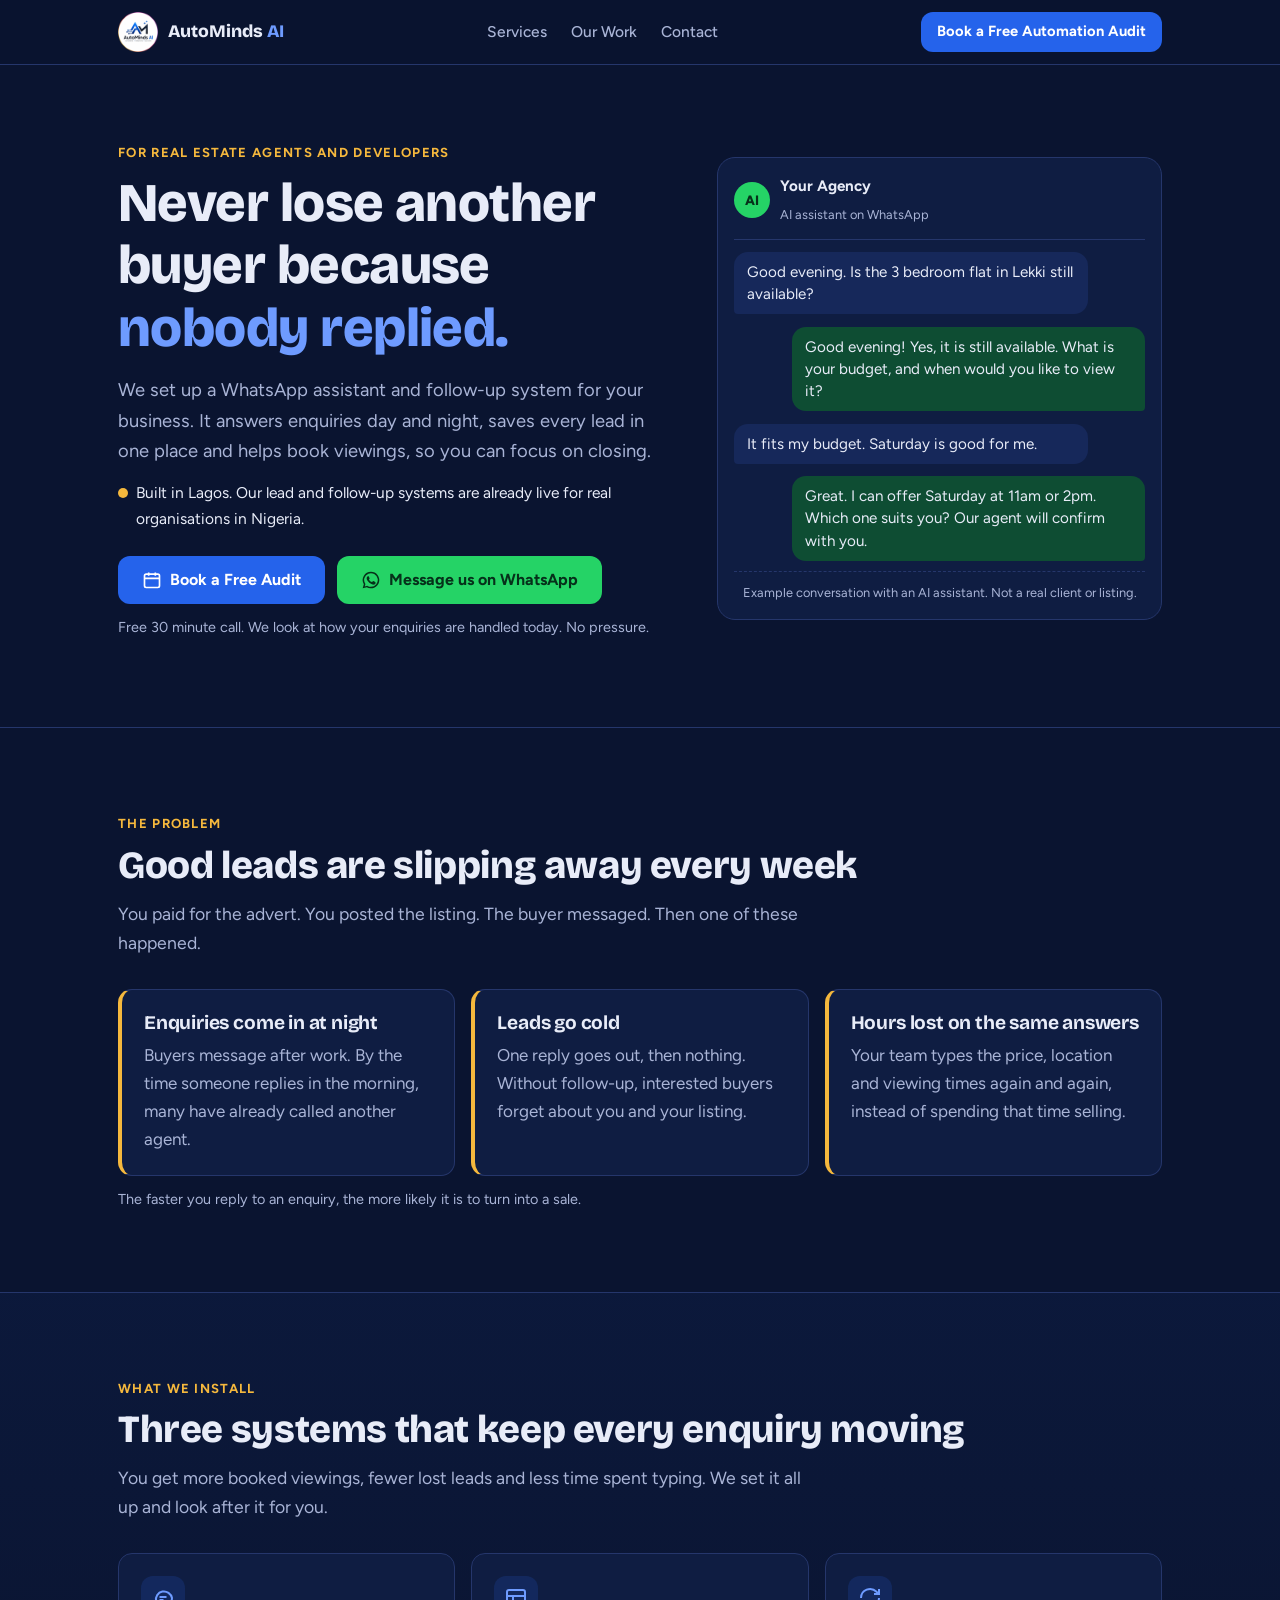
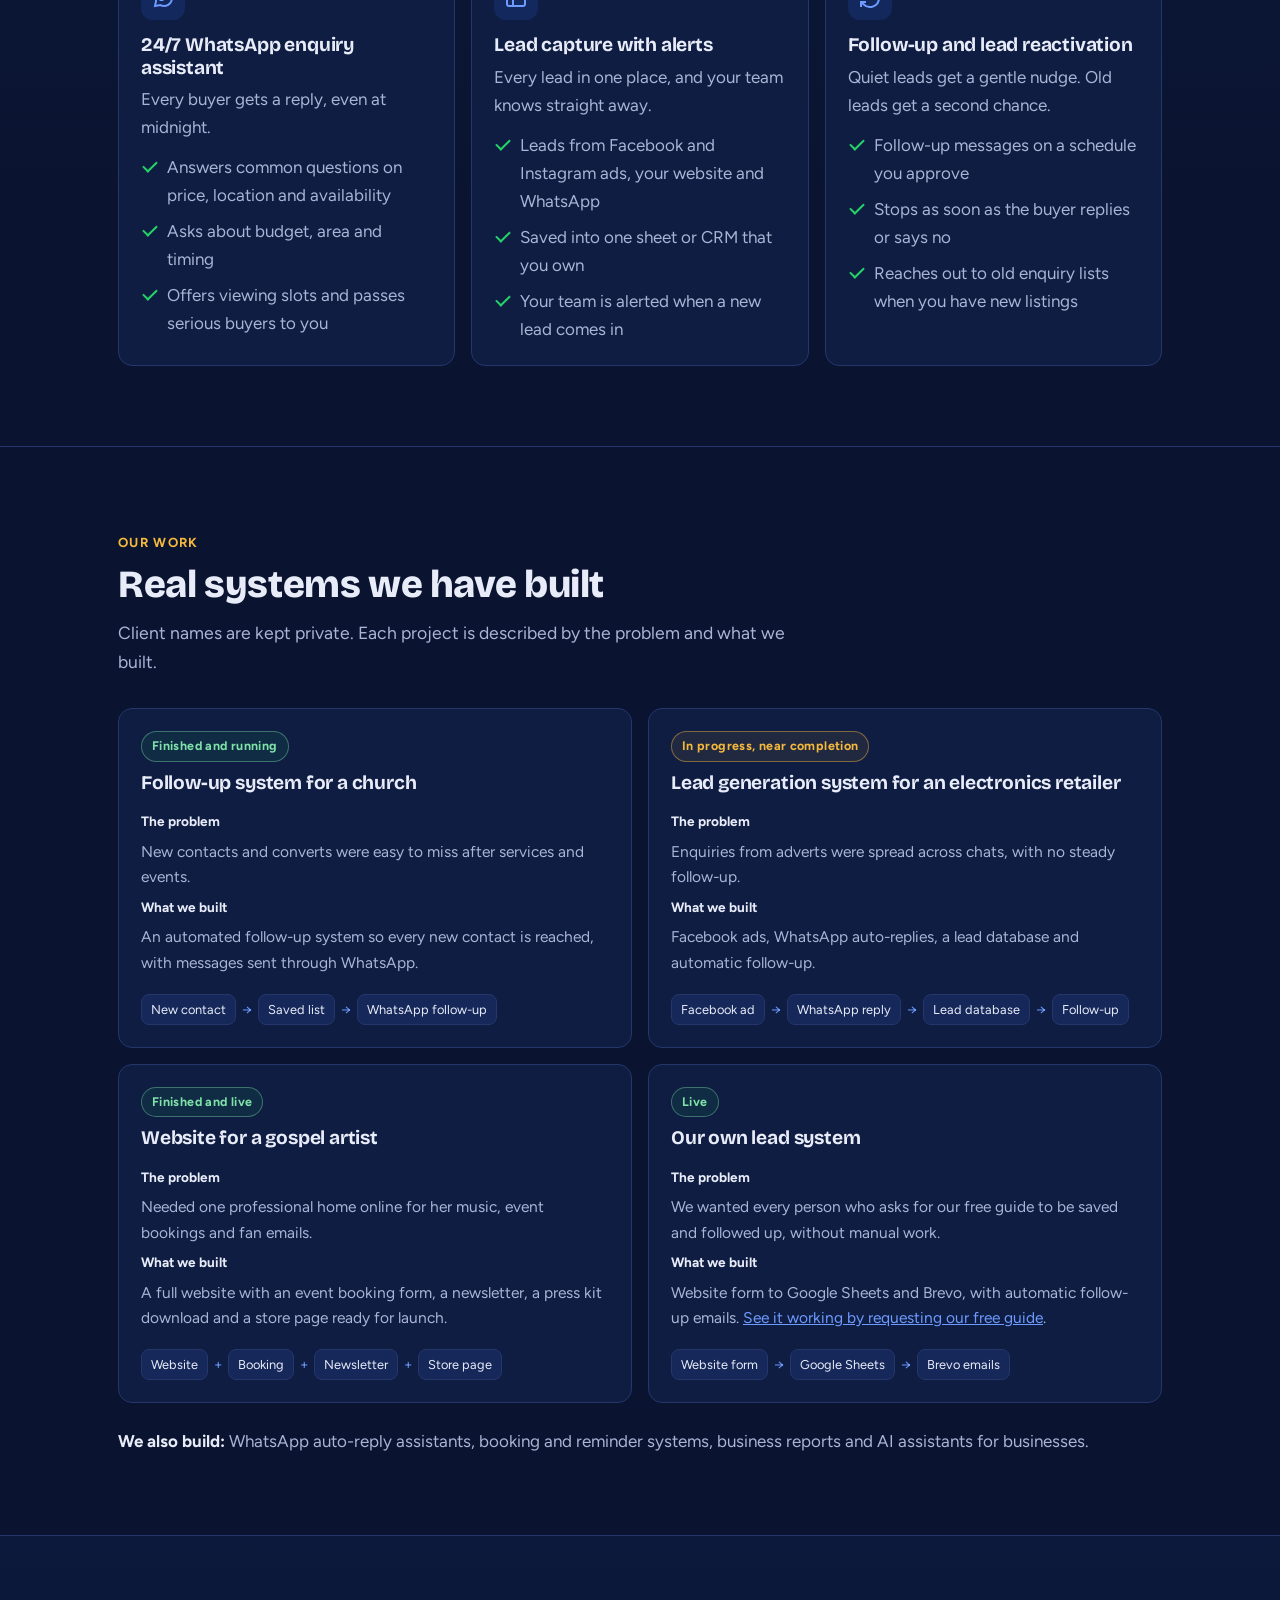
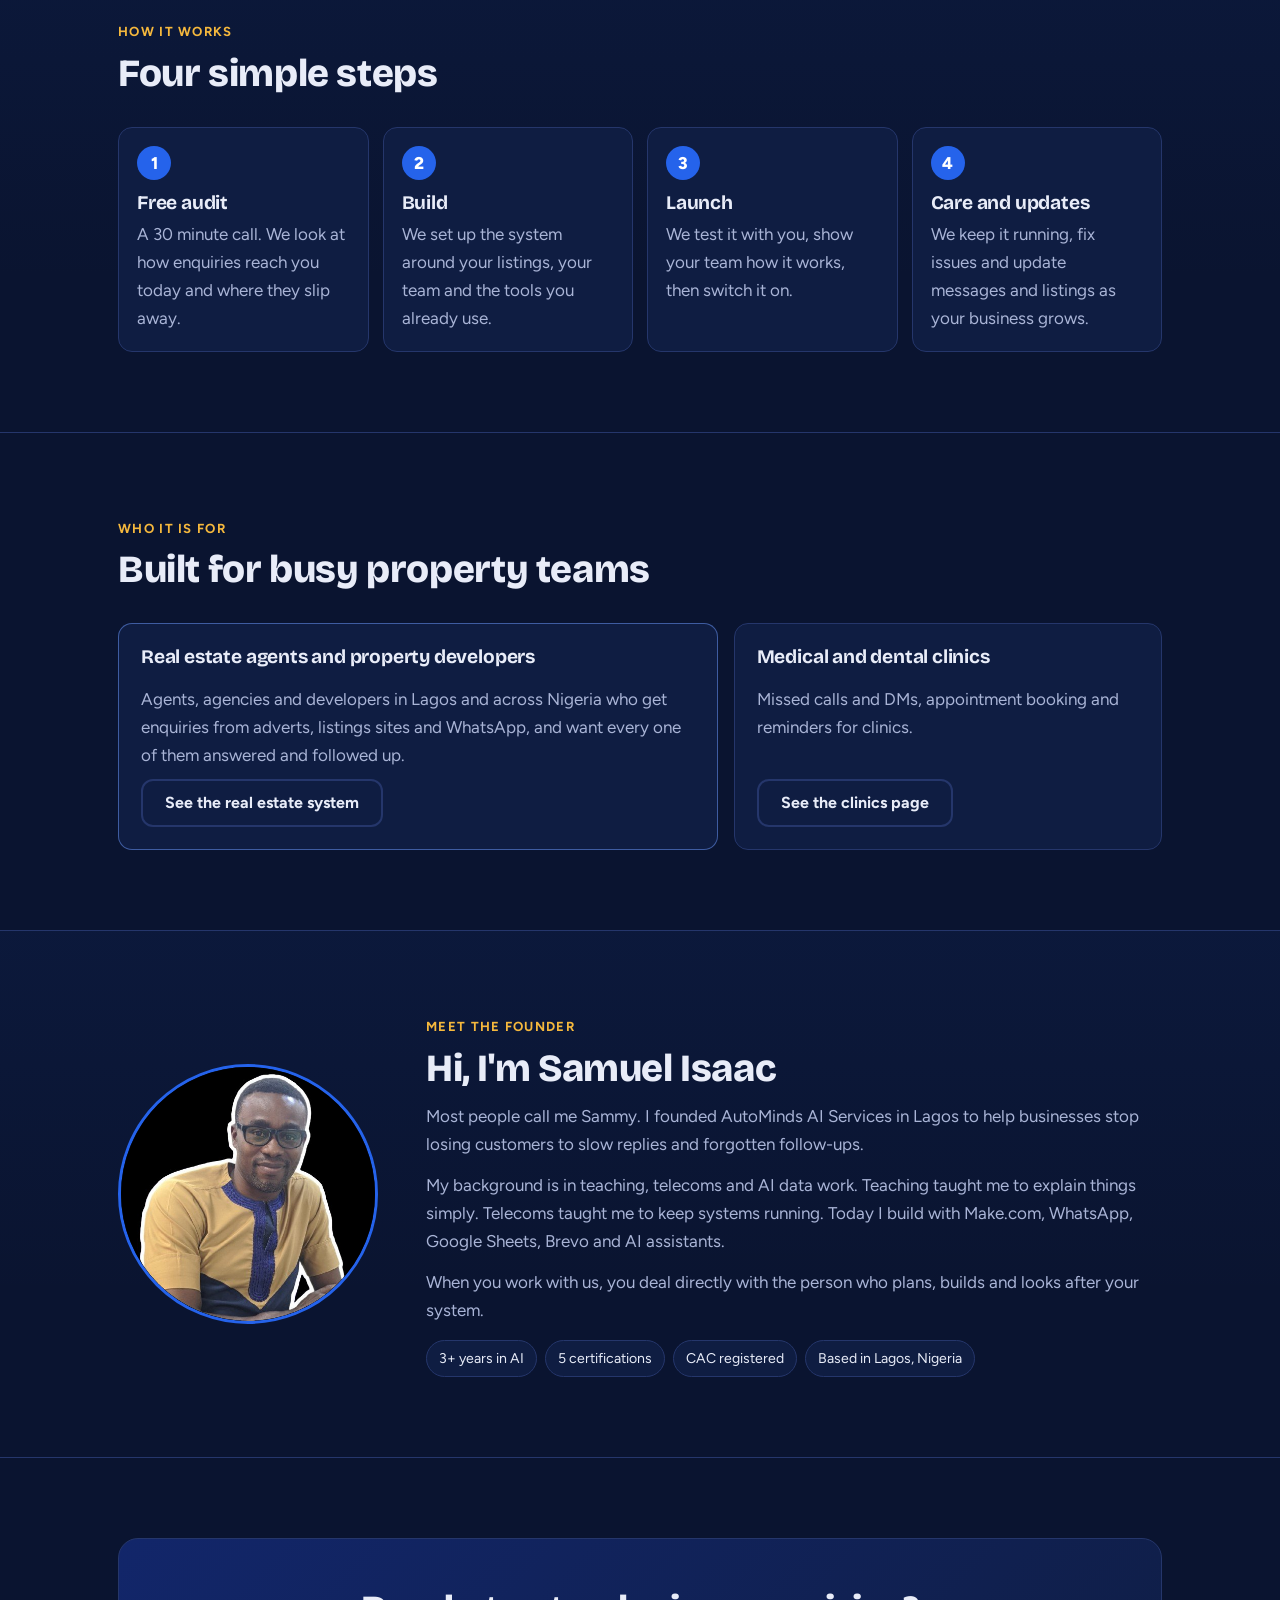
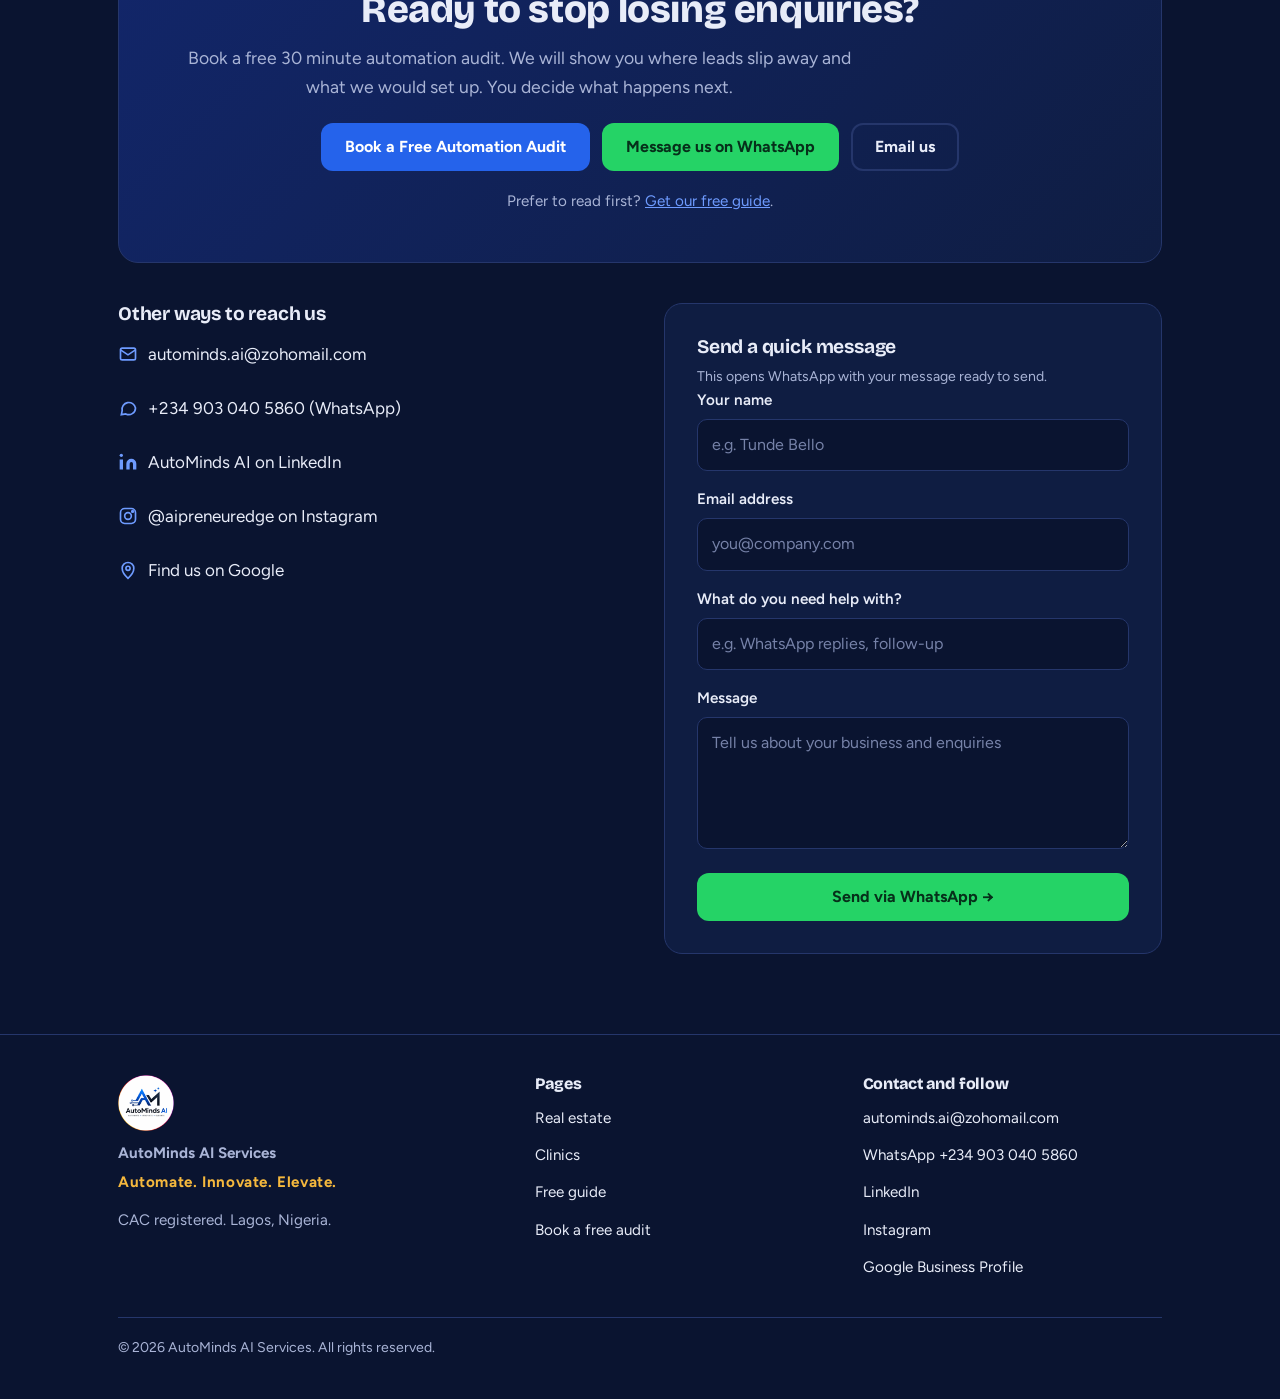
==== commit 8e875eda: "Describe gospel artist site without claiming a live store The client's store page is built but not l" ====
--- a/index.html
+++ b/index.html
@@ -224,10 +224,10 @@
             <span class="status status-live">Finished and live</span>
             <h3>Website for a gospel artist</h3>
             <dl>
-              <dt>The problem</dt><dd>Needed one professional home online for music sales, bookings and fan emails.</dd>
-              <dt>What we built</dt><dd>A full website with an online store, booking and automatic emails.</dd>
+              <dt>The problem</dt><dd>Needed one professional home online for her music, event bookings and fan emails.</dd>
+              <dt>What we built</dt><dd>A full website with an event booking form, a newsletter, a press kit download and a store page ready for launch.</dd>
             </dl>
-            <div class="flow" aria-label="Parts: website, online store, booking, email automation"><span>Website</span><i aria-hidden="true">+</i><span>Online store</span><i aria-hidden="true">+</i><span>Booking</span><i aria-hidden="true">+</i><span>Emails</span></div>
+            <div class="flow" aria-label="Parts: website, booking form, newsletter, store page"><span>Website</span><i aria-hidden="true">+</i><span>Booking</span><i aria-hidden="true">+</i><span>Newsletter</span><i aria-hidden="true">+</i><span>Store page</span></div>
           </article>
           <article class="card work-card">
             <span class="status status-live">Live</span>
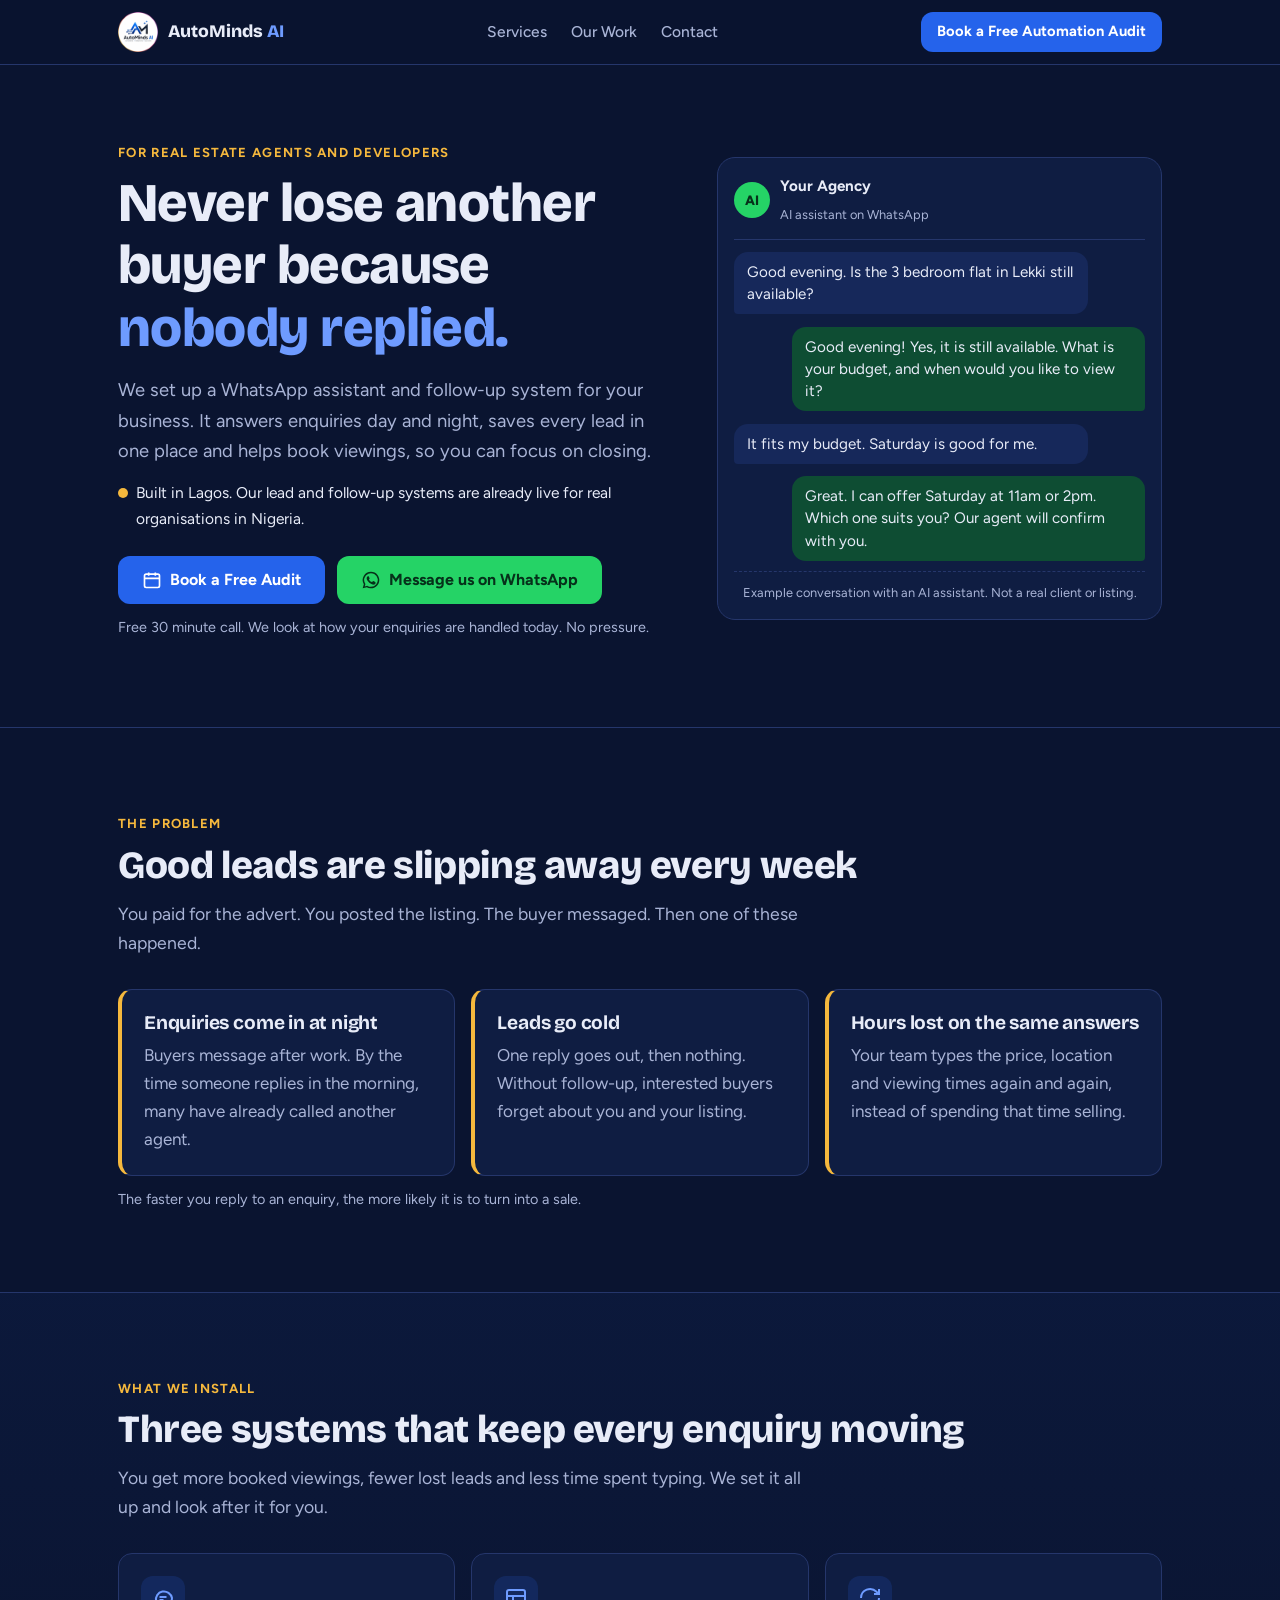
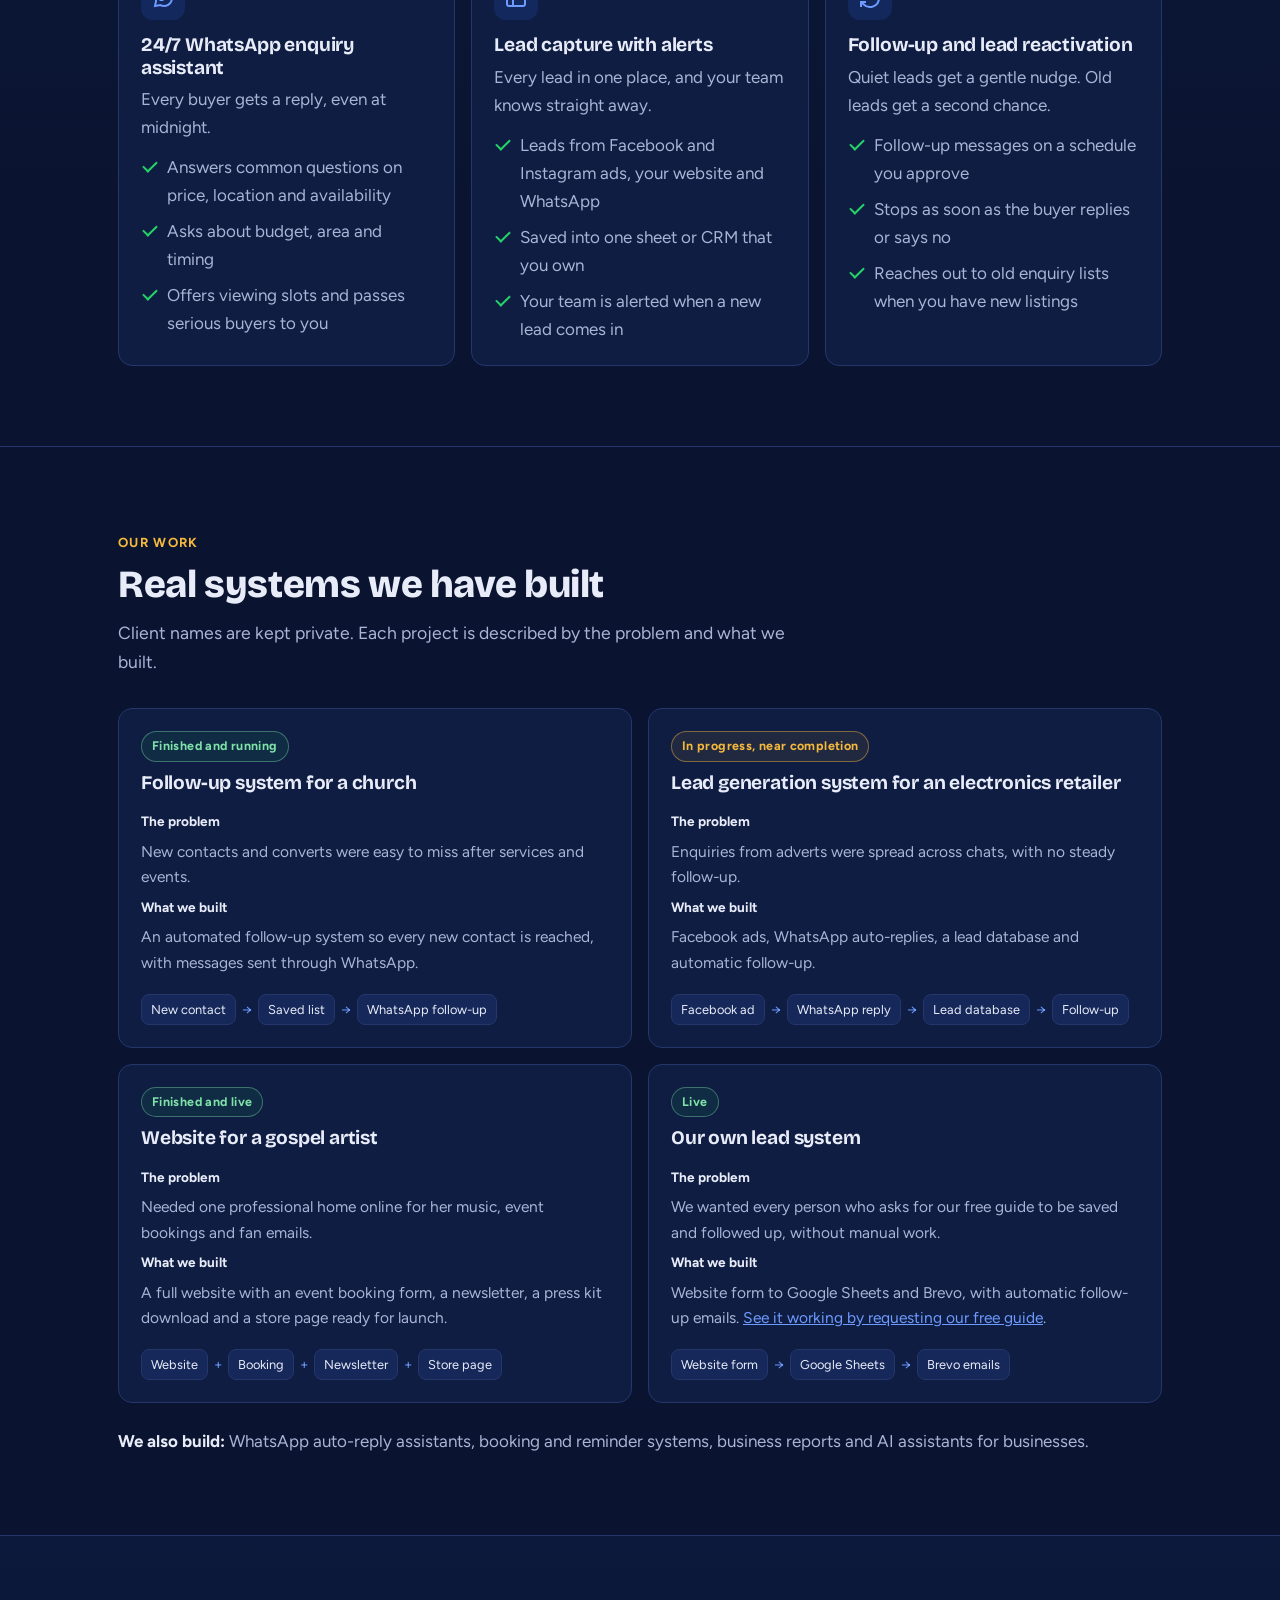
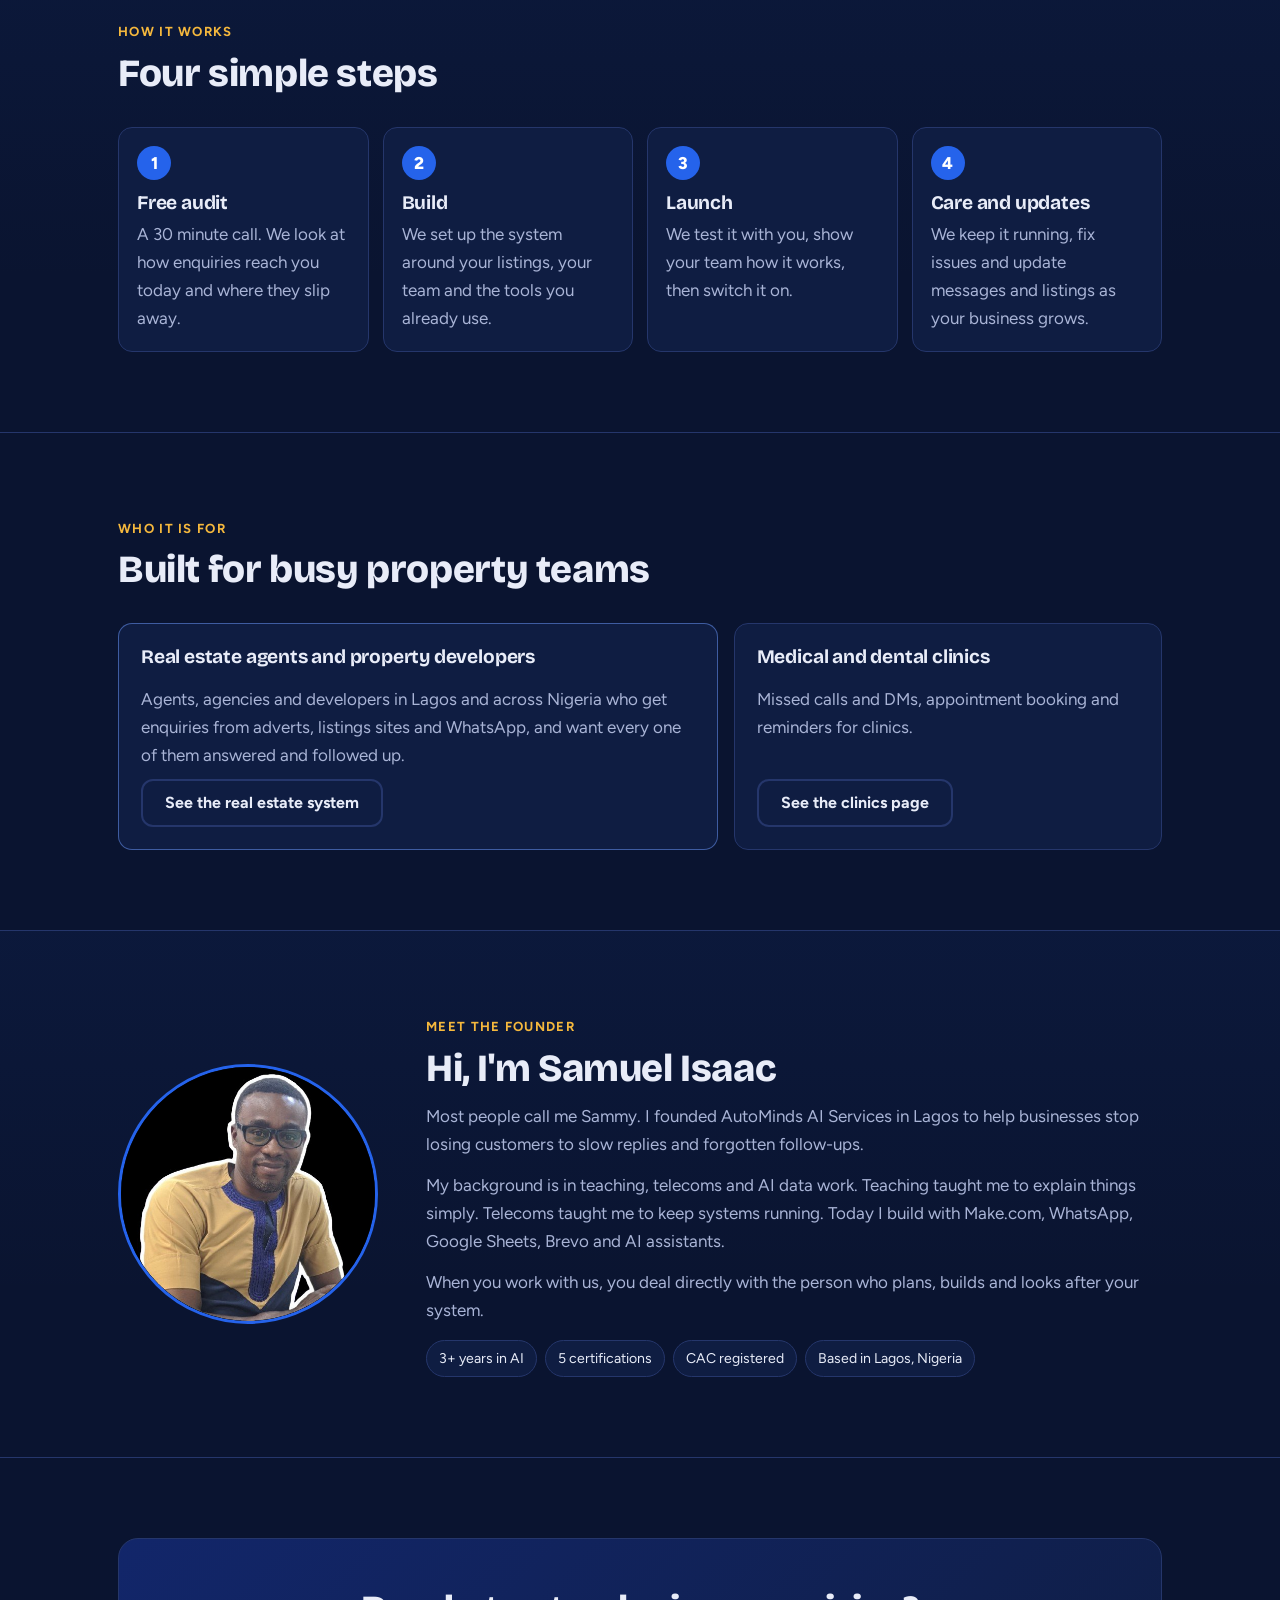
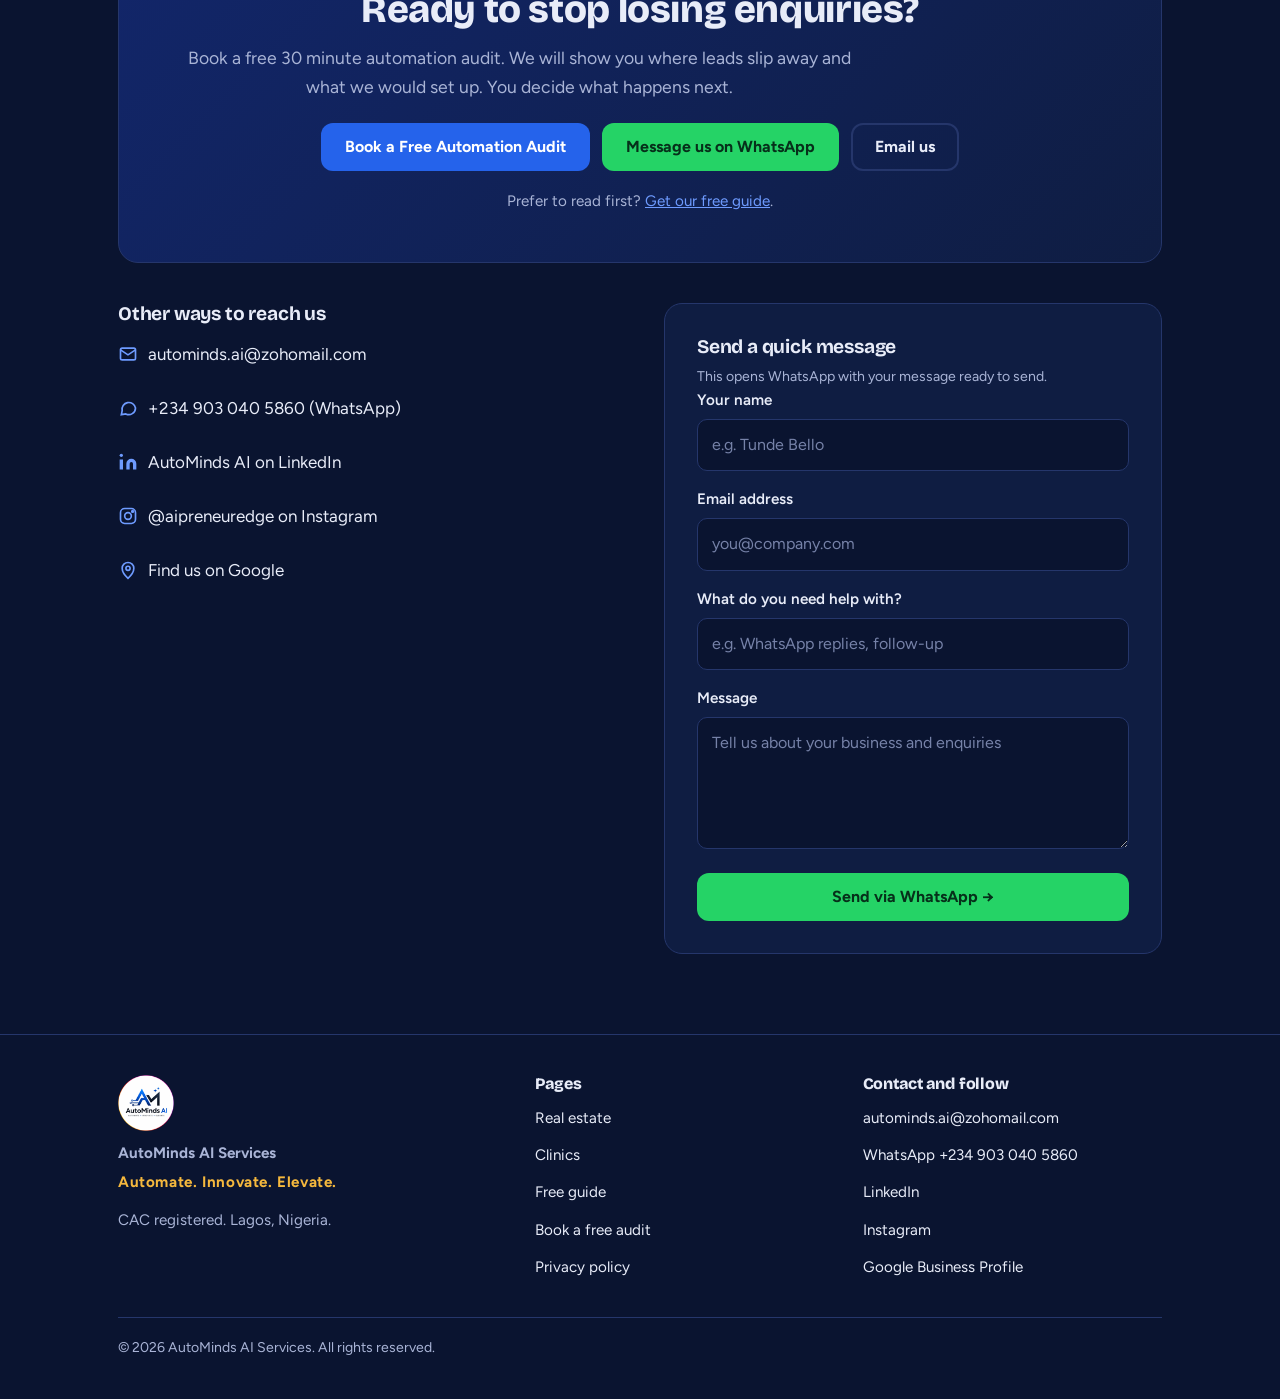
==== commit 69678298: "Add privacy policy page for WhatsApp assistant and site forms Co-Authored-By: Claude Opus 5.5 <norep" ====
--- a/index.html
+++ b/index.html
@@ -372,6 +372,7 @@
             <li><a href="clinics.html">Clinics</a></li>
             <li><a href="free-consultation.html">Free guide</a></li>
             <li><a href="https://calendly.com/eriksammy79/30min" target="_blank" rel="noopener">Book a free audit</a></li>
+            <li><a href="privacy.html">Privacy policy</a></li>
           </ul>
         </div>
         <div>
